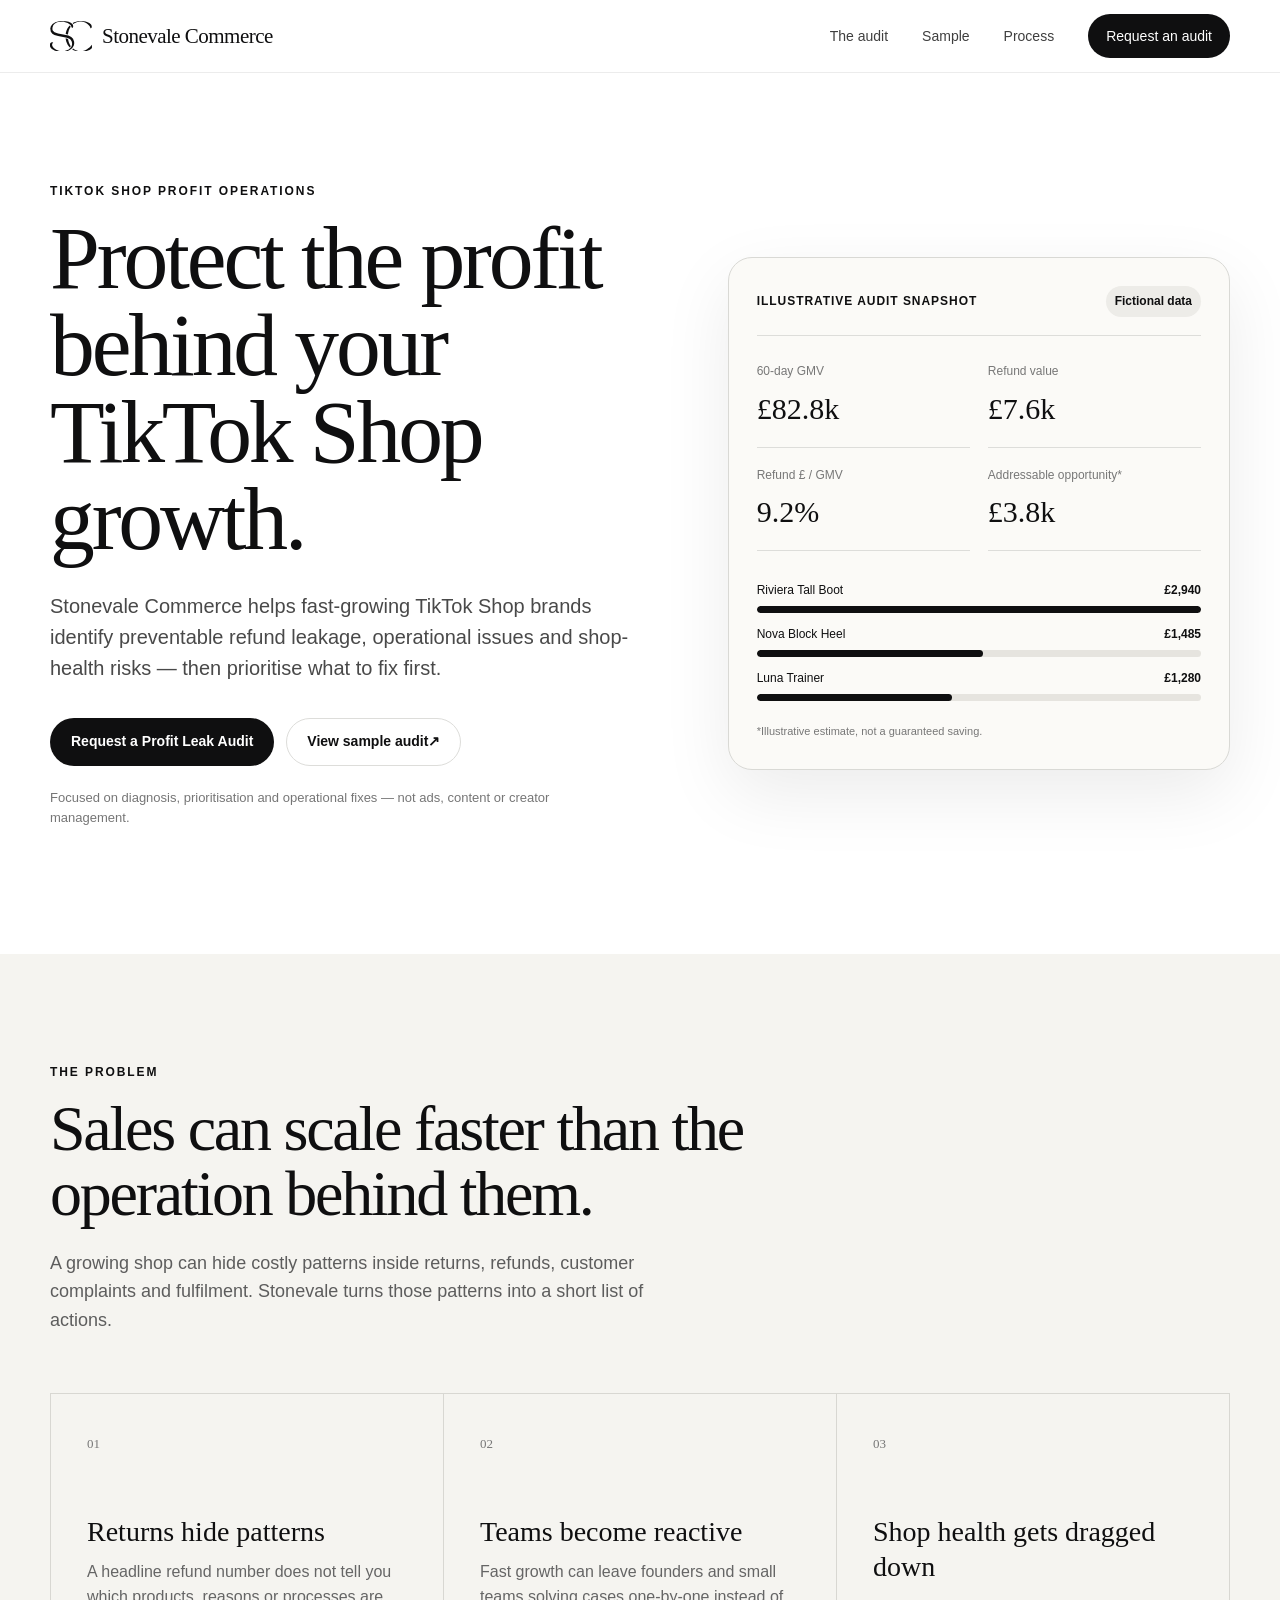
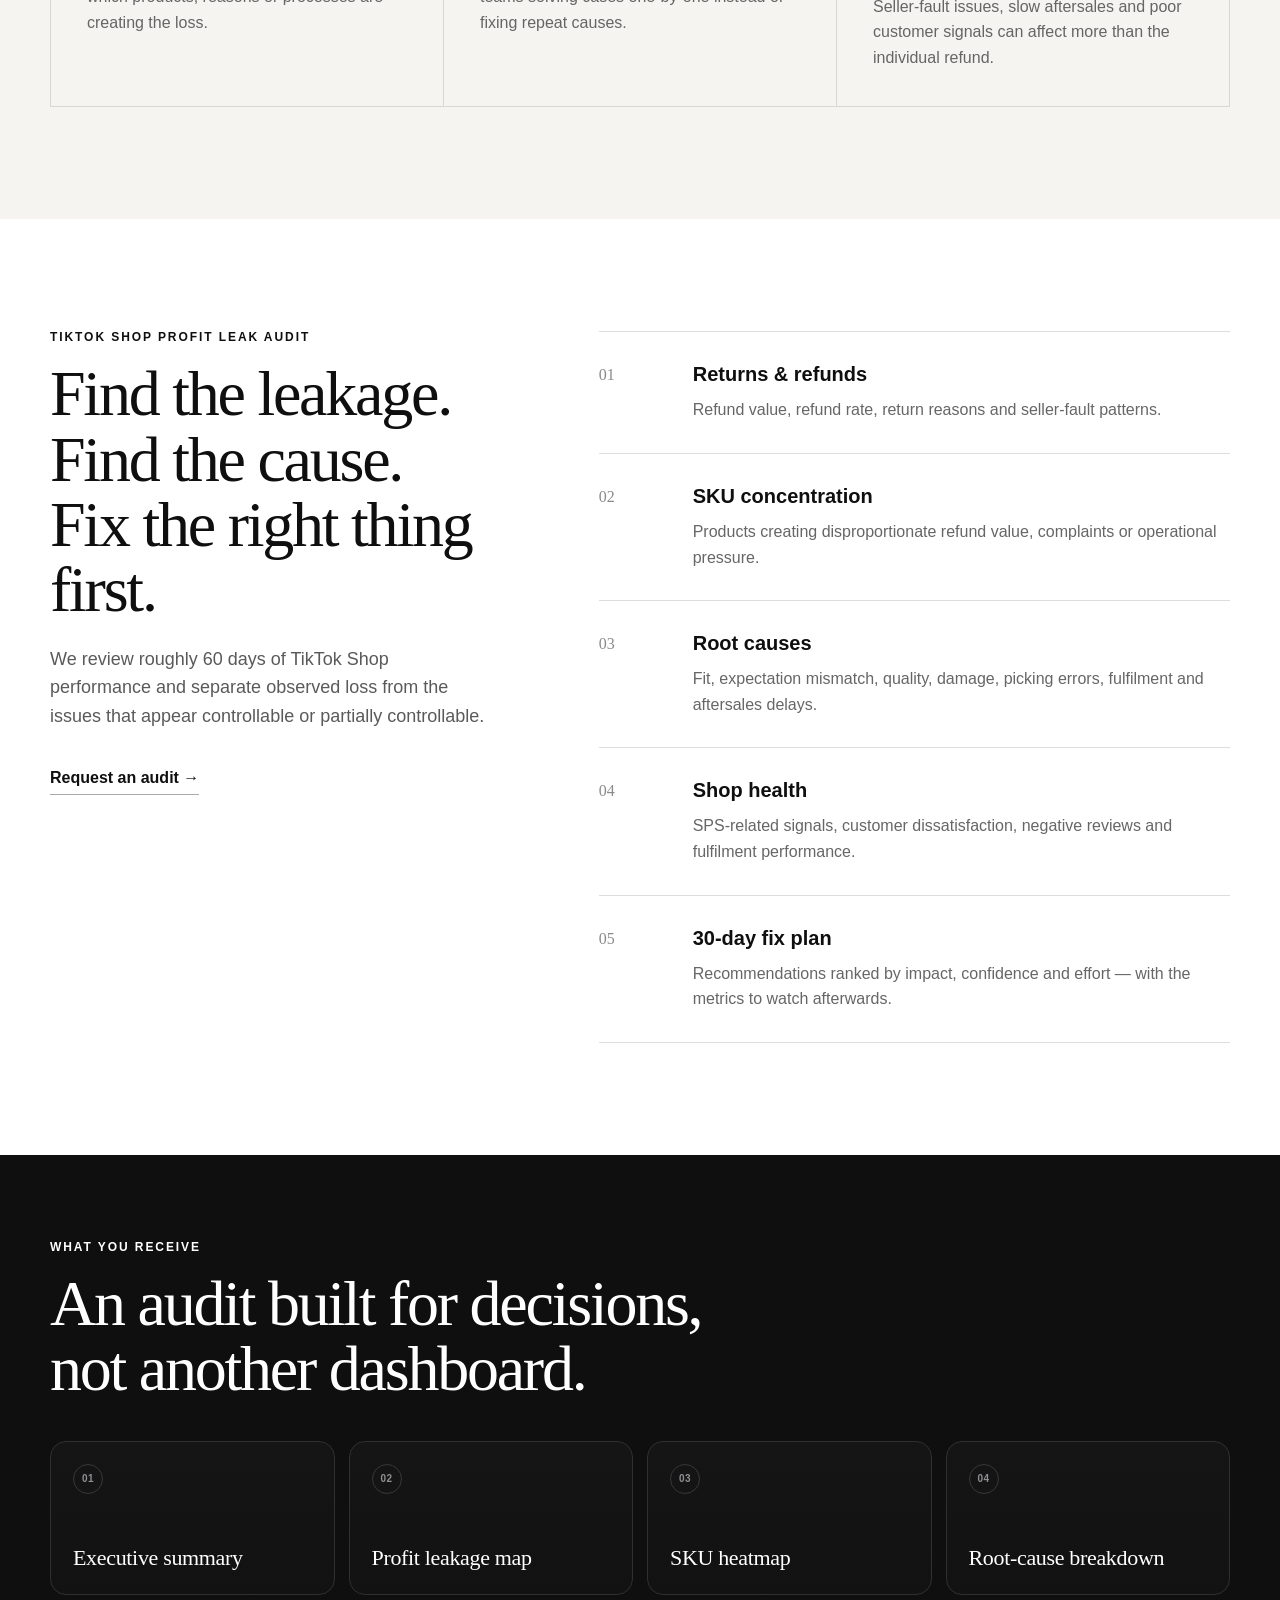
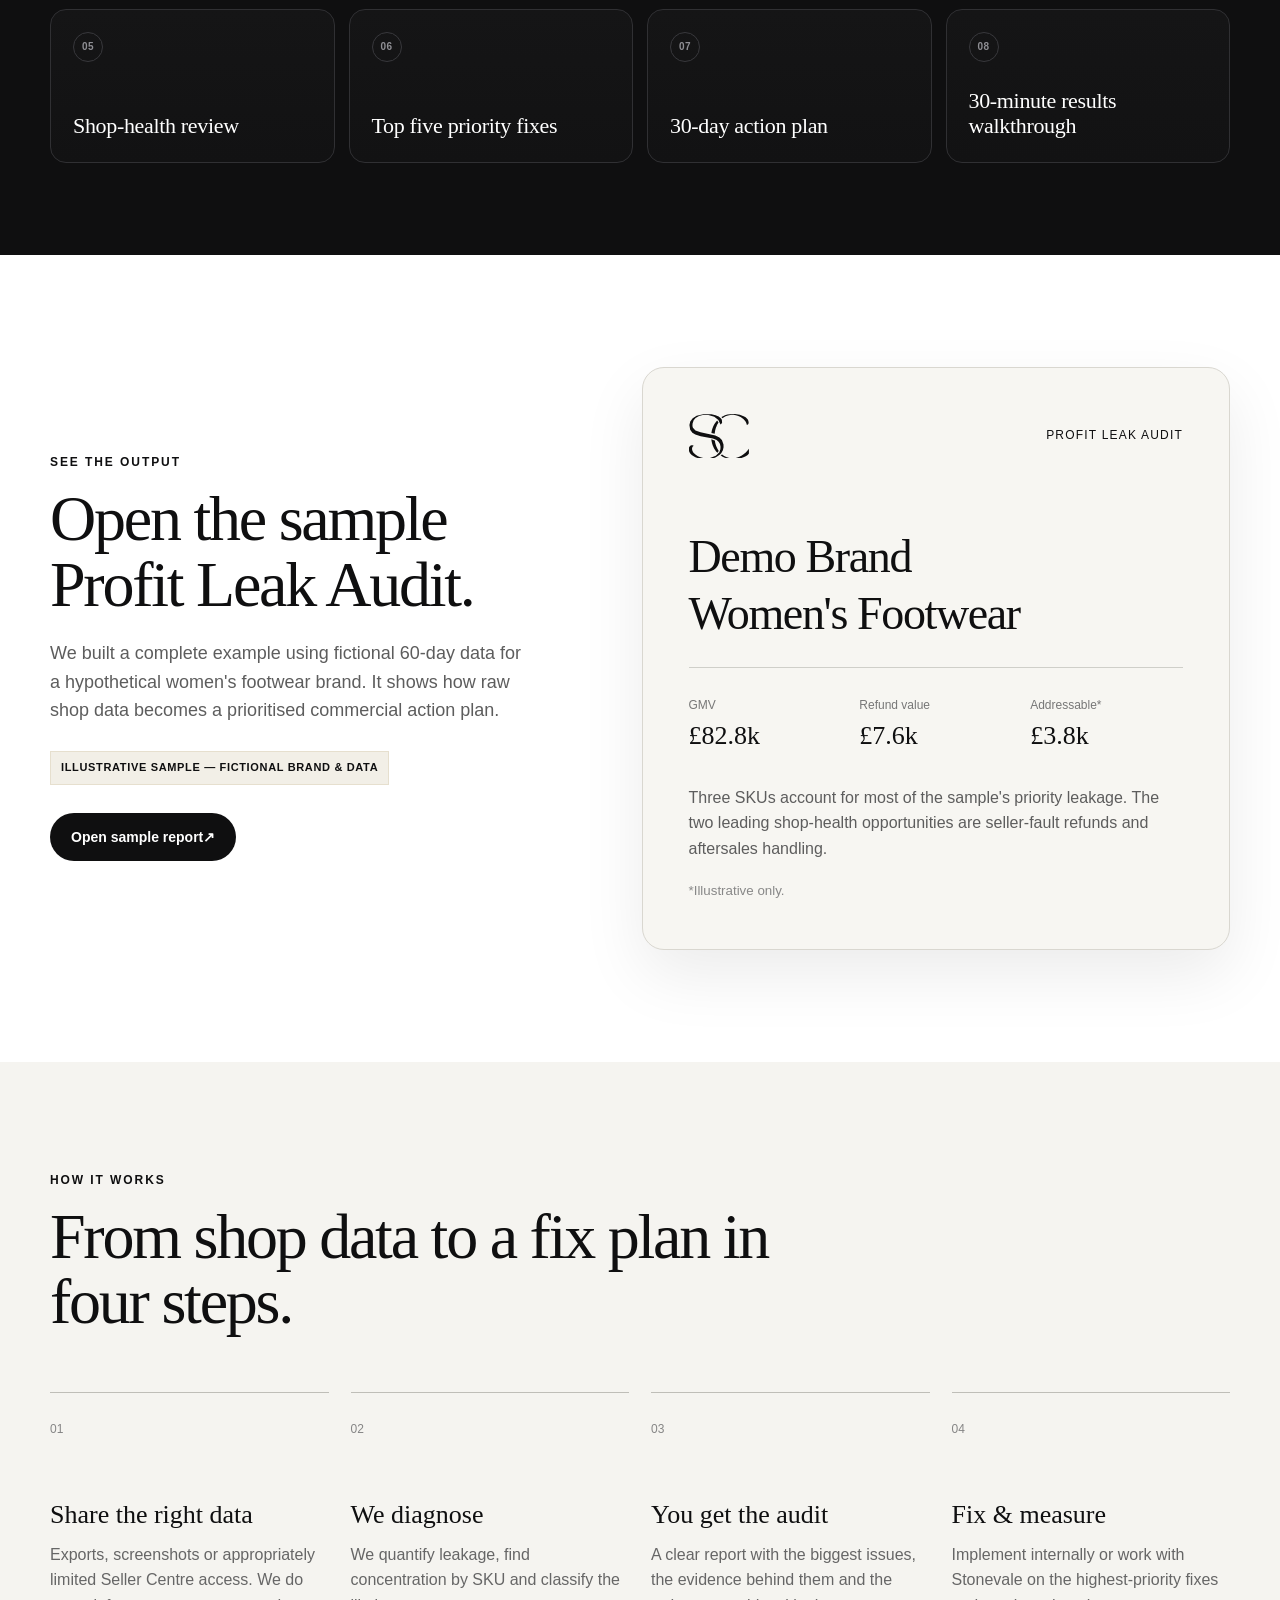
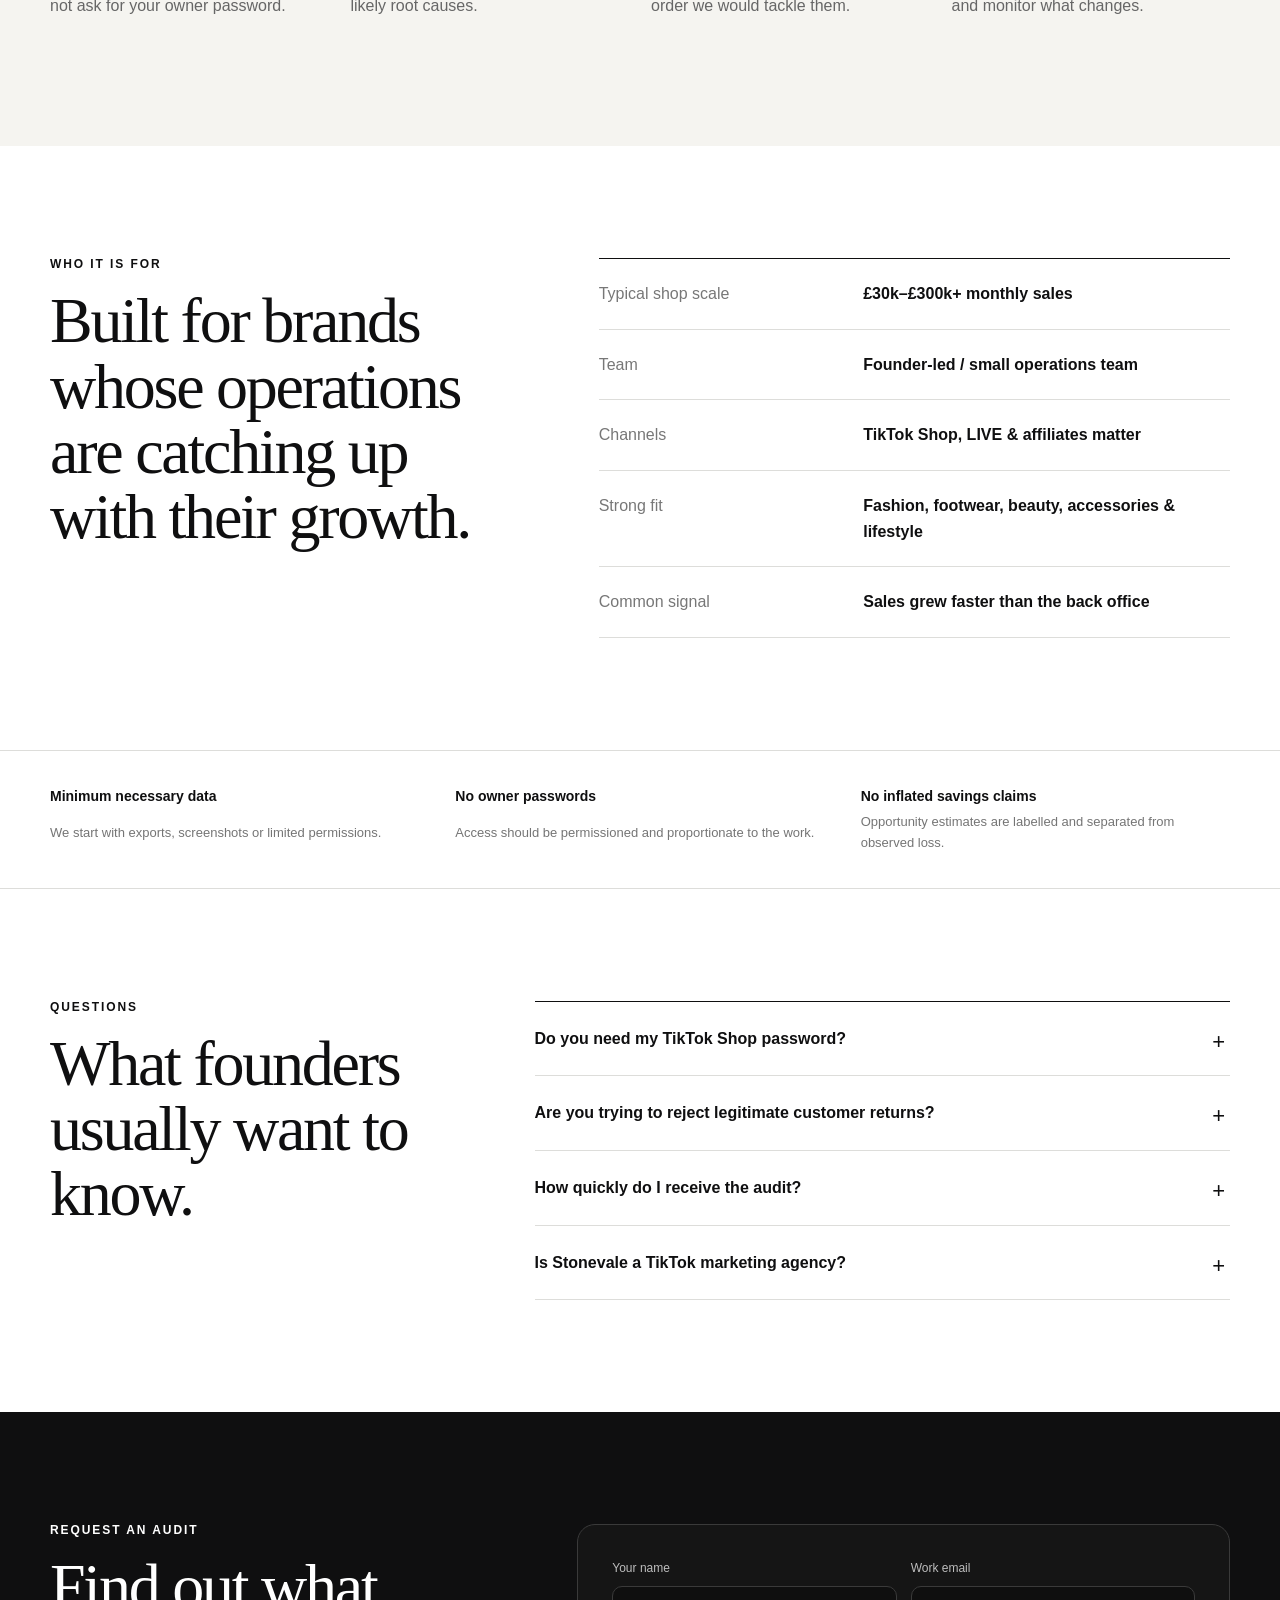
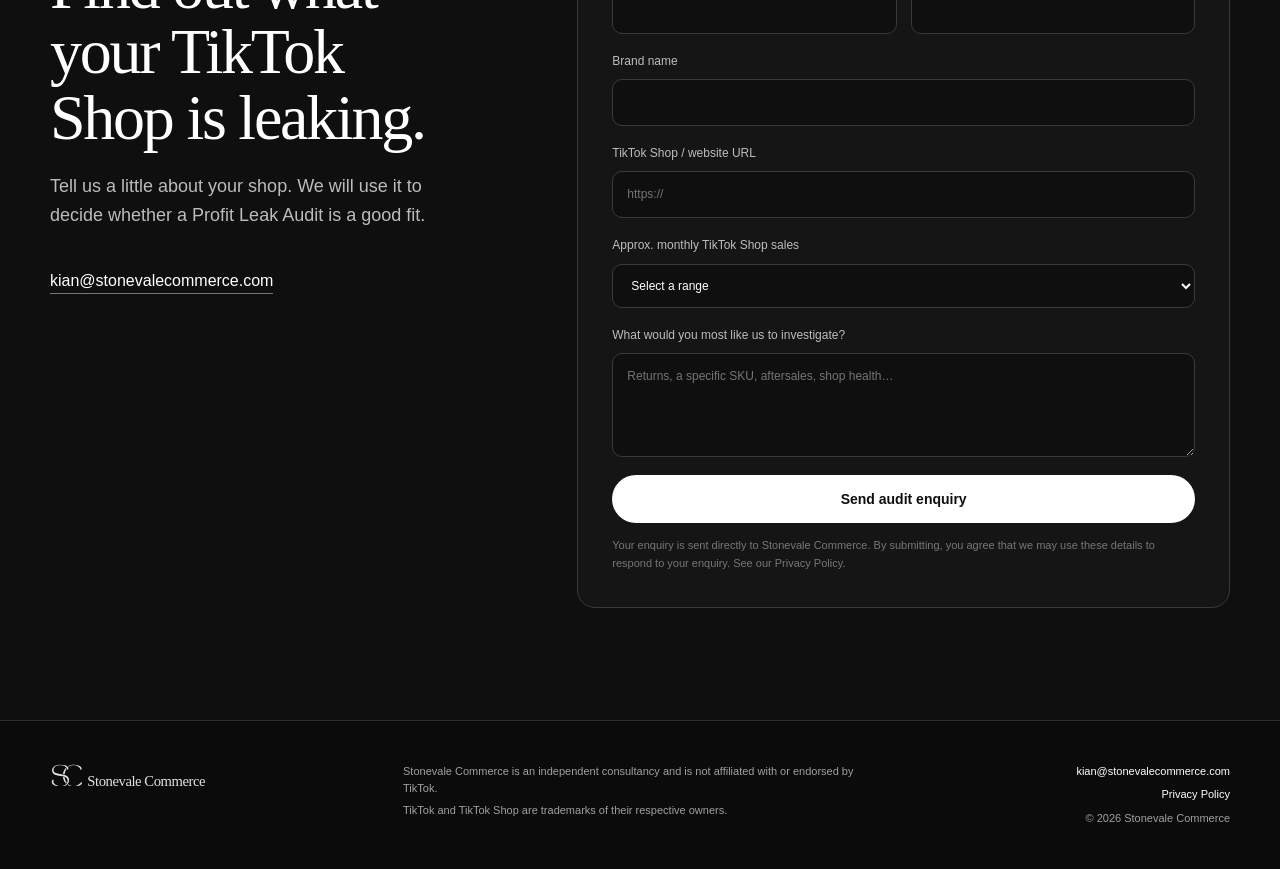
==== index.html @ 875dcba7 "Link Stonevale privacy policy" ====
<!DOCTYPE html>
<html lang="en">
<head>
  <meta charset="UTF-8" />
  <meta name="viewport" content="width=device-width, initial-scale=1.0" />
  <title>Stonevale Commerce | TikTok Shop Profit Leak Audits</title>
  <meta name="description" content="Stonevale Commerce helps fast-growing TikTok Shop brands identify preventable refund leakage, operational issues and shop-health risks — then prioritise what to fix first." />
  <meta name="theme-color" content="#0f0f0f" />
  <link rel="icon" type="image/svg+xml" href="assets/stonevale-mark.svg" />
  <meta property="og:title" content="Stonevale Commerce | TikTok Shop Profit Leak Audits" />
  <meta property="og:description" content="Protect the profit behind your TikTok Shop growth." />
  <meta property="og:type" content="website" />
  <meta property="og:url" content="https://stonevalecommerce.com/" />
  <link rel="stylesheet" href="styles.css" />
</head>
<body>
  <header class="site-header" id="top">
    <div class="container nav-wrap">
      <a class="brand header-brand" href="#top" aria-label="Stonevale Commerce home">
        <img class="header-mark" src="assets/stonevale-mark.svg" alt="" aria-hidden="true" />
        <span>Stonevale Commerce</span>
      </a>
      <nav class="desktop-nav" aria-label="Primary navigation">
        <a href="#audit">The audit</a>
        <a href="#sample">Sample</a>
        <a href="#process">Process</a>
        <a href="#contact" class="nav-cta">Request an audit</a>
      </nav>
      <button class="menu-toggle" aria-expanded="false" aria-controls="mobile-nav" aria-label="Open menu">
        <span></span><span></span>
      </button>
    </div>
    <nav id="mobile-nav" class="mobile-nav" aria-label="Mobile navigation">
      <a href="#audit">The audit</a>
      <a href="#sample">Sample</a>
      <a href="#process">Process</a>
      <a href="#contact">Request an audit</a>
    </nav>
  </header>

  <main>
    <section class="hero section-pad">
      <div class="container hero-grid">
        <div class="hero-copy reveal">
          <p class="eyebrow">TikTok Shop profit operations</p>
          <h1>Protect the profit behind your TikTok Shop growth.</h1>
          <p class="hero-lede">Stonevale Commerce helps fast-growing TikTok Shop brands identify preventable refund leakage, operational issues and shop-health risks — then prioritise what to fix first.</p>
          <div class="hero-actions">
            <a class="button button-dark" href="#contact">Request a Profit Leak Audit</a>
            <a class="button button-text" href="sample-audit.html" target="_blank" rel="noopener">View sample audit <span aria-hidden="true">↗</span></a>
          </div>
          <p class="microcopy">Focused on diagnosis, prioritisation and operational fixes — not ads, content or creator management.</p>
        </div>

        <aside class="snapshot-card reveal" aria-label="Illustrative audit snapshot">
          <div class="snapshot-top">
            <span>Illustrative audit snapshot</span>
            <span class="sample-pill">Fictional data</span>
          </div>
          <div class="metric-grid">
            <div><span>60-day GMV</span><strong>£82.8k</strong></div>
            <div><span>Refund value</span><strong>£7.6k</strong></div>
            <div><span>Refund £ / GMV</span><strong>9.2%</strong></div>
            <div><span>Addressable opportunity*</span><strong>£3.8k</strong></div>
          </div>
          <div class="mini-chart" aria-label="Refund value by sample SKU">
            <div class="chart-label"><span>Riviera Tall Boot</span><strong>£2,940</strong></div><div class="bar"><i style="width:100%"></i></div>
            <div class="chart-label"><span>Nova Block Heel</span><strong>£1,485</strong></div><div class="bar"><i style="width:51%"></i></div>
            <div class="chart-label"><span>Luna Trainer</span><strong>£1,280</strong></div><div class="bar"><i style="width:44%"></i></div>
          </div>
          <p class="snapshot-note">*Illustrative estimate, not a guaranteed saving.</p>
        </aside>
      </div>
    </section>

    <section class="problem section-pad soft-section">
      <div class="container">
        <div class="section-heading reveal">
          <p class="eyebrow">The problem</p>
          <h2>Sales can scale faster than the operation behind them.</h2>
          <p>A growing shop can hide costly patterns inside returns, refunds, customer complaints and fulfilment. Stonevale turns those patterns into a short list of actions.</p>
        </div>
        <div class="problem-grid">
          <article class="problem-card reveal"><span class="index">01</span><h3>Returns hide patterns</h3><p>A headline refund number does not tell you which products, reasons or processes are creating the loss.</p></article>
          <article class="problem-card reveal"><span class="index">02</span><h3>Teams become reactive</h3><p>Fast growth can leave founders and small teams solving cases one-by-one instead of fixing repeat causes.</p></article>
          <article class="problem-card reveal"><span class="index">03</span><h3>Shop health gets dragged down</h3><p>Seller-fault issues, slow aftersales and poor customer signals can affect more than the individual refund.</p></article>
        </div>
      </div>
    </section>

    <section class="audit section-pad" id="audit">
      <div class="container two-col">
        <div class="sticky-copy reveal">
          <p class="eyebrow">TikTok Shop Profit Leak Audit</p>
          <h2>Find the leakage. Find the cause. Fix the right thing first.</h2>
          <p>We review roughly 60 days of TikTok Shop performance and separate observed loss from the issues that appear controllable or partially controllable.</p>
          <a class="text-link" href="#contact">Request an audit <span aria-hidden="true">→</span></a>
        </div>
        <div class="audit-list">
          <article class="audit-item reveal"><span>01</span><div><h3>Returns & refunds</h3><p>Refund value, refund rate, return reasons and seller-fault patterns.</p></div></article>
          <article class="audit-item reveal"><span>02</span><div><h3>SKU concentration</h3><p>Products creating disproportionate refund value, complaints or operational pressure.</p></div></article>
          <article class="audit-item reveal"><span>03</span><div><h3>Root causes</h3><p>Fit, expectation mismatch, quality, damage, picking errors, fulfilment and aftersales delays.</p></div></article>
          <article class="audit-item reveal"><span>04</span><div><h3>Shop health</h3><p>SPS-related signals, customer dissatisfaction, negative reviews and fulfilment performance.</p></div></article>
          <article class="audit-item reveal"><span>05</span><div><h3>30-day fix plan</h3><p>Recommendations ranked by impact, confidence and effort — with the metrics to watch afterwards.</p></div></article>
        </div>
      </div>
    </section>

    <section class="deliverables section-pad dark-section">
      <div class="container">
        <div class="section-heading light reveal">
          <p class="eyebrow">What you receive</p>
          <h2>An audit built for decisions, not another dashboard.</h2>
        </div>
        <div class="deliverables-grid">
          <div class="deliverable reveal"><strong>01</strong><span>Executive summary</span></div>
          <div class="deliverable reveal"><strong>02</strong><span>Profit leakage map</span></div>
          <div class="deliverable reveal"><strong>03</strong><span>SKU heatmap</span></div>
          <div class="deliverable reveal"><strong>04</strong><span>Root-cause breakdown</span></div>
          <div class="deliverable reveal"><strong>05</strong><span>Shop-health review</span></div>
          <div class="deliverable reveal"><strong>06</strong><span>Top five priority fixes</span></div>
          <div class="deliverable reveal"><strong>07</strong><span>30-day action plan</span></div>
          <div class="deliverable reveal"><strong>08</strong><span>30-minute results walkthrough</span></div>
        </div>
      </div>
    </section>

    <section class="sample section-pad" id="sample">
      <div class="container sample-grid">
        <div class="sample-copy reveal">
          <p class="eyebrow">See the output</p>
          <h2>Open the sample Profit Leak Audit.</h2>
          <p>We built a complete example using fictional 60-day data for a hypothetical women's footwear brand. It shows how raw shop data becomes a prioritised commercial action plan.</p>
          <div class="sample-disclaimer">ILLUSTRATIVE SAMPLE — FICTIONAL BRAND & DATA</div>
          <a class="button button-dark" href="sample-audit.html" target="_blank" rel="noopener">Open sample report <span aria-hidden="true">↗</span></a>
        </div>
        <div class="report-preview reveal">
          <div class="preview-head">
            <img src="assets/stonevale-mark.svg" alt="Stonevale Commerce monogram" />
            <span>Profit Leak Audit</span>
          </div>
          <h3>Demo Brand<br />Women's Footwear</h3>
          <div class="preview-rule"></div>
          <div class="preview-stats">
            <div><span>GMV</span><strong>£82.8k</strong></div>
            <div><span>Refund value</span><strong>£7.6k</strong></div>
            <div><span>Addressable*</span><strong>£3.8k</strong></div>
          </div>
          <p>Three SKUs account for most of the sample's priority leakage. The two leading shop-health opportunities are seller-fault refunds and aftersales handling.</p>
          <small>*Illustrative only.</small>
        </div>
      </div>
    </section>

    <section class="process section-pad soft-section" id="process">
      <div class="container">
        <div class="section-heading reveal">
          <p class="eyebrow">How it works</p>
          <h2>From shop data to a fix plan in four steps.</h2>
        </div>
        <div class="process-track">
          <article class="process-step reveal"><span>01</span><h3>Share the right data</h3><p>Exports, screenshots or appropriately limited Seller Centre access. We do not ask for your owner password.</p></article>
          <article class="process-step reveal"><span>02</span><h3>We diagnose</h3><p>We quantify leakage, find concentration by SKU and classify the likely root causes.</p></article>
          <article class="process-step reveal"><span>03</span><h3>You get the audit</h3><p>A clear report with the biggest issues, the evidence behind them and the order we would tackle them.</p></article>
          <article class="process-step reveal"><span>04</span><h3>Fix & measure</h3><p>Implement internally or work with Stonevale on the highest-priority fixes and monitor what changes.</p></article>
        </div>
      </div>
    </section>

    <section class="fit section-pad">
      <div class="container fit-grid">
        <div class="section-heading reveal">
          <p class="eyebrow">Who it is for</p>
          <h2>Built for brands whose operations are catching up with their growth.</h2>
        </div>
        <div class="fit-card reveal">
          <div class="fit-row"><span>Typical shop scale</span><strong>£30k–£300k+ monthly sales</strong></div>
          <div class="fit-row"><span>Team</span><strong>Founder-led / small operations team</strong></div>
          <div class="fit-row"><span>Channels</span><strong>TikTok Shop, LIVE & affiliates matter</strong></div>
          <div class="fit-row"><span>Strong fit</span><strong>Fashion, footwear, beauty, accessories & lifestyle</strong></div>
          <div class="fit-row"><span>Common signal</span><strong>Sales grew faster than the back office</strong></div>
        </div>
      </div>
    </section>

    <section class="trust-strip">
      <div class="container trust-grid">
        <div><strong>Minimum necessary data</strong><span>We start with exports, screenshots or limited permissions.</span></div>
        <div><strong>No owner passwords</strong><span>Access should be permissioned and proportionate to the work.</span></div>
        <div><strong>No inflated savings claims</strong><span>Opportunity estimates are labelled and separated from observed loss.</span></div>
      </div>
    </section>

    <section class="faq section-pad">
      <div class="container faq-grid">
        <div class="section-heading reveal">
          <p class="eyebrow">Questions</p>
          <h2>What founders usually want to know.</h2>
        </div>
        <div class="faq-list">
          <details class="reveal"><summary>Do you need my TikTok Shop password?</summary><p>No. We prefer exports, screenshots or appropriately limited Seller Centre permissions. You should never hand over your owner password.</p></details>
          <details class="reveal"><summary>Are you trying to reject legitimate customer returns?</summary><p>No. The goal is not to obstruct valid returns. We identify patterns behind avoidable seller-fault issues and operational causes while separating those from normal customer behaviour.</p></details>
          <details class="reveal"><summary>How quickly do I receive the audit?</summary><p>Our target is five business days from receiving the complete data required for the review.</p></details>
          <details class="reveal"><summary>Is Stonevale a TikTok marketing agency?</summary><p>No. Stonevale focuses on the operational side after sales start happening — refunds, returns, product issues, aftersales and shop-health signals.</p></details>
        </div>
      </div>
    </section>

    <section class="contact section-pad dark-section" id="contact">
      <div class="container contact-grid">
        <div class="contact-copy reveal">
          <p class="eyebrow">Request an audit</p>
          <h2>Find out what your TikTok Shop is leaking.</h2>
          <p>Tell us a little about your shop. We will use it to decide whether a Profit Leak Audit is a good fit.</p>
          <a class="direct-email" href="mailto:kian@stonevalecommerce.com">kian@stonevalecommerce.com</a>
        </div>
        <form data-form-provider="formspree" id="audit-form" class="audit-form reveal" action="https://formspree.io/f/xkjooryr" method="POST">
          <input type="hidden" name="_subject" value="New Stonevale Profit Leak Audit enquiry" />
          <div class="form-row two">
            <label>Your name<input name="name" type="text" autocomplete="name" required /></label>
            <label>Work email<input name="email" type="email" autocomplete="email" required /></label>
          </div>
          <label>Brand name<input name="brand" type="text" required /></label>
          <label>TikTok Shop / website URL<input name="url" type="url" placeholder="https://" /></label>
          <label>Approx. monthly TikTok Shop sales
            <select name="sales" required>
              <option value="" selected disabled>Select a range</option>
              <option>Under £30k</option>
              <option>£30k–£75k</option>
              <option>£75k–£150k</option>
              <option>£150k–£300k</option>
              <option>£300k+</option>
              <option>Prefer not to say</option>
            </select>
          </label>
          <label>What would you most like us to investigate?<textarea name="concern" rows="4" placeholder="Returns, a specific SKU, aftersales, shop health…"></textarea></label>
          <button class="button button-light" type="submit">Send audit enquiry</button>
          <p id="form-status" class="form-note" role="status" aria-live="polite">Your enquiry is sent directly to Stonevale Commerce. By submitting, you agree that we may use these details to respond to your enquiry. See our <a href="/privacy.html">Privacy Policy</a>.</p>
        </form>
      </div>
    </section>
  </main>

  <footer class="site-footer">
    <div class="container footer-grid">
      <a class="brand footer-brand" href="#top"><img src="assets/stonevale-logo.svg" alt="Stonevale Commerce" /></a>
      <div class="footer-copy">
        <p>Stonevale Commerce is an independent consultancy and is not affiliated with or endorsed by TikTok.</p>
        <p>TikTok and TikTok Shop are trademarks of their respective owners.</p>
      </div>
      <div class="footer-right">
        <a href="mailto:kian@stonevalecommerce.com">kian@stonevalecommerce.com</a>
        <a href="/privacy.html">Privacy Policy</a>
        <span>© <span id="year"></span> Stonevale Commerce</span>
      </div>
    </div>
  </footer>

  <script src="script.js?v=20261006-2"></script>
</body>
</html>
---- styles.css ----
:root {
  --ink: #0f0f10;
  --muted: #646464;
  --paper: #ffffff;
  --soft: #f5f4f0;
  --line: #ddddda;
  --dark-soft: #191919;
  --max: 1180px;
}

* { box-sizing: border-box; }
html { scroll-behavior: smooth; }
body {
  margin: 0;
  background: var(--paper);
  color: var(--ink);
  font-family: Inter, ui-sans-serif, -apple-system, BlinkMacSystemFont, "Segoe UI", sans-serif;
  font-size: 16px;
  line-height: 1.6;
  -webkit-font-smoothing: antialiased;
}

img { display: block; max-width: 100%; }
a { color: inherit; text-decoration: none; }
button, input, select, textarea { font: inherit; }

.container { width: min(var(--max), calc(100% - 48px)); margin: 0 auto; }
.section-pad { padding: 112px 0; }
.soft-section { background: var(--soft); }
.dark-section { background: var(--ink); color: #fff; }

.site-header {
  position: sticky;
  top: 0;
  z-index: 50;
  background: rgba(255,255,255,.94);
  border-bottom: 1px solid rgba(15,15,16,.08);
  backdrop-filter: blur(16px);
}
.nav-wrap { height: 72px; display: flex; align-items: center; justify-content: space-between; gap: 24px; }
.header-brand {
  display: inline-flex;
  align-items: center;
  gap: 10px;
  min-width: 0;
  line-height: 1;
}
.header-brand .header-mark {
  width: 42px;
  height: 31px;
  object-fit: contain;
  flex: 0 0 auto;
}
.header-brand span {
  font-family: Georgia, "Times New Roman", serif;
  font-size: 21px;
  letter-spacing: -.025em;
  white-space: nowrap;
}
.footer-brand img { width: 160px; height: auto; }
.desktop-nav { display: flex; align-items: center; gap: 34px; font-size: 14px; }
.desktop-nav a:not(.nav-cta) { color: #3f3f3f; }
.desktop-nav a:hover { color: #000; }
.nav-cta { background: var(--ink); color: #fff; padding: 11px 18px; border-radius: 999px; }
.menu-toggle, .mobile-nav { display: none; }

.eyebrow {
  margin: 0 0 18px;
  font-size: 12px;
  line-height: 1;
  letter-spacing: .16em;
  text-transform: uppercase;
  font-weight: 750;
}
.hero-grid { display: grid; grid-template-columns: 1.08fr .92fr; gap: 88px; align-items: center; }
h1,h2,h3,p { margin-top: 0; }
h1,h2 { font-family: Georgia, "Times New Roman", serif; font-weight: 400; letter-spacing: -.035em; }
h1 { font-size: clamp(54px, 7vw, 92px); line-height: .97; max-width: 820px; margin-bottom: 28px; }
h2 { font-size: clamp(40px, 5vw, 64px); line-height: 1.02; margin-bottom: 22px; }
h3 { font-size: 20px; line-height: 1.25; margin-bottom: 10px; }
.hero-lede { max-width: 690px; font-size: 20px; color: #494949; line-height: 1.55; }
.hero-actions { display: flex; align-items: center; gap: 12px; margin-top: 34px; flex-wrap: wrap; }
.button { display: inline-flex; align-items: center; justify-content: center; min-height: 48px; padding: 0 20px; border: 1px solid transparent; border-radius: 999px; font-weight: 700; font-size: 14px; cursor: pointer; transition: .2s ease; }
.button-dark { background: var(--ink); color: #fff; }
.button-dark:hover { transform: translateY(-1px); background: #292929; }
.button-light { background: #fff; color: var(--ink); width: 100%; }
.button-light:hover { background: #ecece8; }
.button-text { border-color: var(--line); background: #fff; }
.button-text:hover { background: var(--soft); }
.microcopy { margin-top: 22px; max-width: 560px; font-size: 13px; color: #767676; }

.snapshot-card { border: 1px solid #d9d9d5; background: #fbfaf7; padding: 28px; border-radius: 24px; box-shadow: 0 24px 70px rgba(0,0,0,.08); }
.snapshot-top { display: flex; justify-content: space-between; gap: 15px; align-items: center; font-size: 12px; font-weight: 700; text-transform: uppercase; letter-spacing: .08em; border-bottom: 1px solid var(--line); padding-bottom: 18px; }
.sample-pill { font-weight: 600; text-transform: none; letter-spacing: 0; background: #edece8; padding: 6px 9px; border-radius: 999px; }
.metric-grid { display: grid; grid-template-columns: 1fr 1fr; gap: 18px; margin: 26px 0 30px; }
.metric-grid div { border-bottom: 1px solid var(--line); padding-bottom: 14px; }
.metric-grid span, .preview-stats span { display: block; color: #777; font-size: 12px; }
.metric-grid strong { display: block; font-family: Georgia,serif; font-size: 30px; font-weight: 400; margin-top: 3px; }
.chart-label { display: flex; justify-content: space-between; gap: 14px; font-size: 12px; margin-top: 12px; }
.chart-label strong { font-weight: 700; }
.bar { height: 7px; border-radius: 999px; background: #e6e4df; overflow: hidden; margin-top: 6px; }
.bar i { display:block; height: 100%; background: var(--ink); border-radius: inherit; }
.snapshot-note { margin: 22px 0 0; font-size: 11px; color: #777; }

.section-heading { max-width: 760px; margin-bottom: 58px; }
.section-heading > p:not(.eyebrow) { color: #5d5d5d; font-size: 18px; max-width: 660px; }
.section-heading.light > p:not(.eyebrow) { color: #bdbdbd; }
.problem-grid { display: grid; grid-template-columns: repeat(3,1fr); gap: 1px; background: #d8d7d2; border: 1px solid #d8d7d2; }
.problem-card { background: var(--soft); padding: 36px; min-height: 250px; }
.index { font-family: Georgia,serif; font-size: 13px; color: #777; }
.problem-card h3 { margin-top: 58px; font-family: Georgia,serif; font-size: 28px; font-weight: 400; }
.problem-card p { color: #656565; margin-bottom: 0; }

.two-col { display: grid; grid-template-columns: .82fr 1.18fr; gap: 110px; align-items: start; }
.sticky-copy { position: sticky; top: 128px; }
.sticky-copy > p:not(.eyebrow) { color: #5a5a5a; font-size: 18px; }
.text-link { display: inline-block; margin-top: 16px; border-bottom: 1px solid #aaa; padding-bottom: 3px; font-weight: 700; }
.audit-list { border-top: 1px solid var(--line); }
.audit-item { display: grid; grid-template-columns: 70px 1fr; gap: 24px; padding: 30px 0; border-bottom: 1px solid var(--line); }
.audit-item > span { color: #8a8a8a; font-family: Georgia,serif; }
.audit-item p { color: #666; margin-bottom: 0; }

.deliverables { padding: 86px 0 92px; }
.deliverables .section-heading { max-width: 720px; margin-bottom: 40px; }
.deliverables .section-heading h2 { margin-bottom: 0; }
.deliverables-grid {
  display:grid;
  grid-template-columns: repeat(4,1fr);
  gap: 14px;
}
.deliverable {
  min-height: 154px;
  padding: 22px 22px 24px;
  border: 1px solid #303033;
  border-radius: 16px;
  background: linear-gradient(180deg, #151516 0%, #121213 100%);
  display:flex;
  flex-direction:column;
  justify-content:space-between;
  transition: transform .2s ease, border-color .2s ease, background .2s ease;
}
.deliverable:hover {
  transform: translateY(-3px);
  border-color: #56565b;
  background: #171719;
}
.deliverable strong {
  width: 30px;
  height: 30px;
  border: 1px solid #38383c;
  border-radius: 999px;
  display: inline-flex;
  align-items: center;
  justify-content: center;
  color:#8f8f94;
  font-size:10px;
  letter-spacing: .04em;
  font-weight: 700;
}
.deliverable span {
  max-width: 210px;
  font-family:Georgia,serif;
  font-size:22px;
  line-height:1.15;
  letter-spacing: -.015em;
}

.sample-grid { display:grid; grid-template-columns: .9fr 1.1fr; gap: 110px; align-items:center; }
.sample-copy > p:not(.eyebrow) { color:#5d5d5d; font-size:18px; }
.sample-disclaimer { display:inline-block; margin:8px 0 28px; padding:7px 10px; background:#f2efe7; border:1px solid #e6dfce; font-size:11px; font-weight:750; letter-spacing:.06em; }
.report-preview { background:#f7f6f2; border:1px solid #d9d7d0; border-radius:22px; padding:46px; box-shadow:0 25px 65px rgba(0,0,0,.08); }
.preview-head { display:flex; justify-content:space-between; align-items:center; font-size:12px; text-transform:uppercase; letter-spacing:.1em; }
.preview-head img { width:60px; }
.report-preview h3 { font-family:Georgia,serif; font-weight:400; font-size:46px; margin:70px 0 24px; letter-spacing:-.03em; }
.preview-rule { height:1px; background:#cfcfc9; }
.preview-stats { display:grid; grid-template-columns:repeat(3,1fr); gap:18px; margin:28px 0; }
.preview-stats strong { display:block; font-family:Georgia,serif; font-size:26px; font-weight:400; }
.report-preview p { color:#5d5d5d; }
.report-preview small { color:#888; }

.process-track { display:grid; grid-template-columns:repeat(4,1fr); gap:22px; }
.process-step { border-top:1px solid #bfbeb8; padding-top:22px; }
.process-step > span { color:#858585; font-size:12px; }
.process-step h3 { font-family:Georgia,serif; font-size:26px; font-weight:400; margin-top:58px; }
.process-step p { color:#666; }

.fit-grid { display:grid; grid-template-columns:.82fr 1.18fr; gap:110px; align-items:start; }
.fit-grid .section-heading { margin-bottom:0; }
.fit-card { border-top:1px solid var(--ink); }
.fit-row { display:grid; grid-template-columns:.8fr 1.2fr; gap:20px; padding:22px 0; border-bottom:1px solid var(--line); }
.fit-row span { color:#777; }
.fit-row strong { font-weight:650; }

.trust-strip { border-top:1px solid var(--line); border-bottom:1px solid var(--line); padding:34px 0; }
.trust-grid { display:grid; grid-template-columns:repeat(3,1fr); gap:36px; }
.trust-grid div { display:grid; gap:5px; }
.trust-grid strong { font-size:14px; }
.trust-grid span { font-size:13px; color:#757575; }

.faq-grid { display:grid; grid-template-columns:.7fr 1.3fr; gap:110px; }
.faq-grid .section-heading { margin-bottom:0; }
.faq-list { border-top:1px solid var(--ink); }
details { border-bottom:1px solid var(--line); }
summary { list-style:none; cursor:pointer; padding:24px 38px 24px 0; font-weight:700; position:relative; }
summary::-webkit-details-marker { display:none; }
summary::after { content:"+"; position:absolute; right:5px; top:22px; font-size:22px; font-weight:300; }
details[open] summary::after { content:"–"; }
details p { color:#666; padding:0 45px 26px 0; margin:0; }

.contact-grid { display:grid; grid-template-columns:.78fr 1.22fr; gap:110px; align-items:start; }
.contact-copy > p:not(.eyebrow) { color:#bcbcbc; font-size:18px; }
.direct-email { display:inline-block; margin-top:20px; color:#fff; border-bottom:1px solid #777; }
.audit-form { border:1px solid #3a3a3a; padding:34px; border-radius:18px; background:#151515; }
.audit-form label { display:grid; gap:8px; color:#bdbdbd; font-size:12px; margin-bottom:18px; }
.form-row.two { display:grid; grid-template-columns:1fr 1fr; gap:14px; }
.audit-form input,.audit-form select,.audit-form textarea { width:100%; background:#0f0f0f; color:#fff; border:1px solid #3a3a3a; border-radius:10px; padding:13px 14px; outline:none; }
.audit-form input:focus,.audit-form select:focus,.audit-form textarea:focus { border-color:#9c9c9c; }
.audit-form textarea { resize:vertical; }
.form-note { font-size:11px; color:#777; margin:14px 0 0; }

.site-footer { padding:42px 0; background:#0b0b0b; color:#a0a0a0; border-top:1px solid #2c2c2c; }
.footer-grid { display:grid; grid-template-columns:.65fr 1fr .65fr; gap:45px; align-items:start; }
.footer-brand img { width:160px; filter:invert(1); opacity:.94; }
.footer-copy p { font-size:11px; margin:0 0 4px; }
.footer-right { display:grid; gap:6px; text-align:right; font-size:11px; }
.footer-right a { color:#fff; }

.reveal { opacity:0; transform:translateY(14px); transition:opacity .55s ease, transform .55s ease; }
.reveal.in { opacity:1; transform:none; }

@media (max-width: 900px) {
  .section-pad { padding:82px 0; }
  .desktop-nav { display:none; }
  .menu-toggle { display:block; border:0; background:none; padding:8px; }
  .menu-toggle span { display:block; width:24px; height:1px; background:#111; margin:6px 0; }
  .mobile-nav { display:none; padding:0 24px 18px; border-top:1px solid #eee; background:#fff; }
  .mobile-nav.open { display:grid; }
  .mobile-nav a { padding:14px 0; border-bottom:1px solid #eee; }
  .hero-grid,.two-col,.sample-grid,.fit-grid,.faq-grid,.contact-grid { grid-template-columns:1fr; gap:60px; }
  .sticky-copy { position:static; }
  .problem-grid,.process-track,.deliverables-grid,.trust-grid { grid-template-columns:1fr 1fr; }
  .deliverables { padding: 72px 0 76px; }
  .deliverables .section-heading { margin-bottom: 34px; }
  .footer-grid { grid-template-columns:1fr; }
  .footer-right { text-align:left; }
}

@media (max-width: 620px) {
  .container { width:min(100% - 30px, var(--max)); }
  .nav-wrap { height:64px; }
  .header-brand { gap:8px; }
  .header-brand .header-mark { width:35px; height:26px; }
  .header-brand span { font-size:18px; }
  h1 { font-size:51px; }
  h2 { font-size:40px; }
  .hero-lede { font-size:17px; }
  .problem-grid,.process-track,.deliverables-grid,.trust-grid { grid-template-columns:1fr; }
  .deliverables { padding: 62px 0 66px; }
  .deliverables-grid { gap: 10px; }
  .deliverable { min-height: 128px; padding: 18px; }
  .deliverable span { font-size: 21px; }
  .metric-grid { grid-template-columns:1fr 1fr; }
  .form-row.two { grid-template-columns:1fr; }
  .audit-item { grid-template-columns:42px 1fr; }
  .preview-stats { grid-template-columns:1fr; }
  .report-preview { padding:28px; }
  .report-preview h3 { font-size:38px; margin-top:48px; }
  .fit-row { grid-template-columns:1fr; gap:6px; }
}

@media (prefers-reduced-motion: reduce) {
  * { scroll-behavior:auto !important; transition:none !important; }
  .reveal { opacity:1; transform:none; }
}
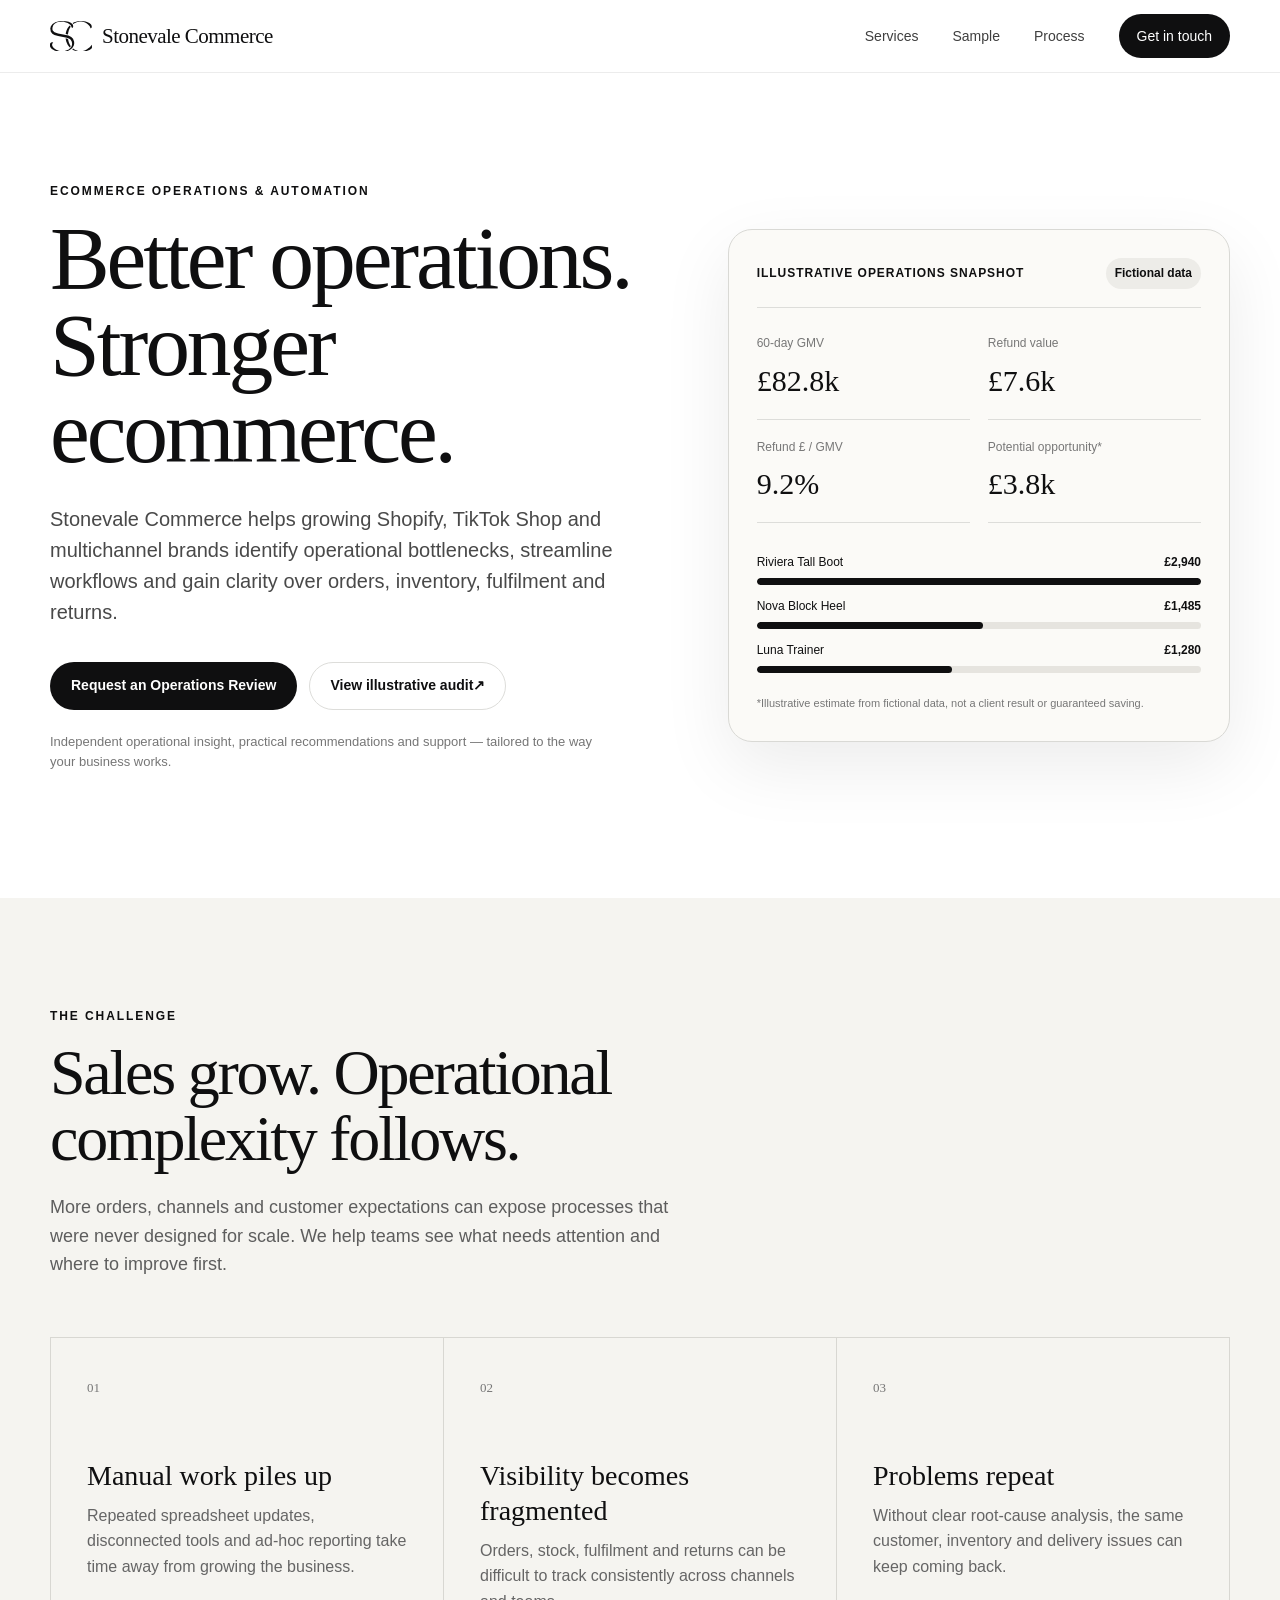
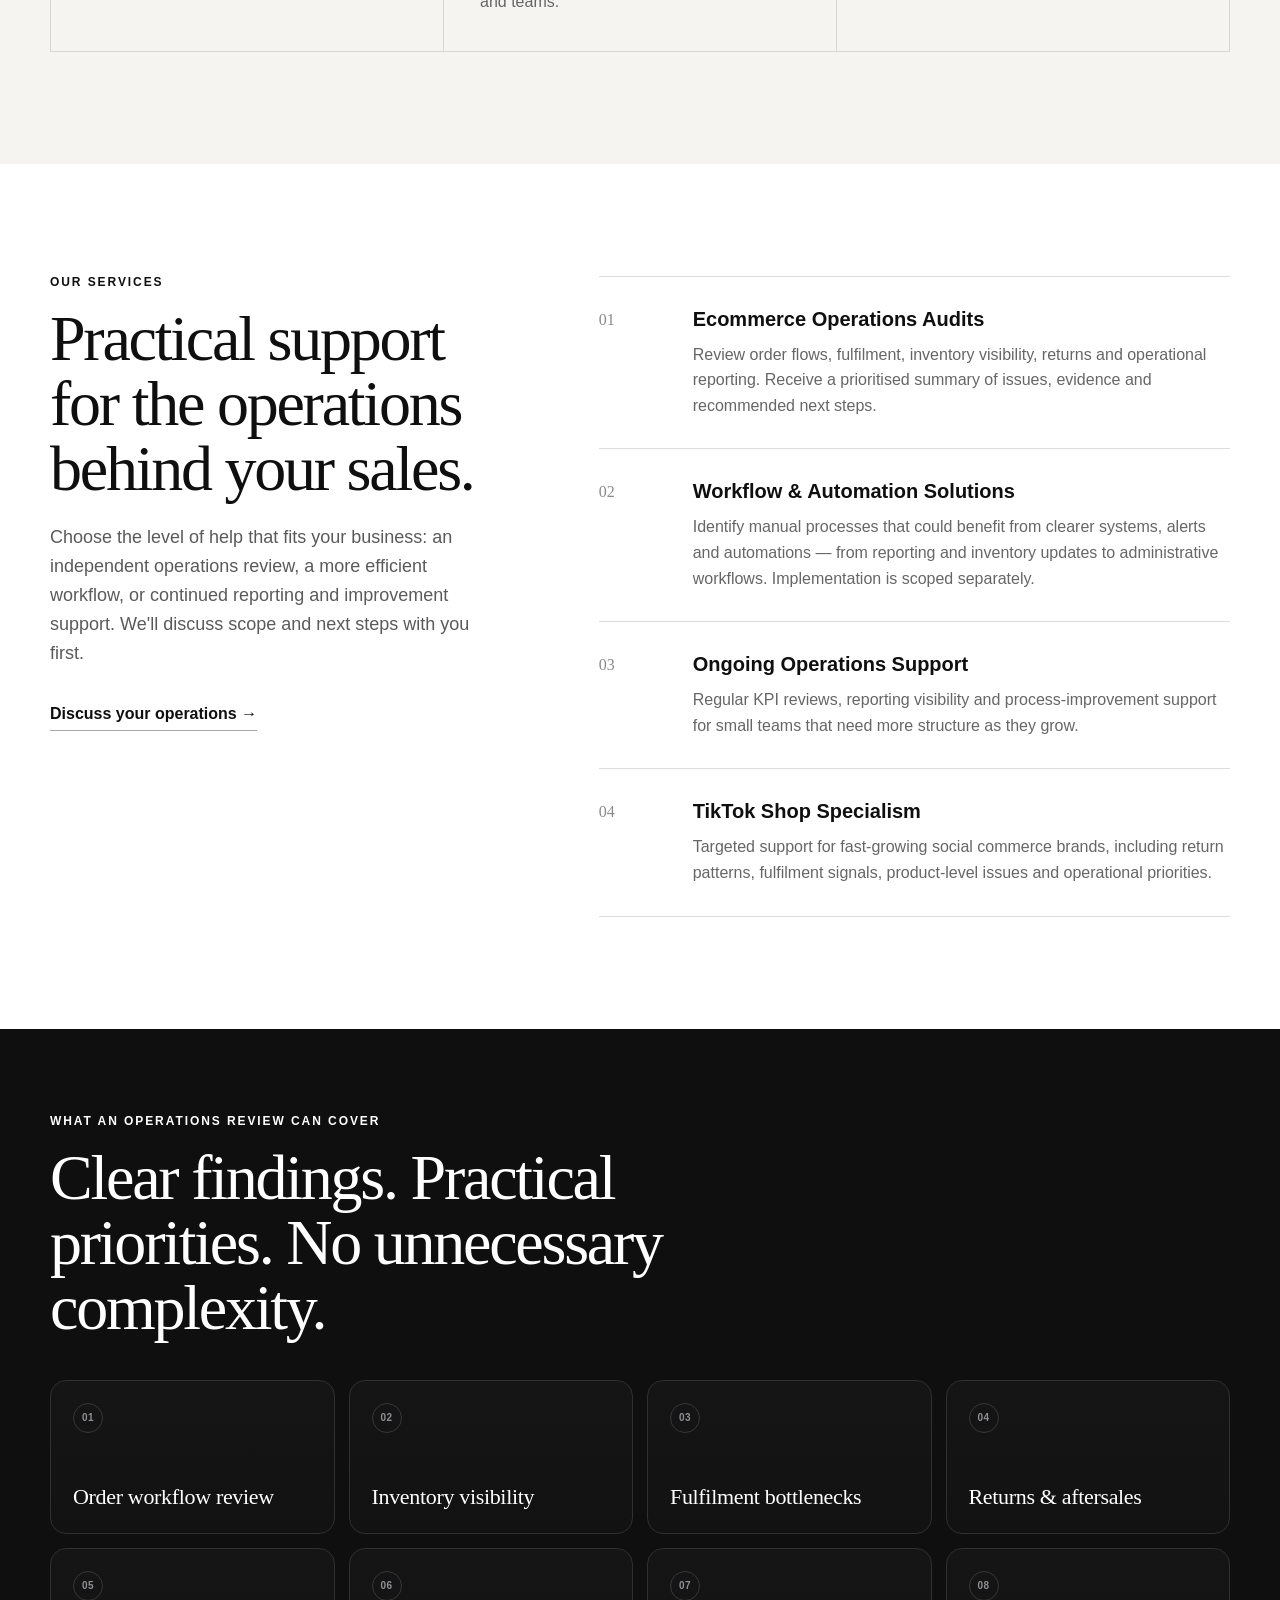
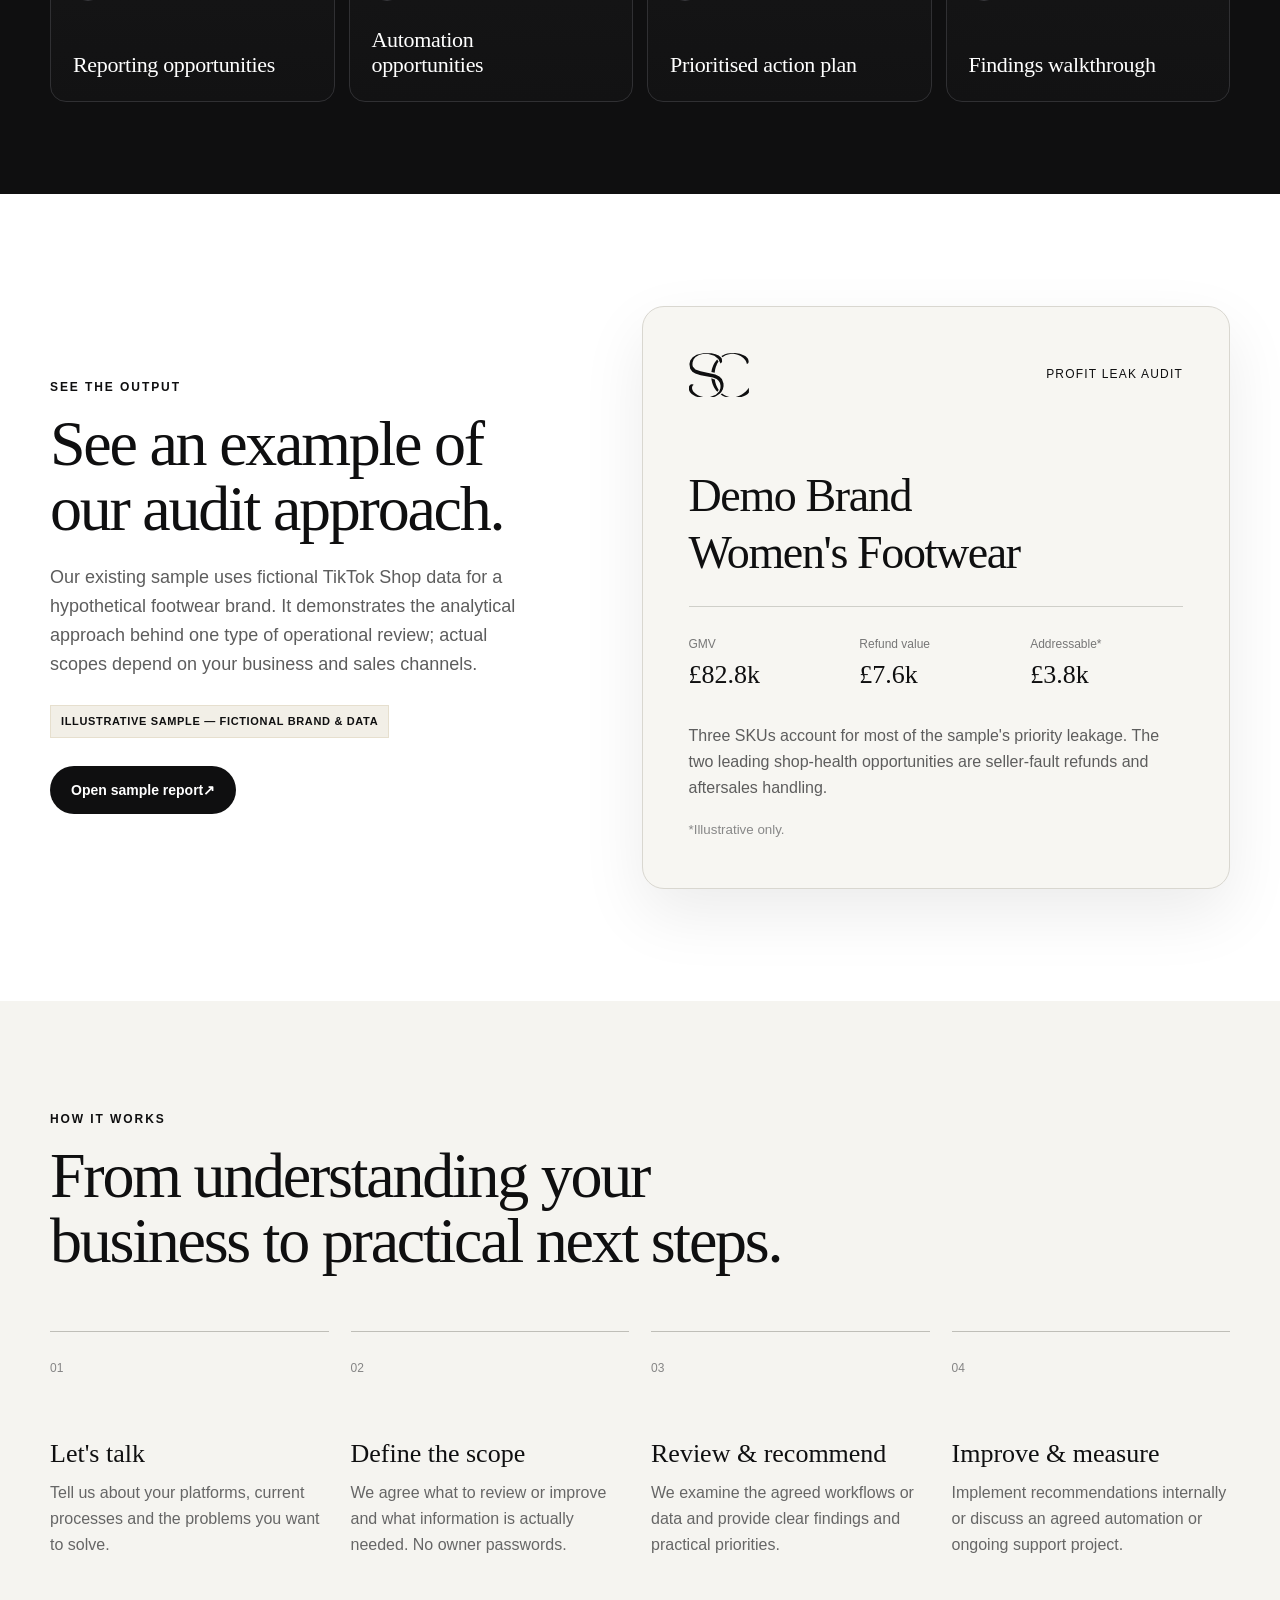
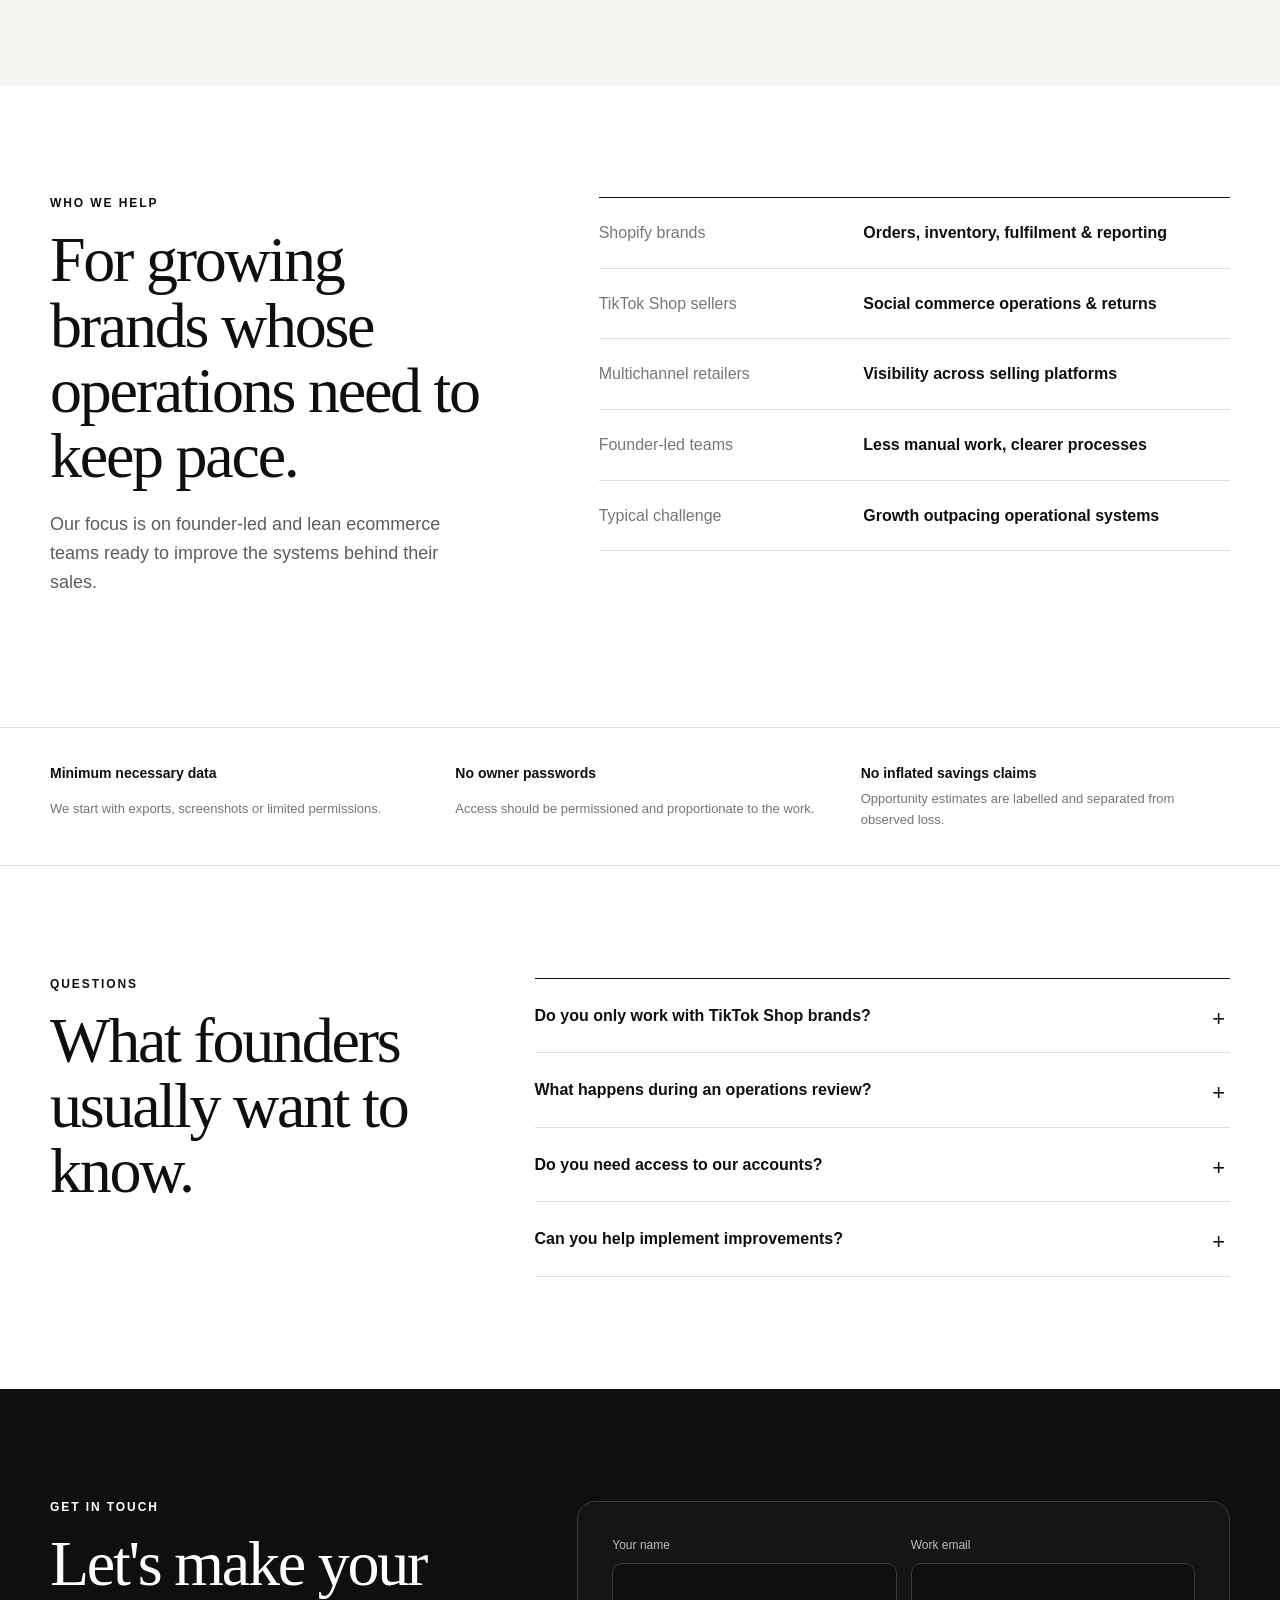
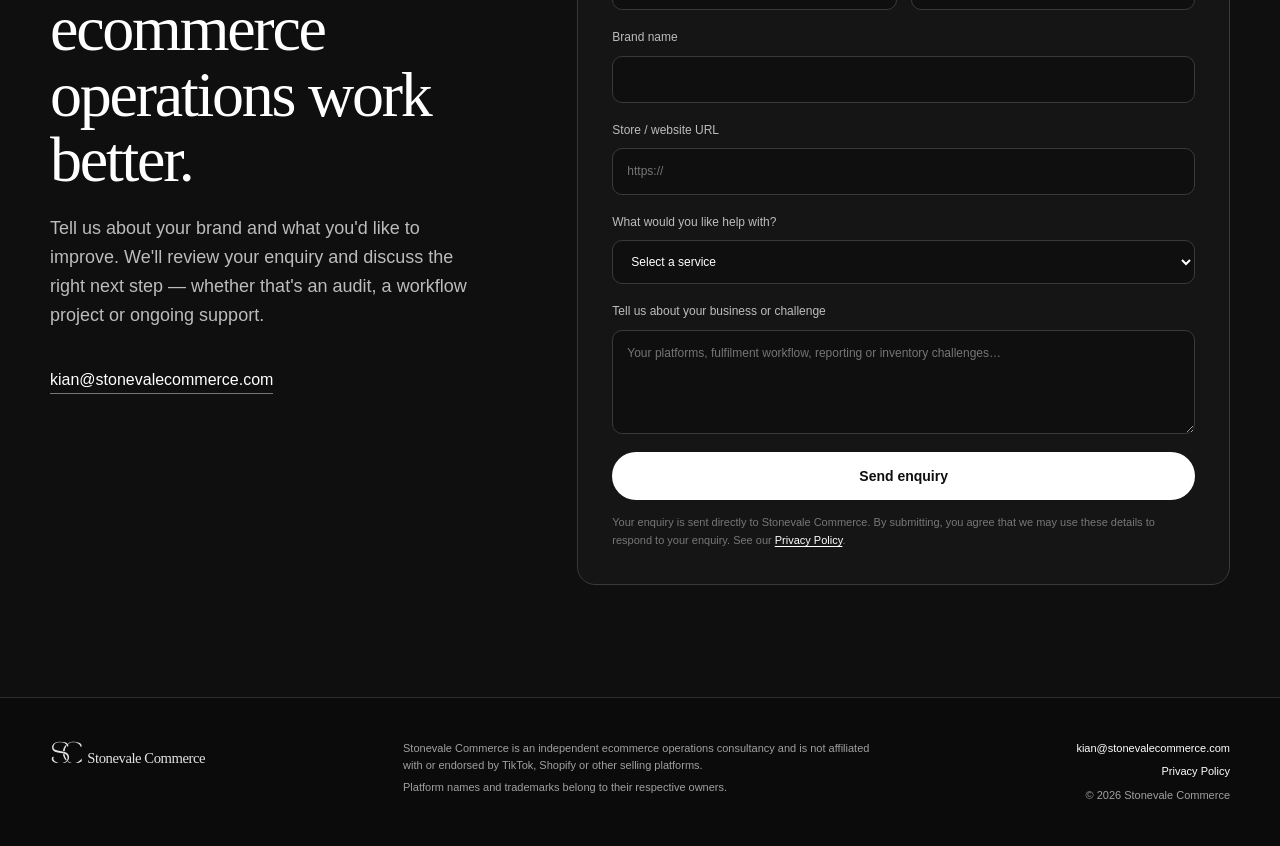
==== commit ca4d6c62: "Broaden Stonevale homepage to ecommerce operations and automation; remove public pricing and TikTok-" ====
--- a/index.html
+++ b/index.html
@@ -3,12 +3,12 @@
 <head>
   <meta charset="UTF-8" />
   <meta name="viewport" content="width=device-width, initial-scale=1.0" />
-  <title>Stonevale Commerce | TikTok Shop Profit Leak Audits</title>
-  <meta name="description" content="Stonevale Commerce helps fast-growing TikTok Shop brands identify preventable refund leakage, operational issues and shop-health risks — then prioritise what to fix first." />
+  <title>Stonevale Commerce | Ecommerce Operations & Automation</title>
+  <meta name="description" content="Stonevale Commerce helps growing ecommerce brands improve order workflows, fulfilment, inventory visibility, returns and reporting across Shopify, TikTok Shop and beyond." />
   <meta name="theme-color" content="#0f0f0f" />
   <link rel="icon" type="image/svg+xml" href="assets/stonevale-mark.svg" />
-  <meta property="og:title" content="Stonevale Commerce | TikTok Shop Profit Leak Audits" />
-  <meta property="og:description" content="Protect the profit behind your TikTok Shop growth." />
+  <meta property="og:title" content="Stonevale Commerce | Ecommerce Operations & Automation" />
+  <meta property="og:description" content="Better operations for growing ecommerce brands." />
   <meta property="og:type" content="website" />
   <meta property="og:url" content="https://stonevalecommerce.com/" />
   <link rel="stylesheet" href="styles.css" />
@@ -21,20 +21,20 @@
         <span>Stonevale Commerce</span>
       </a>
       <nav class="desktop-nav" aria-label="Primary navigation">
-        <a href="#audit">The audit</a>
+        <a href="#audit">Services</a>
         <a href="#sample">Sample</a>
         <a href="#process">Process</a>
-        <a href="#contact" class="nav-cta">Request an audit</a>
+        <a href="#contact" class="nav-cta">Get in touch</a>
       </nav>
       <button class="menu-toggle" aria-expanded="false" aria-controls="mobile-nav" aria-label="Open menu">
         <span></span><span></span>
       </button>
     </div>
     <nav id="mobile-nav" class="mobile-nav" aria-label="Mobile navigation">
-      <a href="#audit">The audit</a>
+      <a href="#audit">Services</a>
       <a href="#sample">Sample</a>
       <a href="#process">Process</a>
-      <a href="#contact">Request an audit</a>
+      <a href="#contact">Get in touch</a>
     </nav>
   </header>
 
@@ -42,33 +42,29 @@
     <section class="hero section-pad">
       <div class="container hero-grid">
         <div class="hero-copy reveal">
-          <p class="eyebrow">TikTok Shop profit operations</p>
-          <h1>Protect the profit behind your TikTok Shop growth.</h1>
-          <p class="hero-lede">Stonevale Commerce helps fast-growing TikTok Shop brands identify preventable refund leakage, operational issues and shop-health risks — then prioritise what to fix first.</p>
+          <p class="eyebrow">Ecommerce operations &amp; automation</p>
+          <h1>Better operations. Stronger ecommerce.</h1>
+          <p class="hero-lede">Stonevale Commerce helps growing Shopify, TikTok Shop and multichannel brands identify operational bottlenecks, streamline workflows and gain clarity over orders, inventory, fulfilment and returns.</p>
           <div class="hero-actions">
-            <a class="button button-dark" href="#contact">Request a Profit Leak Audit</a>
-            <a class="button button-text" href="sample-audit.html" target="_blank" rel="noopener">View sample audit <span aria-hidden="true">↗</span></a>
-          </div>
-          <p class="microcopy">Focused on diagnosis, prioritisation and operational fixes — not ads, content or creator management.</p>
-        </div>
-
-        <aside class="snapshot-card reveal" aria-label="Illustrative audit snapshot">
-          <div class="snapshot-top">
-            <span>Illustrative audit snapshot</span>
-            <span class="sample-pill">Fictional data</span>
-          </div>
+            <a class="button button-dark" href="#contact">Request an Operations Review</a>
+            <a class="button button-text" href="sample-audit.html" target="_blank" rel="noopener">View illustrative audit <span aria-hidden="true">↗</span></a>
+          </div>
+          <p class="microcopy">Independent operational insight, practical recommendations and support — tailored to the way your business works.</p>
+        </div>
+        <aside class="snapshot-card reveal" aria-label="Illustrative operations audit snapshot">
+          <div class="snapshot-top"><span>Illustrative operations snapshot</span><span class="sample-pill">Fictional data</span></div>
           <div class="metric-grid">
             <div><span>60-day GMV</span><strong>£82.8k</strong></div>
             <div><span>Refund value</span><strong>£7.6k</strong></div>
             <div><span>Refund £ / GMV</span><strong>9.2%</strong></div>
-            <div><span>Addressable opportunity*</span><strong>£3.8k</strong></div>
-          </div>
-          <div class="mini-chart" aria-label="Refund value by sample SKU">
+            <div><span>Potential opportunity*</span><strong>£3.8k</strong></div>
+          </div>
+          <div class="mini-chart" aria-label="Illustrative refund value by SKU">
             <div class="chart-label"><span>Riviera Tall Boot</span><strong>£2,940</strong></div><div class="bar"><i style="width:100%"></i></div>
             <div class="chart-label"><span>Nova Block Heel</span><strong>£1,485</strong></div><div class="bar"><i style="width:51%"></i></div>
             <div class="chart-label"><span>Luna Trainer</span><strong>£1,280</strong></div><div class="bar"><i style="width:44%"></i></div>
           </div>
-          <p class="snapshot-note">*Illustrative estimate, not a guaranteed saving.</p>
+          <p class="snapshot-note">*Illustrative estimate from fictional data, not a client result or guaranteed saving.</p>
         </aside>
       </div>
     </section>
@@ -76,14 +72,14 @@
     <section class="problem section-pad soft-section">
       <div class="container">
         <div class="section-heading reveal">
-          <p class="eyebrow">The problem</p>
-          <h2>Sales can scale faster than the operation behind them.</h2>
-          <p>A growing shop can hide costly patterns inside returns, refunds, customer complaints and fulfilment. Stonevale turns those patterns into a short list of actions.</p>
+          <p class="eyebrow">The challenge</p>
+          <h2>Sales grow. Operational complexity follows.</h2>
+          <p>More orders, channels and customer expectations can expose processes that were never designed for scale. We help teams see what needs attention and where to improve first.</p>
         </div>
         <div class="problem-grid">
-          <article class="problem-card reveal"><span class="index">01</span><h3>Returns hide patterns</h3><p>A headline refund number does not tell you which products, reasons or processes are creating the loss.</p></article>
-          <article class="problem-card reveal"><span class="index">02</span><h3>Teams become reactive</h3><p>Fast growth can leave founders and small teams solving cases one-by-one instead of fixing repeat causes.</p></article>
-          <article class="problem-card reveal"><span class="index">03</span><h3>Shop health gets dragged down</h3><p>Seller-fault issues, slow aftersales and poor customer signals can affect more than the individual refund.</p></article>
+          <article class="problem-card reveal"><span class="index">01</span><h3>Manual work piles up</h3><p>Repeated spreadsheet updates, disconnected tools and ad-hoc reporting take time away from growing the business.</p></article>
+          <article class="problem-card reveal"><span class="index">02</span><h3>Visibility becomes fragmented</h3><p>Orders, stock, fulfilment and returns can be difficult to track consistently across channels and teams.</p></article>
+          <article class="problem-card reveal"><span class="index">03</span><h3>Problems repeat</h3><p>Without clear root-cause analysis, the same customer, inventory and delivery issues can keep coming back.</p></article>
         </div>
       </div>
     </section>
@@ -91,17 +87,16 @@
     <section class="audit section-pad" id="audit">
       <div class="container two-col">
         <div class="sticky-copy reveal">
-          <p class="eyebrow">TikTok Shop Profit Leak Audit</p>
-          <h2>Find the leakage. Find the cause. Fix the right thing first.</h2>
-          <p>We review roughly 60 days of TikTok Shop performance and separate observed loss from the issues that appear controllable or partially controllable.</p>
-          <a class="text-link" href="#contact">Request an audit <span aria-hidden="true">→</span></a>
+          <p class="eyebrow">Our services</p>
+          <h2>Practical support for the operations behind your sales.</h2>
+          <p>Choose the level of help that fits your business: an independent operations review, a more efficient workflow, or continued reporting and improvement support. We'll discuss scope and next steps with you first.</p>
+          <a class="text-link" href="#contact">Discuss your operations <span aria-hidden="true">→</span></a>
         </div>
         <div class="audit-list">
-          <article class="audit-item reveal"><span>01</span><div><h3>Returns & refunds</h3><p>Refund value, refund rate, return reasons and seller-fault patterns.</p></div></article>
-          <article class="audit-item reveal"><span>02</span><div><h3>SKU concentration</h3><p>Products creating disproportionate refund value, complaints or operational pressure.</p></div></article>
-          <article class="audit-item reveal"><span>03</span><div><h3>Root causes</h3><p>Fit, expectation mismatch, quality, damage, picking errors, fulfilment and aftersales delays.</p></div></article>
-          <article class="audit-item reveal"><span>04</span><div><h3>Shop health</h3><p>SPS-related signals, customer dissatisfaction, negative reviews and fulfilment performance.</p></div></article>
-          <article class="audit-item reveal"><span>05</span><div><h3>30-day fix plan</h3><p>Recommendations ranked by impact, confidence and effort — with the metrics to watch afterwards.</p></div></article>
+          <article class="audit-item reveal"><span>01</span><div><h3>Ecommerce Operations Audits</h3><p>Review order flows, fulfilment, inventory visibility, returns and operational reporting. Receive a prioritised summary of issues, evidence and recommended next steps.</p></div></article>
+          <article class="audit-item reveal"><span>02</span><div><h3>Workflow &amp; Automation Solutions</h3><p>Identify manual processes that could benefit from clearer systems, alerts and automations — from reporting and inventory updates to administrative workflows. Implementation is scoped separately.</p></div></article>
+          <article class="audit-item reveal"><span>03</span><div><h3>Ongoing Operations Support</h3><p>Regular KPI reviews, reporting visibility and process-improvement support for small teams that need more structure as they grow.</p></div></article>
+          <article class="audit-item reveal"><span>04</span><div><h3>TikTok Shop Specialism</h3><p>Targeted support for fast-growing social commerce brands, including return patterns, fulfilment signals, product-level issues and operational priorities.</p></div></article>
         </div>
       </div>
     </section>
@@ -109,18 +104,18 @@
     <section class="deliverables section-pad dark-section">
       <div class="container">
         <div class="section-heading light reveal">
-          <p class="eyebrow">What you receive</p>
-          <h2>An audit built for decisions, not another dashboard.</h2>
+          <p class="eyebrow">What an operations review can cover</p>
+          <h2>Clear findings. Practical priorities. No unnecessary complexity.</h2>
         </div>
         <div class="deliverables-grid">
-          <div class="deliverable reveal"><strong>01</strong><span>Executive summary</span></div>
-          <div class="deliverable reveal"><strong>02</strong><span>Profit leakage map</span></div>
-          <div class="deliverable reveal"><strong>03</strong><span>SKU heatmap</span></div>
-          <div class="deliverable reveal"><strong>04</strong><span>Root-cause breakdown</span></div>
-          <div class="deliverable reveal"><strong>05</strong><span>Shop-health review</span></div>
-          <div class="deliverable reveal"><strong>06</strong><span>Top five priority fixes</span></div>
-          <div class="deliverable reveal"><strong>07</strong><span>30-day action plan</span></div>
-          <div class="deliverable reveal"><strong>08</strong><span>30-minute results walkthrough</span></div>
+          <div class="deliverable reveal"><strong>01</strong><span>Order workflow review</span></div>
+          <div class="deliverable reveal"><strong>02</strong><span>Inventory visibility</span></div>
+          <div class="deliverable reveal"><strong>03</strong><span>Fulfilment bottlenecks</span></div>
+          <div class="deliverable reveal"><strong>04</strong><span>Returns &amp; aftersales</span></div>
+          <div class="deliverable reveal"><strong>05</strong><span>Reporting opportunities</span></div>
+          <div class="deliverable reveal"><strong>06</strong><span>Automation opportunities</span></div>
+          <div class="deliverable reveal"><strong>07</strong><span>Prioritised action plan</span></div>
+          <div class="deliverable reveal"><strong>08</strong><span>Findings walkthrough</span></div>
         </div>
       </div>
     </section>
@@ -129,8 +124,8 @@
       <div class="container sample-grid">
         <div class="sample-copy reveal">
           <p class="eyebrow">See the output</p>
-          <h2>Open the sample Profit Leak Audit.</h2>
-          <p>We built a complete example using fictional 60-day data for a hypothetical women's footwear brand. It shows how raw shop data becomes a prioritised commercial action plan.</p>
+          <h2>See an example of our audit approach.</h2>
+          <p>Our existing sample uses fictional TikTok Shop data for a hypothetical footwear brand. It demonstrates the analytical approach behind one type of operational review; actual scopes depend on your business and sales channels.</p>
           <div class="sample-disclaimer">ILLUSTRATIVE SAMPLE — FICTIONAL BRAND & DATA</div>
           <a class="button button-dark" href="sample-audit.html" target="_blank" rel="noopener">Open sample report <span aria-hidden="true">↗</span></a>
         </div>
@@ -156,29 +151,30 @@
       <div class="container">
         <div class="section-heading reveal">
           <p class="eyebrow">How it works</p>
-          <h2>From shop data to a fix plan in four steps.</h2>
+          <h2>From understanding your business to practical next steps.</h2>
         </div>
         <div class="process-track">
-          <article class="process-step reveal"><span>01</span><h3>Share the right data</h3><p>Exports, screenshots or appropriately limited Seller Centre access. We do not ask for your owner password.</p></article>
-          <article class="process-step reveal"><span>02</span><h3>We diagnose</h3><p>We quantify leakage, find concentration by SKU and classify the likely root causes.</p></article>
-          <article class="process-step reveal"><span>03</span><h3>You get the audit</h3><p>A clear report with the biggest issues, the evidence behind them and the order we would tackle them.</p></article>
-          <article class="process-step reveal"><span>04</span><h3>Fix & measure</h3><p>Implement internally or work with Stonevale on the highest-priority fixes and monitor what changes.</p></article>
-        </div>
-      </div>
-    </section>
-
-    <section class="fit section-pad">
+          <article class="process-step reveal"><span>01</span><h3>Let's talk</h3><p>Tell us about your platforms, current processes and the problems you want to solve.</p></article>
+          <article class="process-step reveal"><span>02</span><h3>Define the scope</h3><p>We agree what to review or improve and what information is actually needed. No owner passwords.</p></article>
+          <article class="process-step reveal"><span>03</span><h3>Review &amp; recommend</h3><p>We examine the agreed workflows or data and provide clear findings and practical priorities.</p></article>
+          <article class="process-step reveal"><span>04</span><h3>Improve &amp; measure</h3><p>Implement recommendations internally or discuss an agreed automation or ongoing support project.</p></article>
+        </div>
+      </div>
+    </section>
+
+    <section class="fit section-pad" id="who-we-help">
       <div class="container fit-grid">
         <div class="section-heading reveal">
-          <p class="eyebrow">Who it is for</p>
-          <h2>Built for brands whose operations are catching up with their growth.</h2>
+          <p class="eyebrow">Who we help</p>
+          <h2>For growing brands whose operations need to keep pace.</h2>
+          <p>Our focus is on founder-led and lean ecommerce teams ready to improve the systems behind their sales.</p>
         </div>
         <div class="fit-card reveal">
-          <div class="fit-row"><span>Typical shop scale</span><strong>£30k–£300k+ monthly sales</strong></div>
-          <div class="fit-row"><span>Team</span><strong>Founder-led / small operations team</strong></div>
-          <div class="fit-row"><span>Channels</span><strong>TikTok Shop, LIVE & affiliates matter</strong></div>
-          <div class="fit-row"><span>Strong fit</span><strong>Fashion, footwear, beauty, accessories & lifestyle</strong></div>
-          <div class="fit-row"><span>Common signal</span><strong>Sales grew faster than the back office</strong></div>
+          <div class="fit-row"><span>Shopify brands</span><strong>Orders, inventory, fulfilment &amp; reporting</strong></div>
+          <div class="fit-row"><span>TikTok Shop sellers</span><strong>Social commerce operations &amp; returns</strong></div>
+          <div class="fit-row"><span>Multichannel retailers</span><strong>Visibility across selling platforms</strong></div>
+          <div class="fit-row"><span>Founder-led teams</span><strong>Less manual work, clearer processes</strong></div>
+          <div class="fit-row"><span>Typical challenge</span><strong>Growth outpacing operational systems</strong></div>
         </div>
       </div>
     </section>
@@ -193,15 +189,12 @@
 
     <section class="faq section-pad">
       <div class="container faq-grid">
-        <div class="section-heading reveal">
-          <p class="eyebrow">Questions</p>
-          <h2>What founders usually want to know.</h2>
-        </div>
+        <div class="section-heading reveal"><p class="eyebrow">Questions</p><h2>What founders usually want to know.</h2></div>
         <div class="faq-list">
-          <details class="reveal"><summary>Do you need my TikTok Shop password?</summary><p>No. We prefer exports, screenshots or appropriately limited Seller Centre permissions. You should never hand over your owner password.</p></details>
-          <details class="reveal"><summary>Are you trying to reject legitimate customer returns?</summary><p>No. The goal is not to obstruct valid returns. We identify patterns behind avoidable seller-fault issues and operational causes while separating those from normal customer behaviour.</p></details>
-          <details class="reveal"><summary>How quickly do I receive the audit?</summary><p>Our target is five business days from receiving the complete data required for the review.</p></details>
-          <details class="reveal"><summary>Is Stonevale a TikTok marketing agency?</summary><p>No. Stonevale focuses on the operational side after sales start happening — refunds, returns, product issues, aftersales and shop-health signals.</p></details>
+          <details class="reveal"><summary>Do you only work with TikTok Shop brands?</summary><p>No. We work with growing Shopify, TikTok Shop and multichannel ecommerce businesses. TikTok Shop remains one of our specialisms.</p></details>
+          <details class="reveal"><summary>What happens during an operations review?</summary><p>We agree a scope, review relevant workflows and data, then provide a prioritised set of findings and recommendations. Every review is tailored to the business.</p></details>
+          <details class="reveal"><summary>Do you need access to our accounts?</summary><p>We start with minimum necessary information, such as exports or screenshots. Any access should be limited, permissioned and proportionate. We never require your owner password.</p></details>
+          <details class="reveal"><summary>Can you help implement improvements?</summary><p>Potentially, yes. We can discuss a separate, clearly scoped workflow automation or support project once we've understood your needs.</p></details>
         </div>
       </div>
     </section>
@@ -209,32 +202,30 @@
     <section class="contact section-pad dark-section" id="contact">
       <div class="container contact-grid">
         <div class="contact-copy reveal">
-          <p class="eyebrow">Request an audit</p>
-          <h2>Find out what your TikTok Shop is leaking.</h2>
-          <p>Tell us a little about your shop. We will use it to decide whether a Profit Leak Audit is a good fit.</p>
+          <p class="eyebrow">Get in touch</p>
+          <h2>Let's make your ecommerce operations work better.</h2>
+          <p>Tell us about your brand and what you'd like to improve. We'll review your enquiry and discuss the right next step — whether that's an audit, a workflow project or ongoing support.</p>
           <a class="direct-email" href="mailto:kian@stonevalecommerce.com">kian@stonevalecommerce.com</a>
         </div>
         <form data-form-provider="formspree" id="audit-form" class="audit-form reveal" action="https://formspree.io/f/xkjooryr" method="POST">
-          <input type="hidden" name="_subject" value="New Stonevale Profit Leak Audit enquiry" />
+          <input type="hidden" name="_subject" value="New Stonevale Commerce enquiry" />
           <div class="form-row two">
             <label>Your name<input name="name" type="text" autocomplete="name" required /></label>
             <label>Work email<input name="email" type="email" autocomplete="email" required /></label>
           </div>
           <label>Brand name<input name="brand" type="text" required /></label>
-          <label>TikTok Shop / website URL<input name="url" type="url" placeholder="https://" /></label>
-          <label>Approx. monthly TikTok Shop sales
-            <select name="sales" required>
-              <option value="" selected disabled>Select a range</option>
-              <option>Under £30k</option>
-              <option>£30k–£75k</option>
-              <option>£75k–£150k</option>
-              <option>£150k–£300k</option>
-              <option>£300k+</option>
-              <option>Prefer not to say</option>
+          <label>Store / website URL<input name="url" type="url" placeholder="https://" /></label>
+          <label>What would you like help with?
+            <select name="service" required>
+              <option value="" selected disabled>Select a service</option>
+              <option>Ecommerce Operations Audit</option>
+              <option>Workflow &amp; Automation</option>
+              <option>Ongoing Operations Support</option>
+              <option>Not sure yet / general enquiry</option>
             </select>
           </label>
-          <label>What would you most like us to investigate?<textarea name="concern" rows="4" placeholder="Returns, a specific SKU, aftersales, shop health…"></textarea></label>
-          <button class="button button-light" type="submit">Send audit enquiry</button>
+          <label>Tell us about your business or challenge<textarea name="concern" rows="4" placeholder="Your platforms, fulfilment workflow, reporting or inventory challenges…"></textarea></label>
+          <button class="button button-light" type="submit">Send enquiry</button>
           <p id="form-status" class="form-note" role="status" aria-live="polite">Your enquiry is sent directly to Stonevale Commerce. By submitting, you agree that we may use these details to respond to your enquiry. See our <a href="/privacy.html">Privacy Policy</a>.</p>
         </form>
       </div>
@@ -245,8 +236,8 @@
     <div class="container footer-grid">
       <a class="brand footer-brand" href="#top"><img src="assets/stonevale-logo.svg" alt="Stonevale Commerce" /></a>
       <div class="footer-copy">
-        <p>Stonevale Commerce is an independent consultancy and is not affiliated with or endorsed by TikTok.</p>
-        <p>TikTok and TikTok Shop are trademarks of their respective owners.</p>
+        <p>Stonevale Commerce is an independent ecommerce operations consultancy and is not affiliated with or endorsed by TikTok, Shopify or other selling platforms.</p>
+        <p>Platform names and trademarks belong to their respective owners.</p>
       </div>
       <div class="footer-right">
         <a href="mailto:kian@stonevalecommerce.com">kian@stonevalecommerce.com</a>
--- a/styles.css
+++ b/styles.css
@@ -271,4 +271,34 @@
 @media (prefers-reduced-motion: reduce) {
   * { scroll-behavior:auto !important; transition:none !important; }
   .reveal { opacity:1; transform:none; }
-}+}
+
+/* Privacy policy */
+.form-note a { color:#fff; text-decoration:underline; text-underline-offset:2px; }
+.privacy-back { font-size:14px; font-weight:700; }
+.privacy-page { background:var(--soft); padding:88px 0 110px; }
+.privacy-wrap { display:grid; grid-template-columns:.72fr 1.28fr; gap:110px; align-items:start; }
+.privacy-intro { position:sticky; top:126px; }
+.privacy-intro h1 { font-size:clamp(48px,6vw,76px); margin-bottom:18px; }
+.privacy-intro > p:not(.eyebrow):not(.privacy-updated) { color:#5e5e5e; font-size:17px; max-width:430px; }
+.privacy-updated { color:#888; font-size:12px; margin-bottom:26px; }
+.privacy-content { background:#fff; border:1px solid var(--line); border-radius:22px; padding:46px 52px; }
+.privacy-content section { padding:0 0 32px; margin:0 0 32px; border-bottom:1px solid var(--line); }
+.privacy-content section:last-child { border-bottom:0; margin-bottom:0; padding-bottom:0; }
+.privacy-content h2 { font-family:Georgia,serif; font-size:30px; margin-bottom:16px; }
+.privacy-content p, .privacy-content li { color:#555; }
+.privacy-content a { color:#111; text-decoration:underline; text-underline-offset:3px; }
+.privacy-content ul { padding-left:20px; }
+
+@media (max-width:900px) {
+  .privacy-page { padding:70px 0 84px; }
+  .privacy-wrap { grid-template-columns:1fr; gap:42px; }
+  .privacy-intro { position:static; }
+}
+
+@media (max-width:620px) {
+  .privacy-page { padding:48px 0 62px; }
+  .privacy-content { padding:30px 22px; border-radius:16px; }
+  .privacy-content h2 { font-size:26px; }
+  .privacy-back { font-size:12px; }
+}
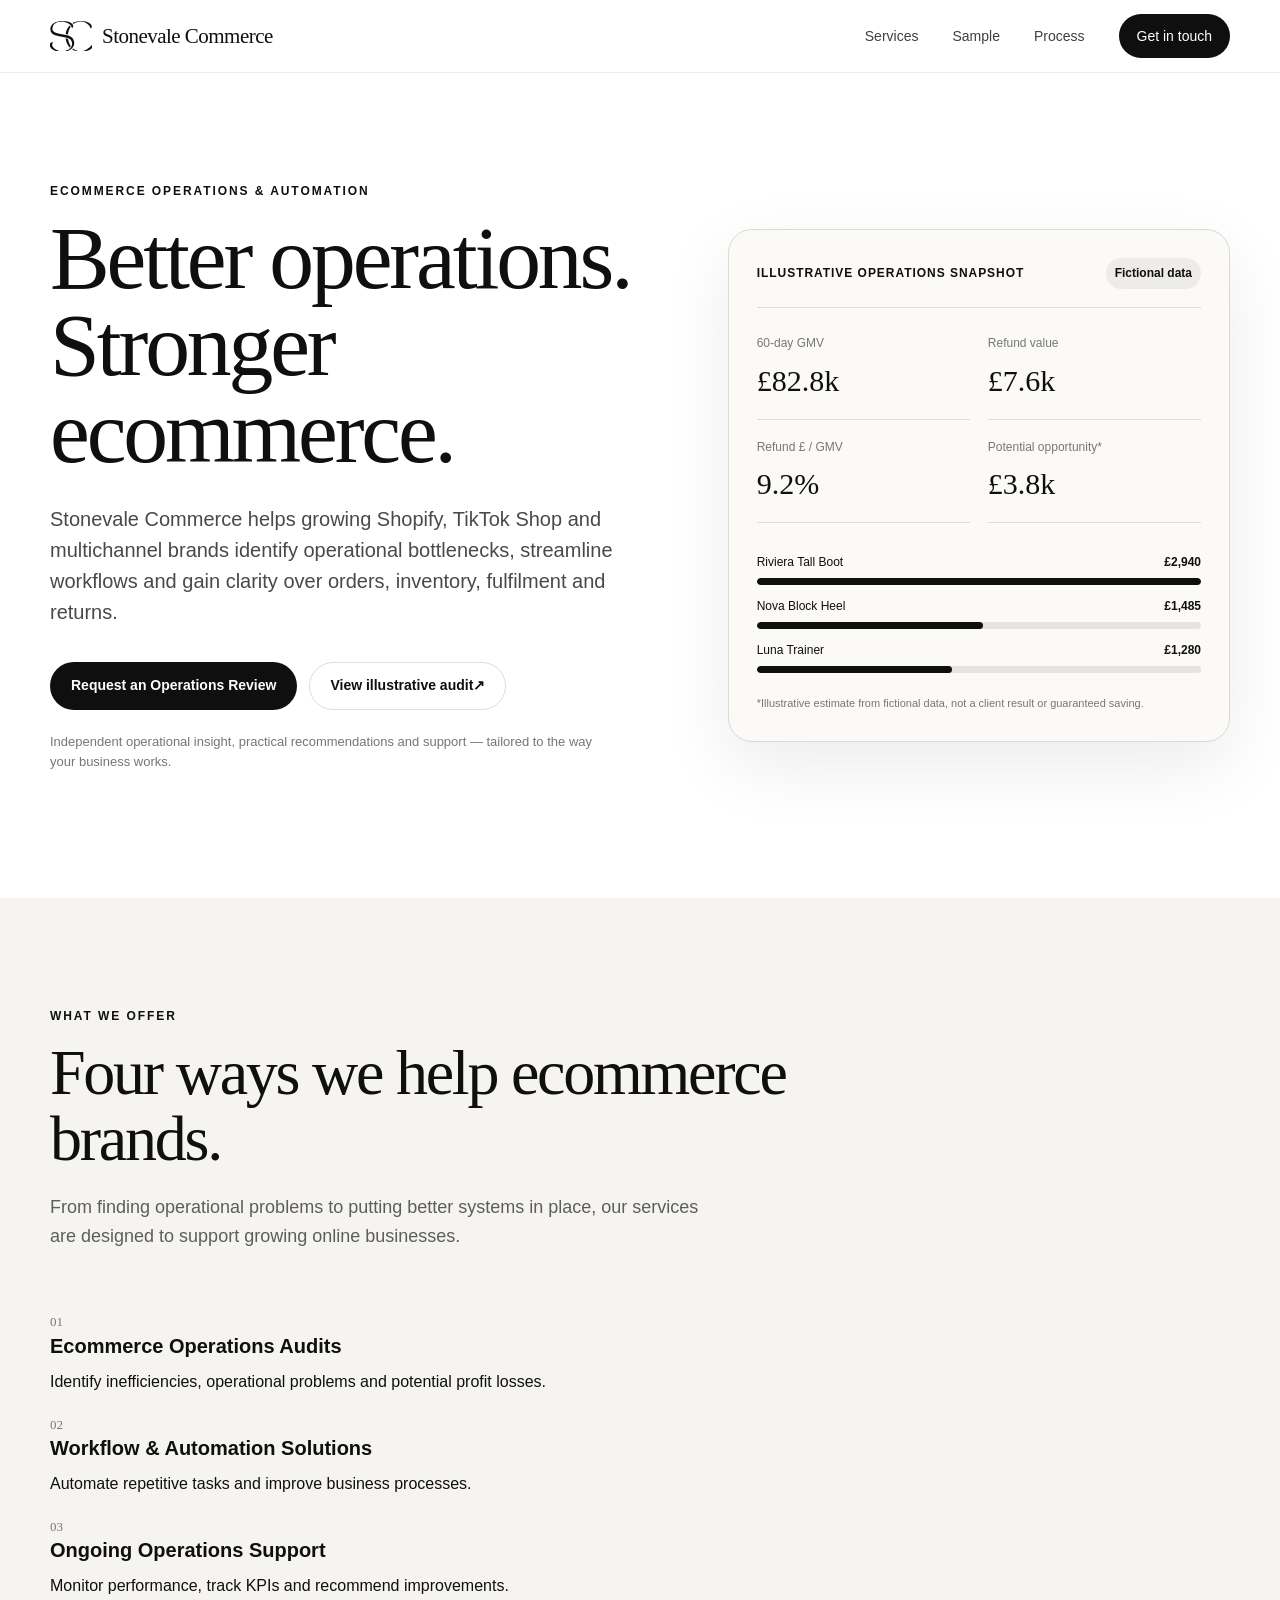
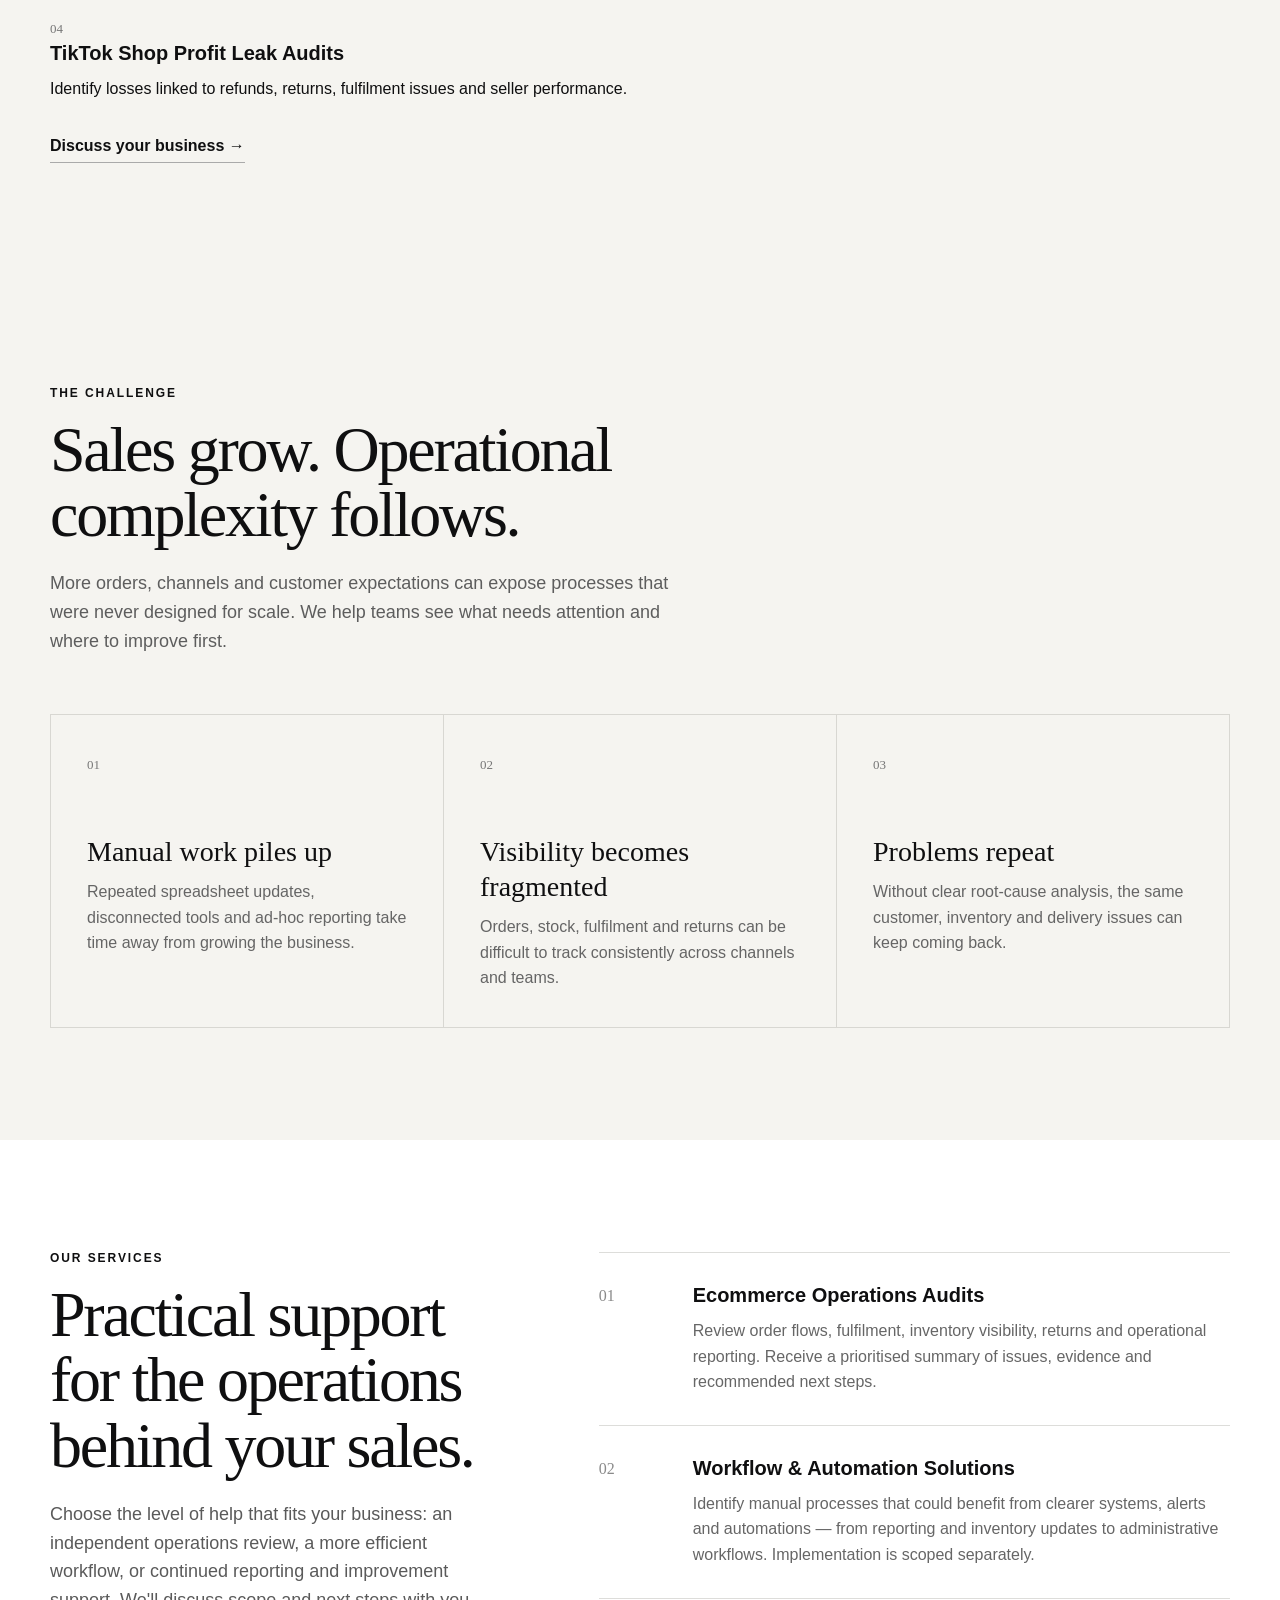
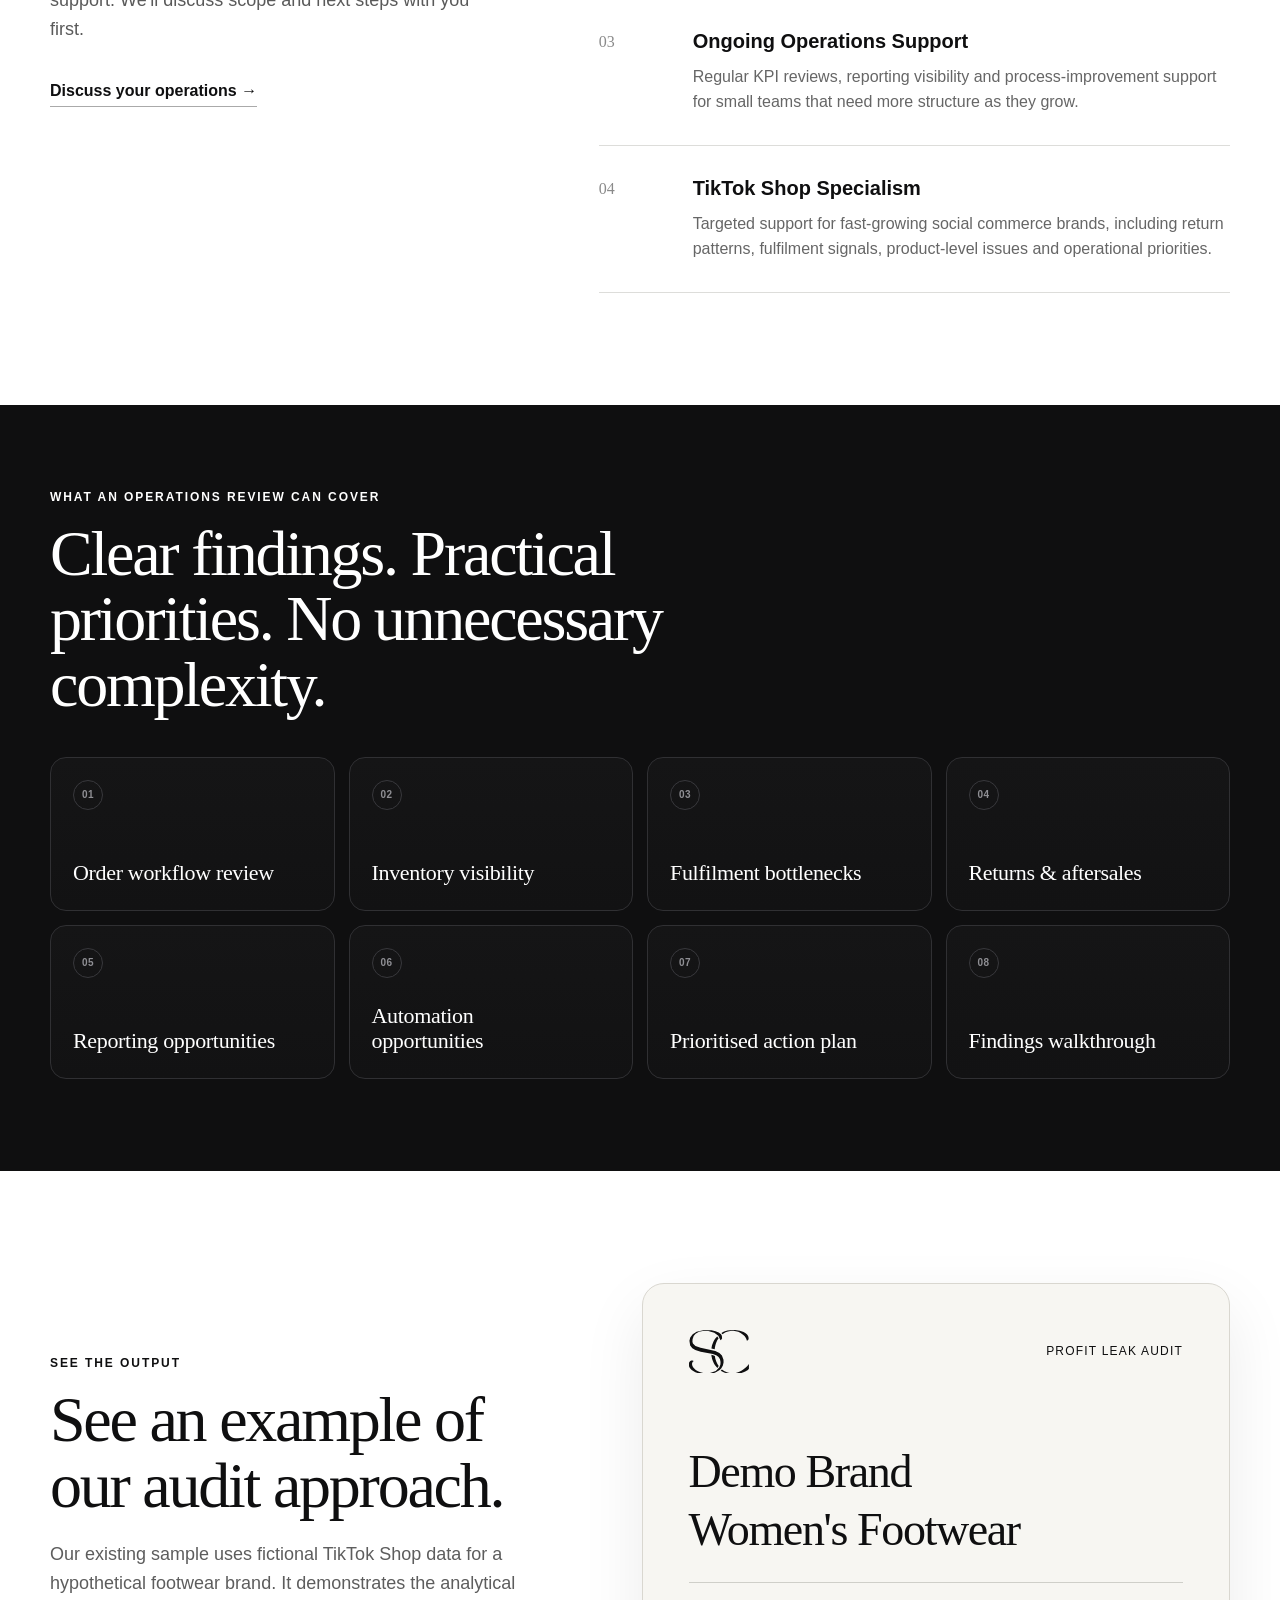
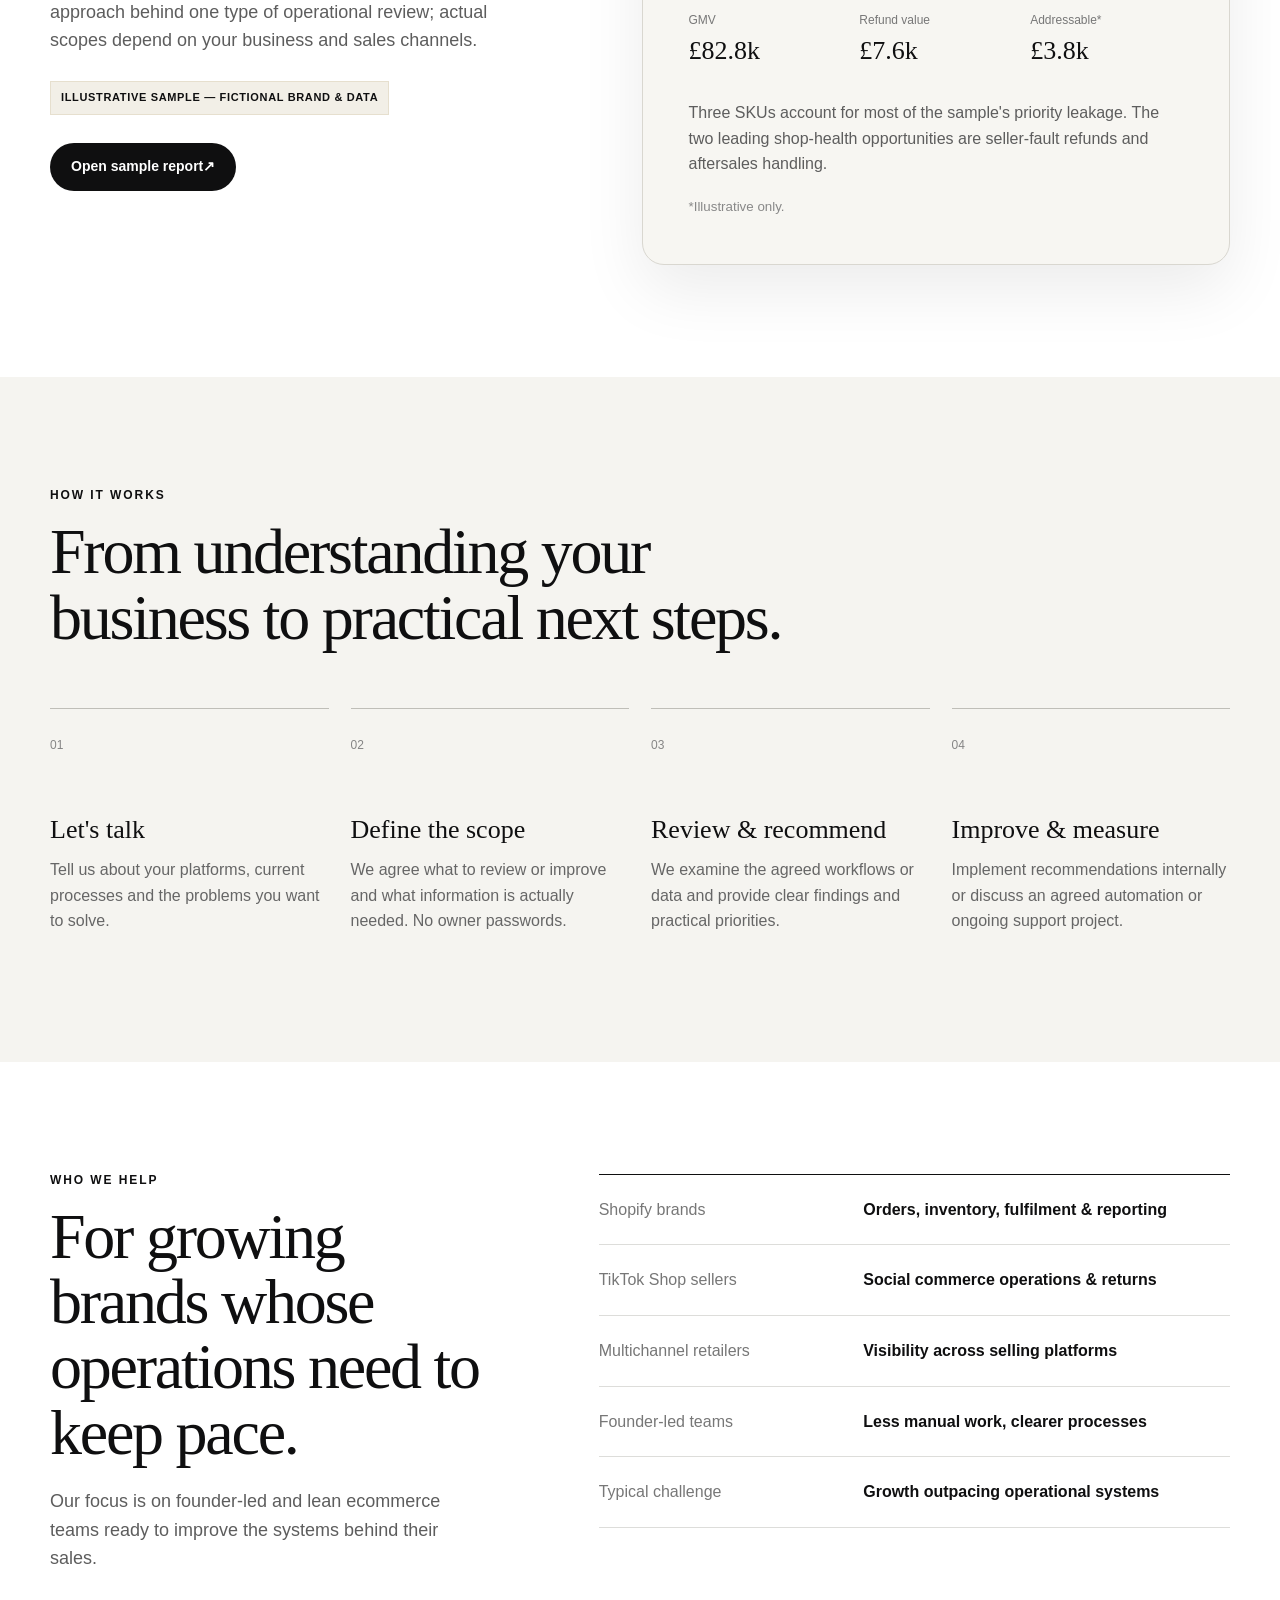
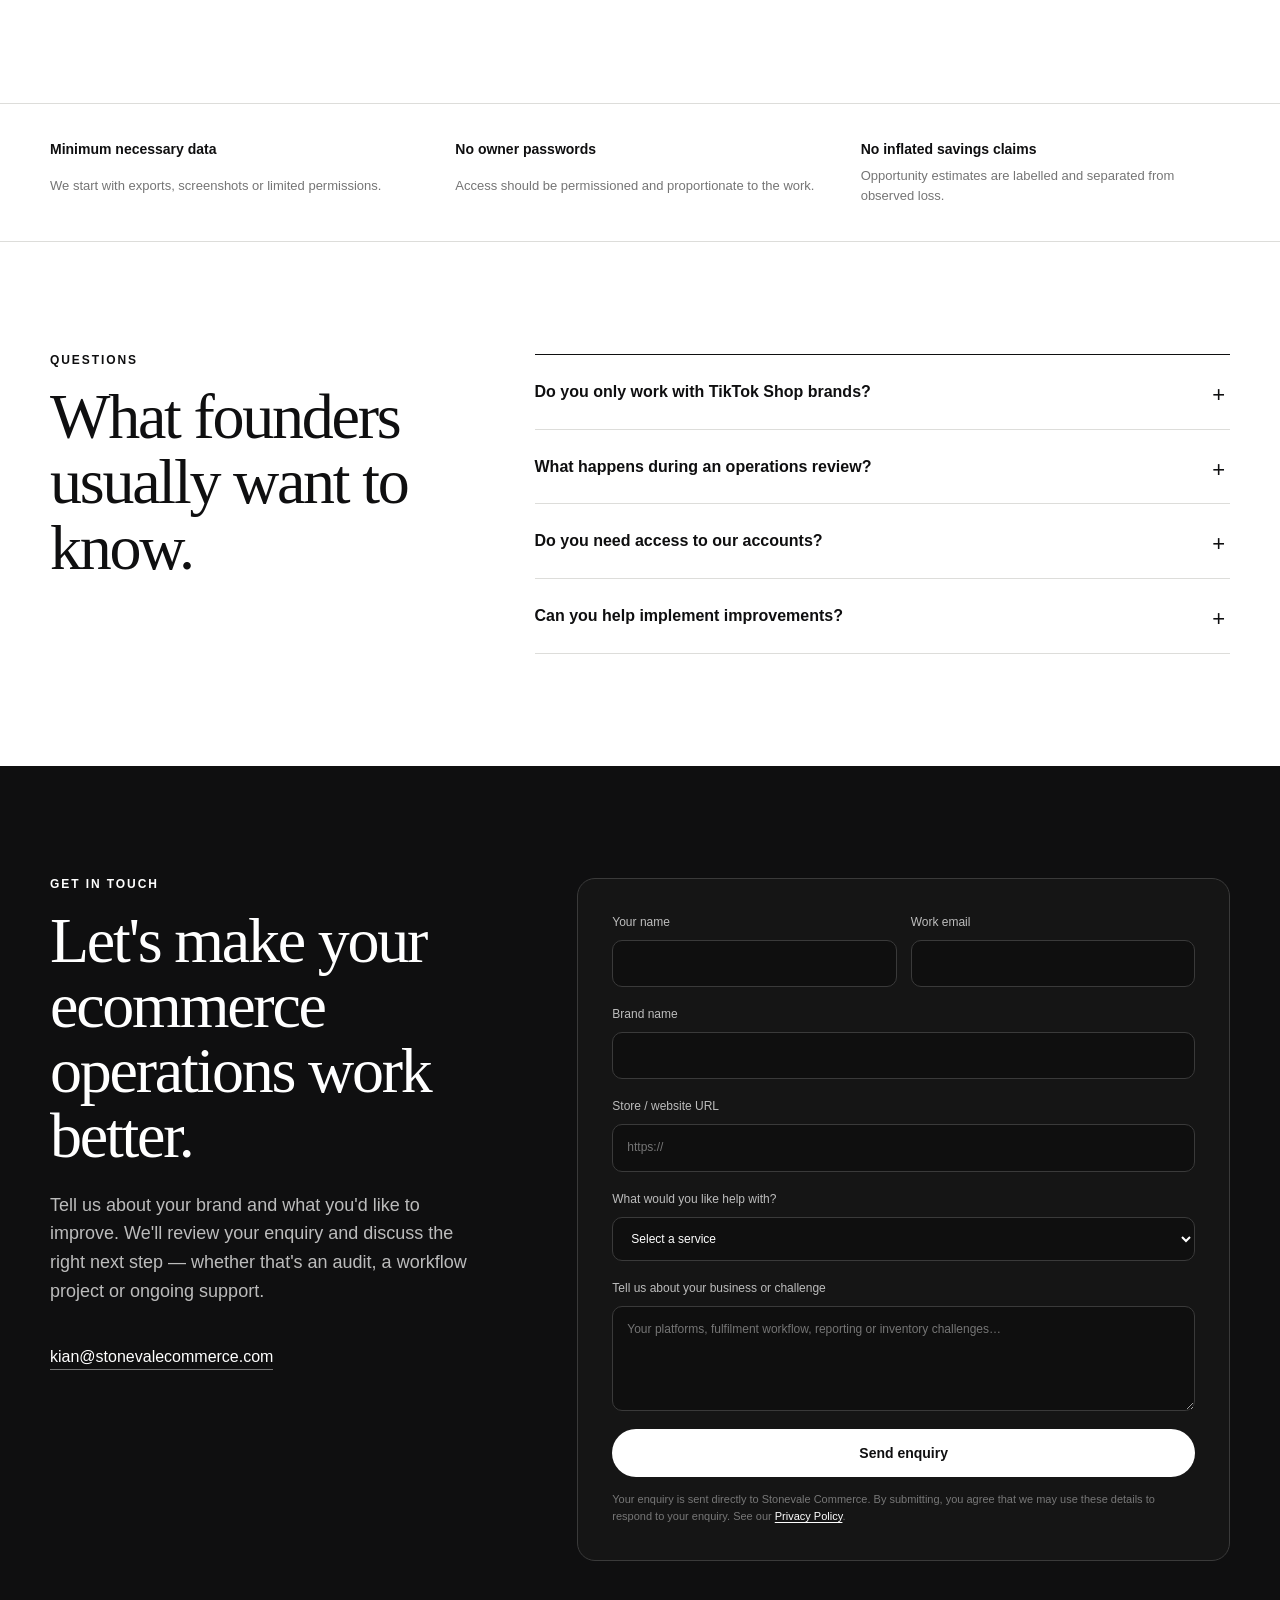
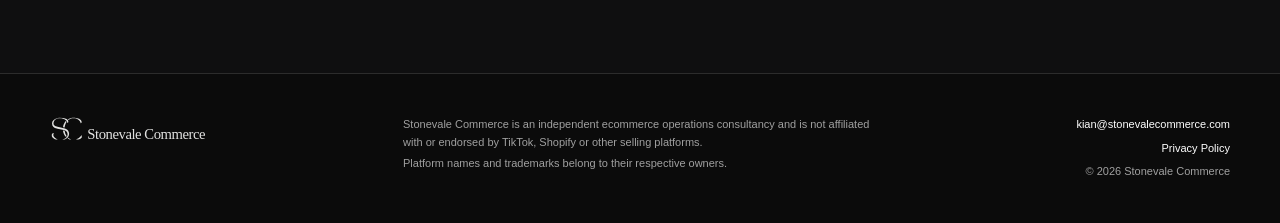
==== commit b0c8cb9e: "Show four Stonevale services prominently below homepage hero" ====
--- a/index.html
+++ b/index.html
@@ -69,6 +69,23 @@
       </div>
     </section>
 
+    <section class="services-overview section-pad soft-section" id="services-overview">
+      <div class="container">
+        <div class="section-heading reveal">
+          <p class="eyebrow">What we offer</p>
+          <h2>Four ways we help ecommerce brands.</h2>
+          <p>From finding operational problems to putting better systems in place, our services are designed to support growing online businesses.</p>
+        </div>
+        <div class="services-overview-grid">
+          <article class="service-overview-card reveal"><span class="index">01</span><h3>Ecommerce Operations Audits</h3><p>Identify inefficiencies, operational problems and potential profit losses.</p></article>
+          <article class="service-overview-card reveal"><span class="index">02</span><h3>Workflow &amp; Automation Solutions</h3><p>Automate repetitive tasks and improve business processes.</p></article>
+          <article class="service-overview-card reveal"><span class="index">03</span><h3>Ongoing Operations Support</h3><p>Monitor performance, track KPIs and recommend improvements.</p></article>
+          <article class="service-overview-card reveal"><span class="index">04</span><h3>TikTok Shop Profit Leak Audits</h3><p>Identify losses linked to refunds, returns, fulfilment issues and seller performance.</p></article>
+        </div>
+        <a class="text-link services-overview-link" href="#contact">Discuss your business <span aria-hidden="true">→</span></a>
+      </div>
+    </section>
+
     <section class="problem section-pad soft-section">
       <div class="container">
         <div class="section-heading reveal">
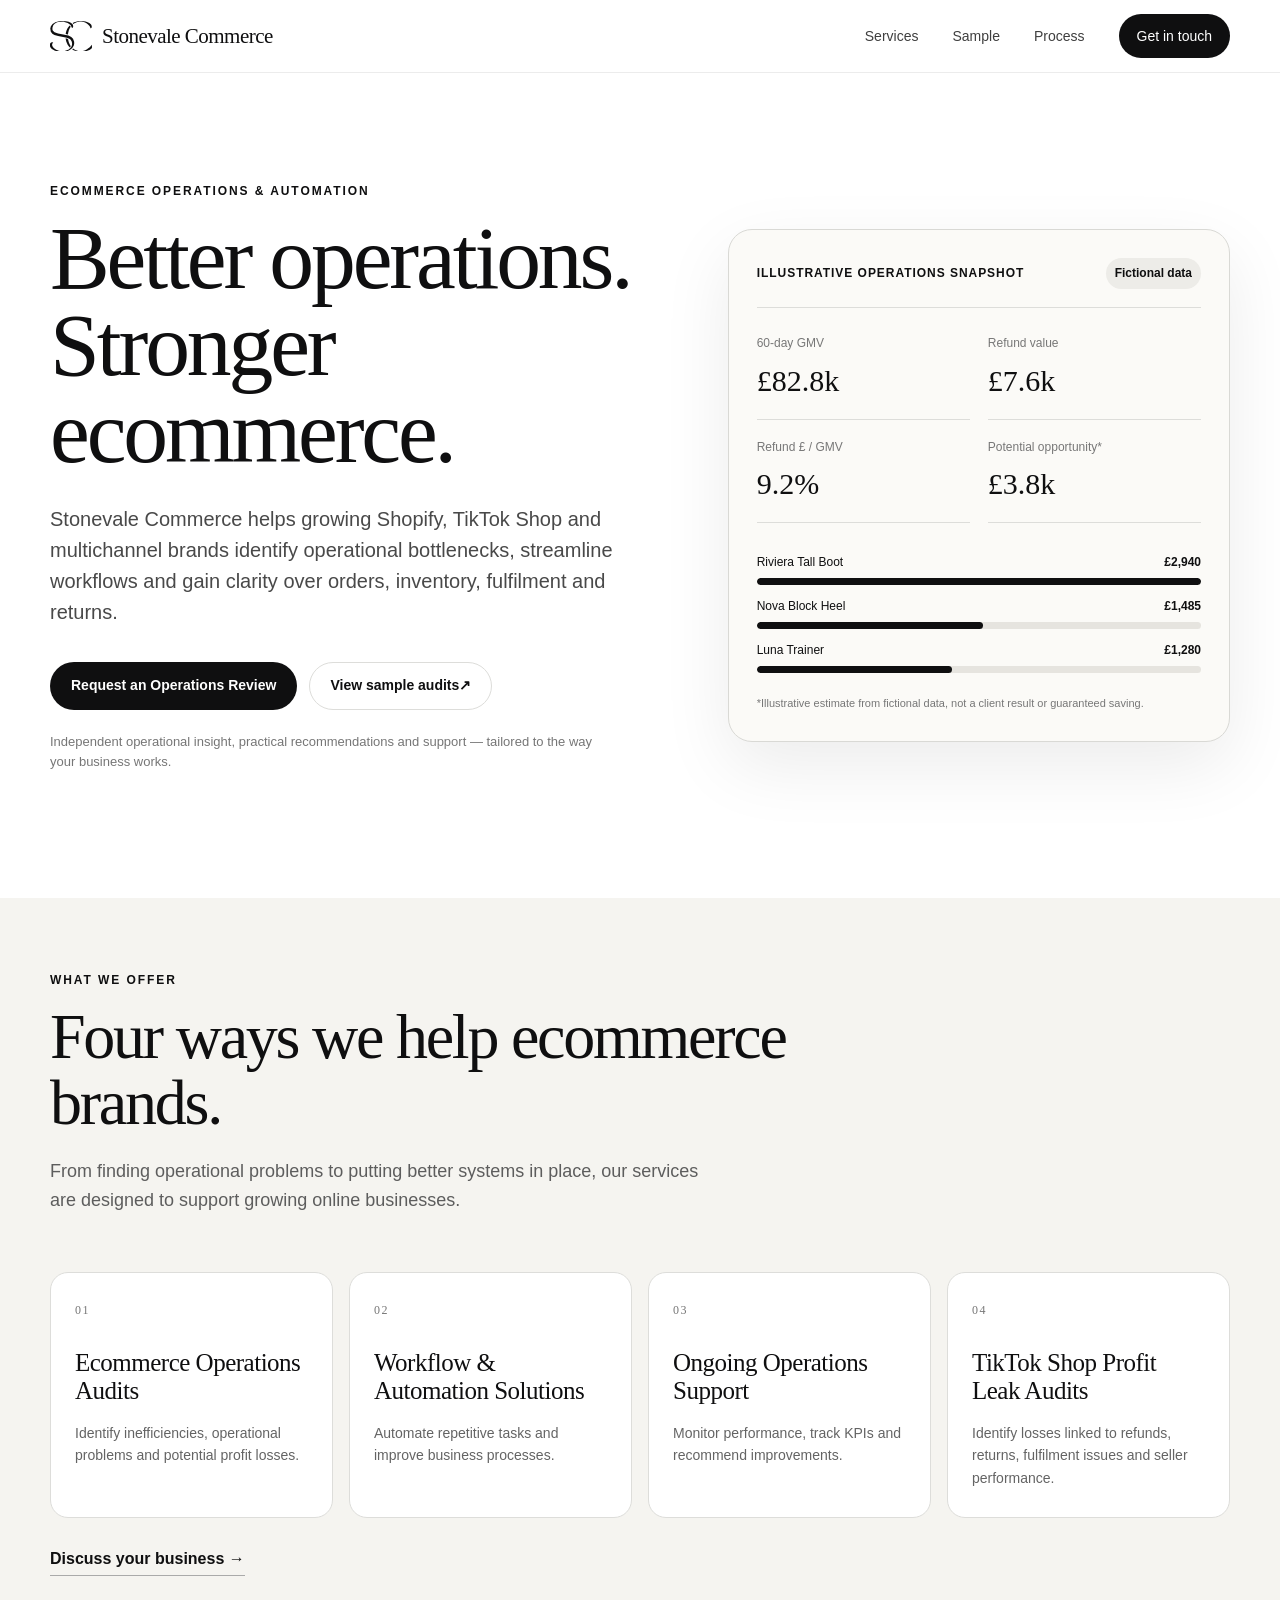
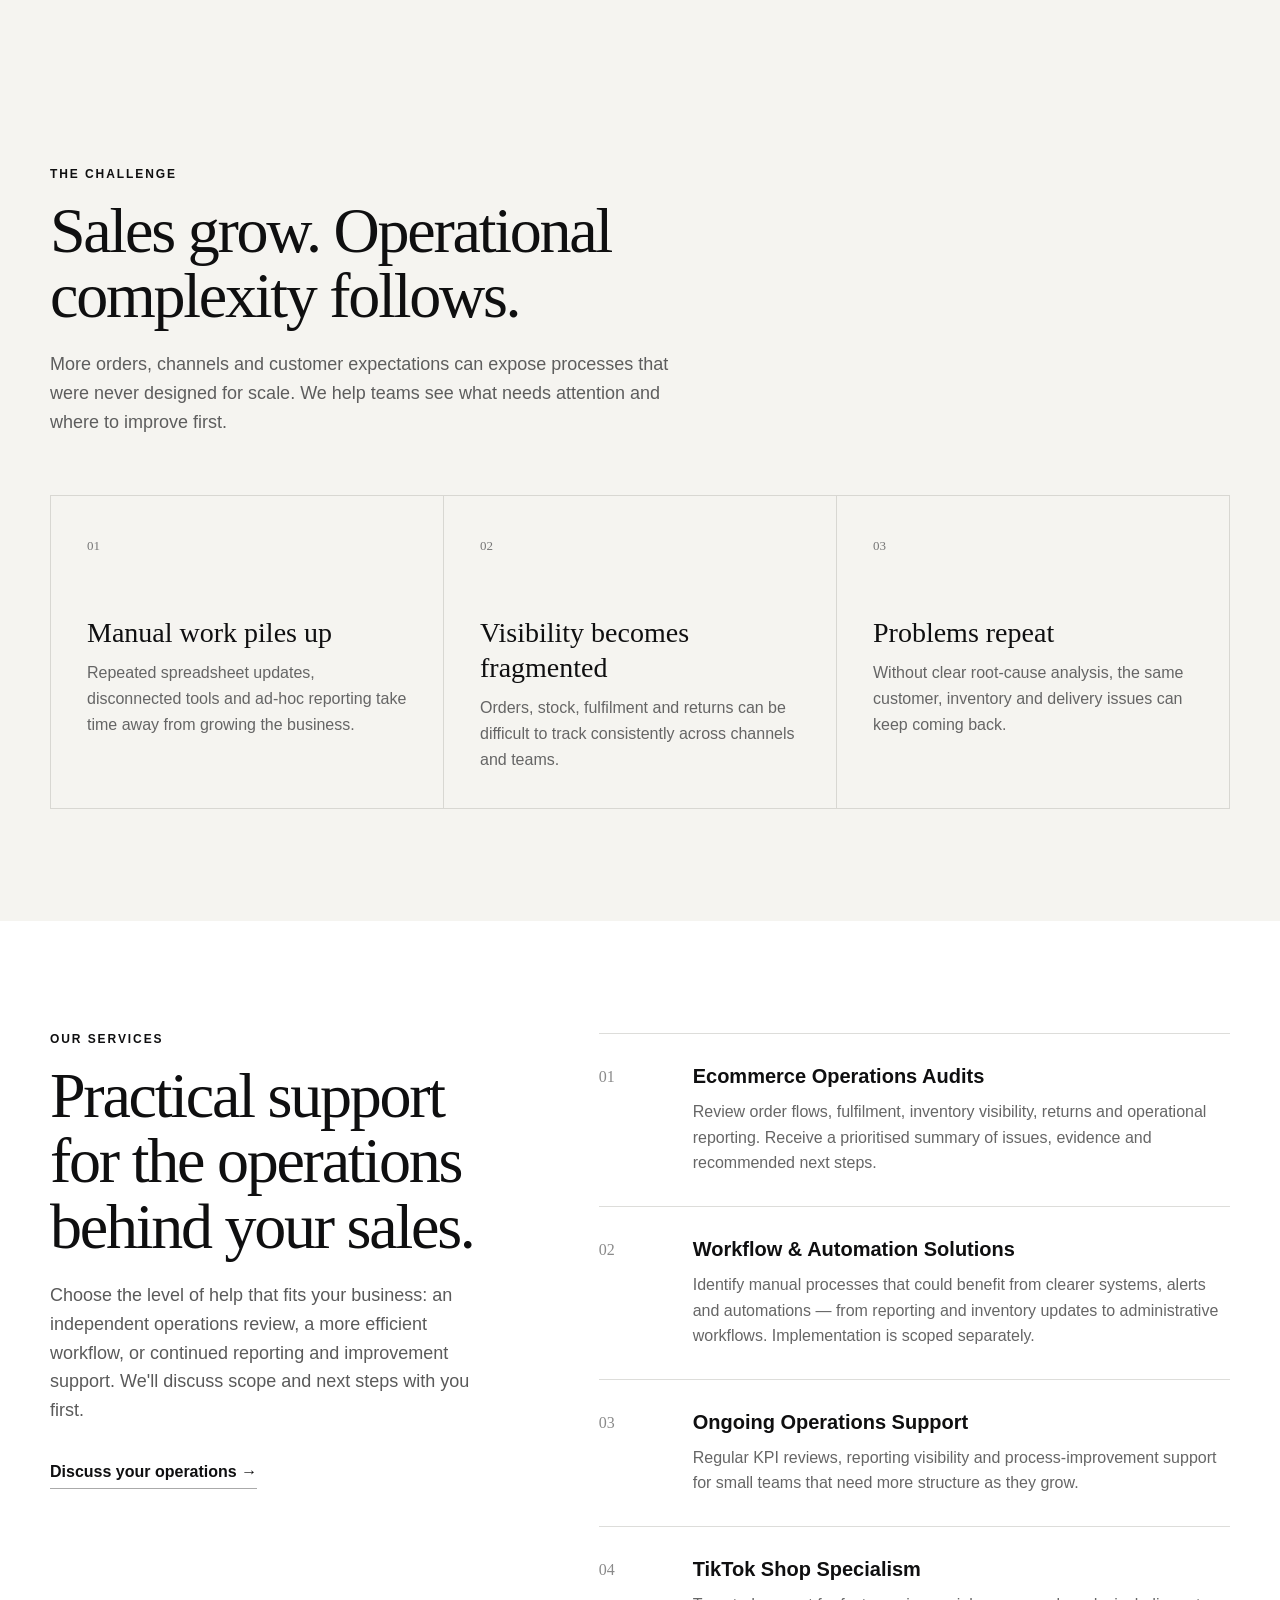
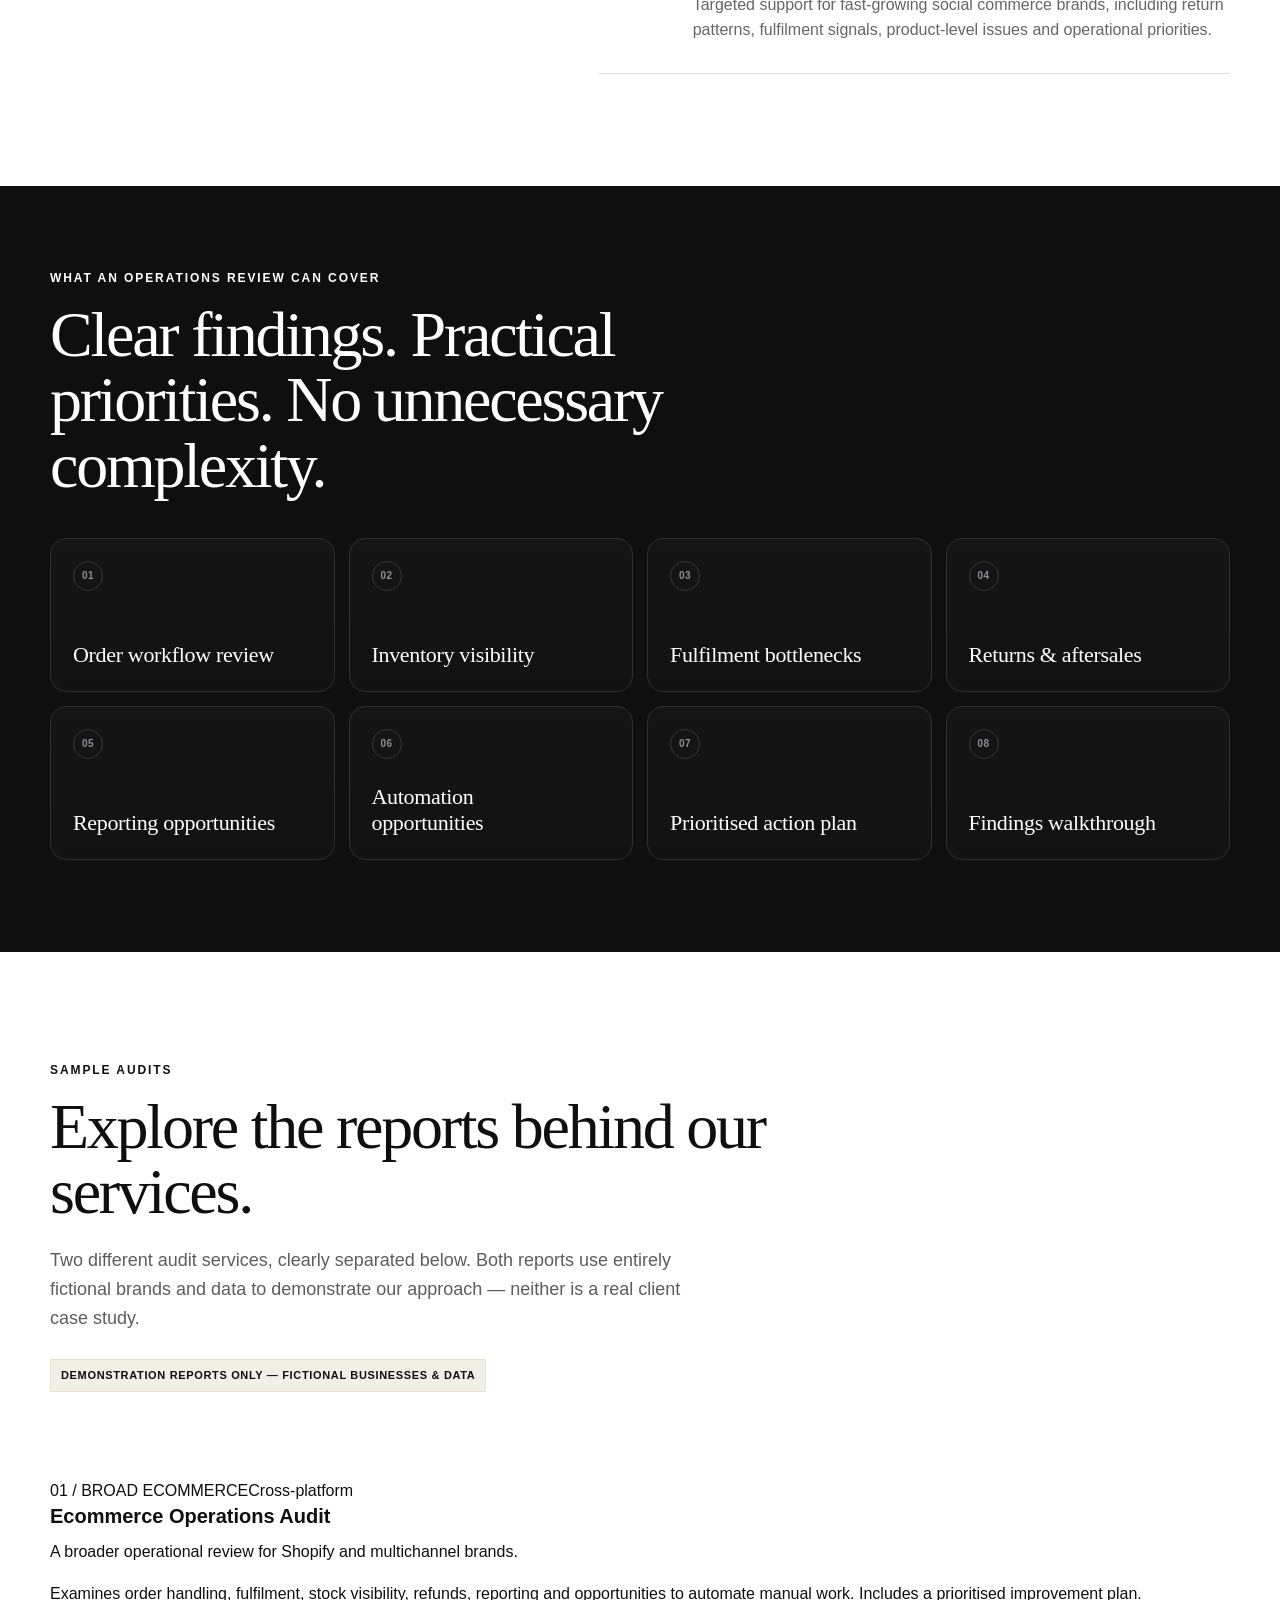
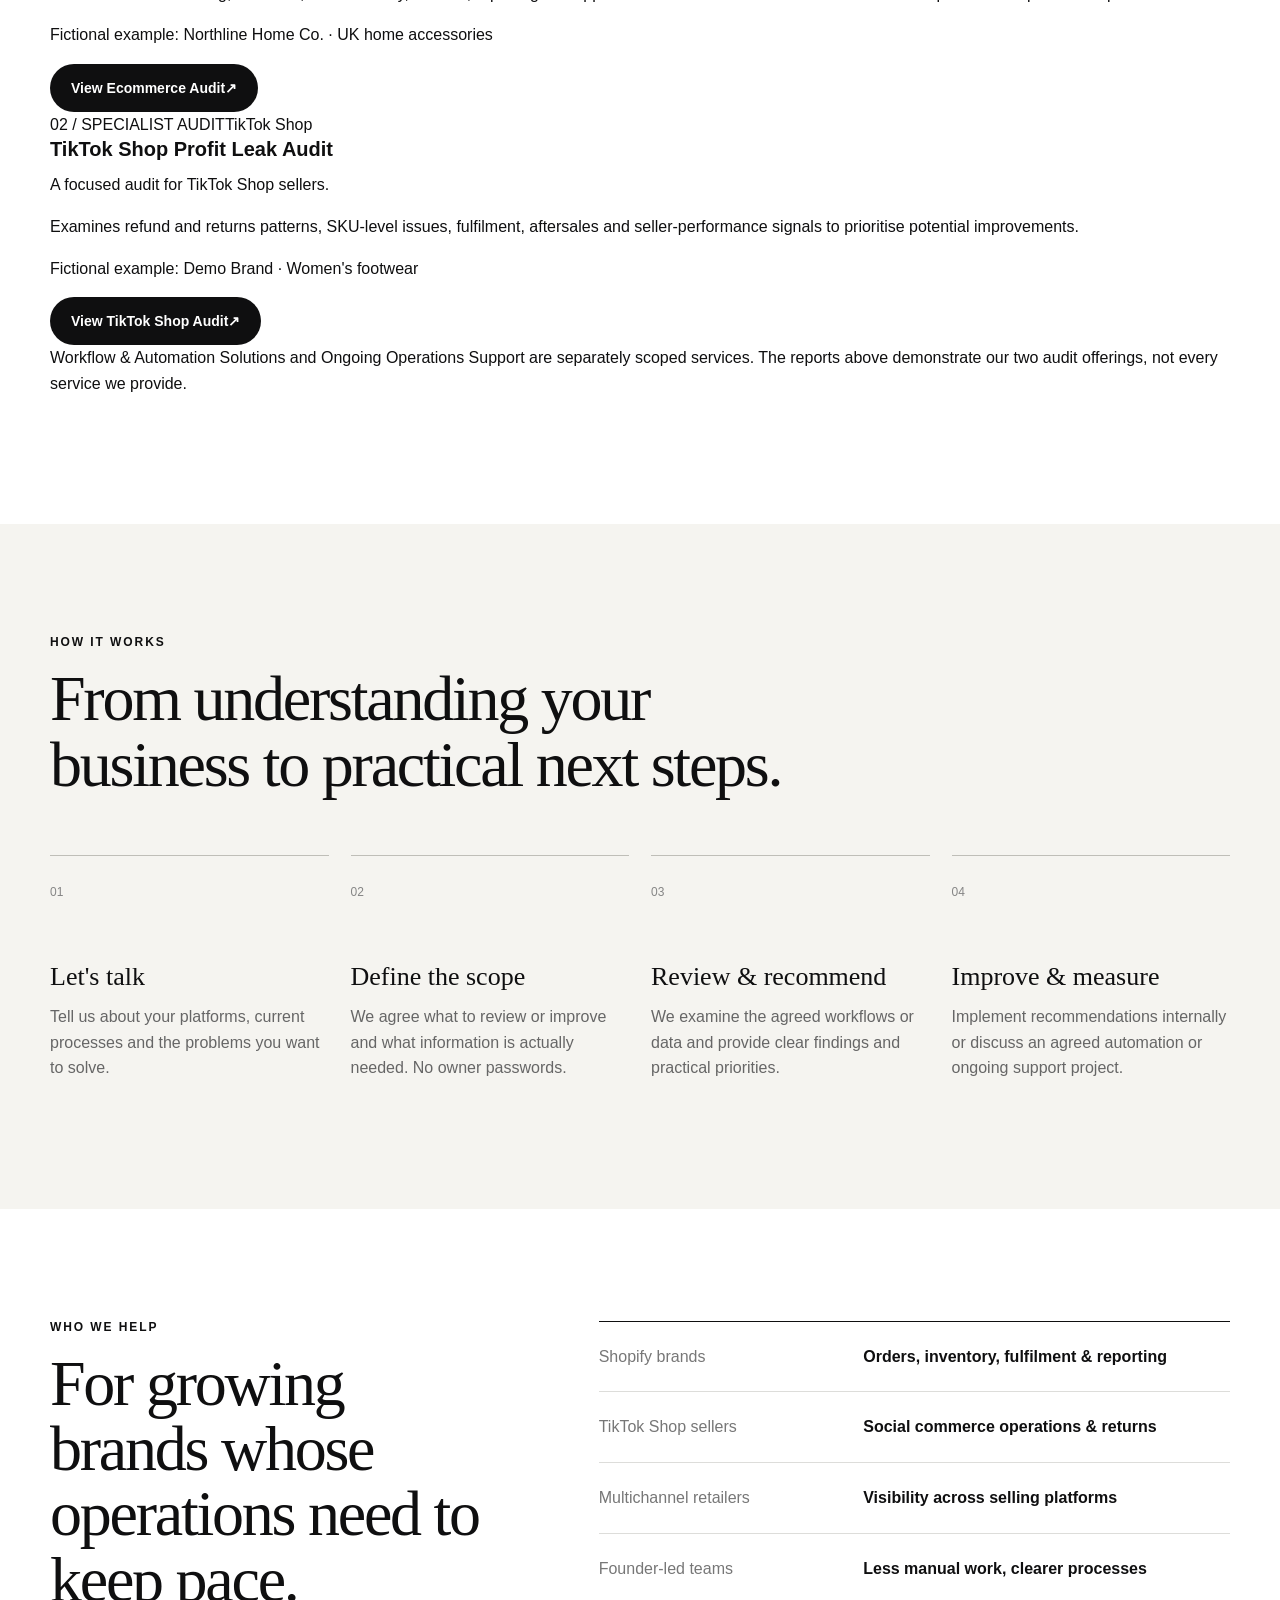
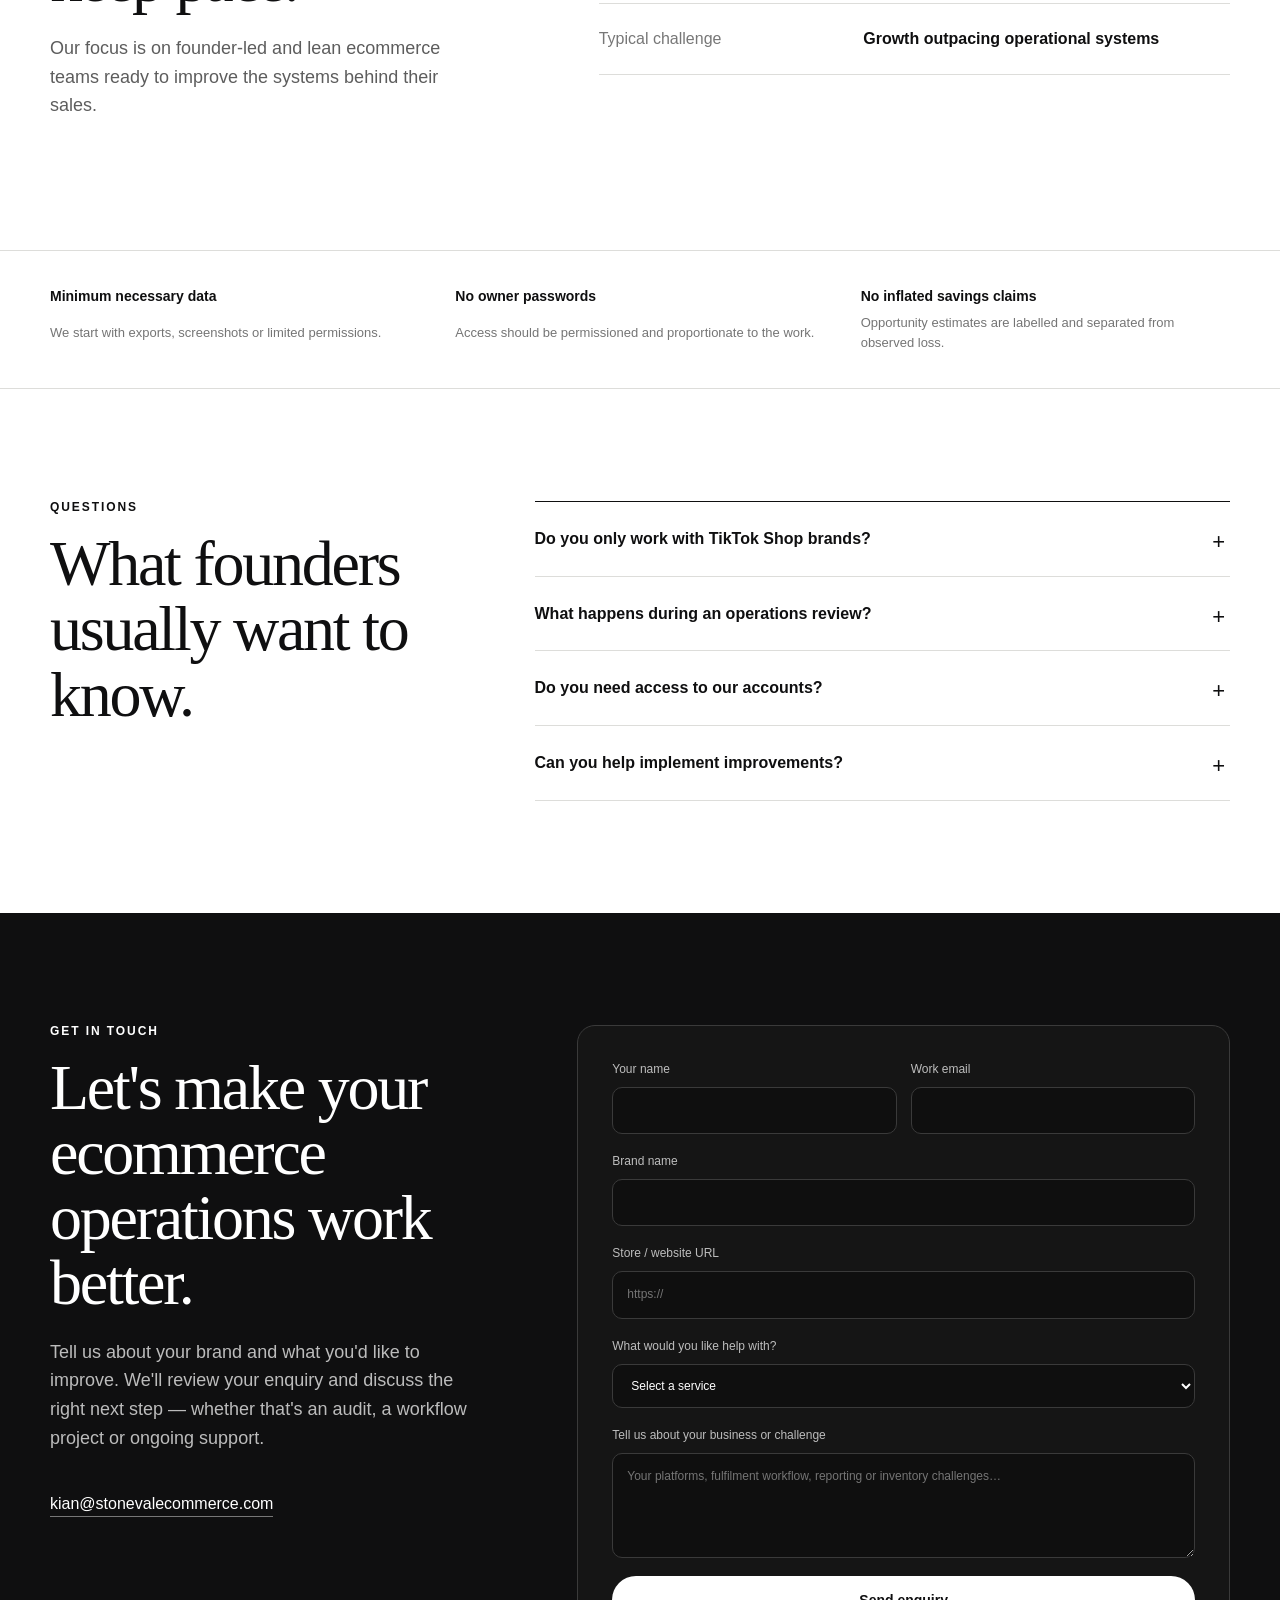
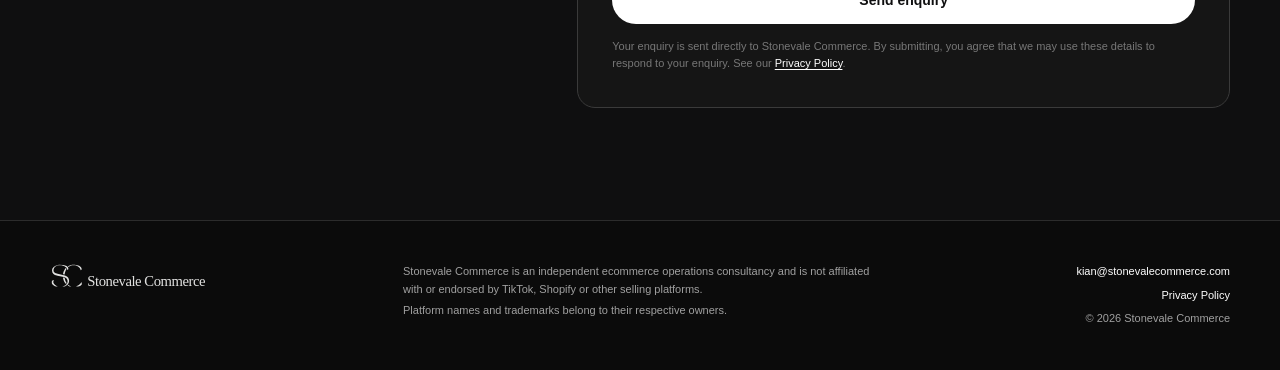
==== commit 51873c18: "Separate ecommerce and TikTok Shop sample audits with explicit service descriptions" ====
--- a/index.html
+++ b/index.html
@@ -47,7 +47,7 @@
           <p class="hero-lede">Stonevale Commerce helps growing Shopify, TikTok Shop and multichannel brands identify operational bottlenecks, streamline workflows and gain clarity over orders, inventory, fulfilment and returns.</p>
           <div class="hero-actions">
             <a class="button button-dark" href="#contact">Request an Operations Review</a>
-            <a class="button button-text" href="sample-audit.html" target="_blank" rel="noopener">View illustrative audit <span aria-hidden="true">↗</span></a>
+            <a class="button button-text" href="#sample">View sample audits <span aria-hidden="true">↗</span></a>
           </div>
           <p class="microcopy">Independent operational insight, practical recommendations and support — tailored to the way your business works.</p>
         </div>
@@ -138,29 +138,34 @@
     </section>
 
     <section class="sample section-pad" id="sample">
-      <div class="container sample-grid">
-        <div class="sample-copy reveal">
-          <p class="eyebrow">See the output</p>
-          <h2>See an example of our audit approach.</h2>
-          <p>Our existing sample uses fictional TikTok Shop data for a hypothetical footwear brand. It demonstrates the analytical approach behind one type of operational review; actual scopes depend on your business and sales channels.</p>
-          <div class="sample-disclaimer">ILLUSTRATIVE SAMPLE — FICTIONAL BRAND & DATA</div>
-          <a class="button button-dark" href="sample-audit.html" target="_blank" rel="noopener">Open sample report <span aria-hidden="true">↗</span></a>
-        </div>
-        <div class="report-preview reveal">
-          <div class="preview-head">
-            <img src="assets/stonevale-mark.svg" alt="Stonevale Commerce monogram" />
-            <span>Profit Leak Audit</span>
-          </div>
-          <h3>Demo Brand<br />Women's Footwear</h3>
-          <div class="preview-rule"></div>
-          <div class="preview-stats">
-            <div><span>GMV</span><strong>£82.8k</strong></div>
-            <div><span>Refund value</span><strong>£7.6k</strong></div>
-            <div><span>Addressable*</span><strong>£3.8k</strong></div>
-          </div>
-          <p>Three SKUs account for most of the sample's priority leakage. The two leading shop-health opportunities are seller-fault refunds and aftersales handling.</p>
-          <small>*Illustrative only.</small>
-        </div>
+      <div class="container">
+        <div class="section-heading reveal">
+          <p class="eyebrow">Sample audits</p>
+          <h2>Explore the reports behind our services.</h2>
+          <p>Two different audit services, clearly separated below. Both reports use entirely fictional brands and data to demonstrate our approach — neither is a real client case study.</p>
+          <div class="sample-disclaimer">DEMONSTRATION REPORTS ONLY — FICTIONAL BUSINESSES &amp; DATA</div>
+        </div>
+        <div class="sample-audits-grid">
+          <article class="sample-audit-card reveal">
+            <div class="sample-audit-card-top"><span class="sample-audit-number">01 / BROAD ECOMMERCE</span><span class="sample-audit-pill">Cross-platform</span></div>
+            <h3>Ecommerce Operations Audit</h3>
+            <p class="sample-audit-subtitle">A broader operational review for Shopify and multichannel brands.</p>
+            <p>Examines order handling, fulfilment, stock visibility, refunds, reporting and opportunities to automate manual work. Includes a prioritised improvement plan.</p>
+            <div class="sample-audit-divider"></div>
+            <p class="sample-audit-demo">Fictional example: Northline Home Co. · UK home accessories</p>
+            <a class="button button-dark" href="sample-ecommerce-audit.html" target="_blank" rel="noopener">View Ecommerce Audit <span aria-hidden="true">↗</span></a>
+          </article>
+          <article class="sample-audit-card reveal">
+            <div class="sample-audit-card-top"><span class="sample-audit-number">02 / SPECIALIST AUDIT</span><span class="sample-audit-pill">TikTok Shop</span></div>
+            <h3>TikTok Shop Profit Leak Audit</h3>
+            <p class="sample-audit-subtitle">A focused audit for TikTok Shop sellers.</p>
+            <p>Examines refund and returns patterns, SKU-level issues, fulfilment, aftersales and seller-performance signals to prioritise potential improvements.</p>
+            <div class="sample-audit-divider"></div>
+            <p class="sample-audit-demo">Fictional example: Demo Brand · Women's footwear</p>
+            <a class="button button-dark" href="sample-audit.html" target="_blank" rel="noopener">View TikTok Shop Audit <span aria-hidden="true">↗</span></a>
+          </article>
+        </div>
+        <p class="sample-scope-note">Workflow &amp; Automation Solutions and Ongoing Operations Support are separately scoped services. The reports above demonstrate our two audit offerings, not every service we provide.</p>
       </div>
     </section>
 
--- a/styles.css
+++ b/styles.css
@@ -302,3 +302,16 @@
   .privacy-content h2 { font-size:26px; }
   .privacy-back { font-size:12px; }
 }
+
+
+/* Four-service overview directly below the hero */
+.services-overview { padding-top: 76px; padding-bottom: 80px; }
+.services-overview .section-heading { max-width: 850px; }
+.services-overview-grid { display: grid; grid-template-columns: repeat(4, minmax(0, 1fr)); gap: 16px; margin-top: 38px; }
+.service-overview-card { background: #fff; border: 1px solid var(--line); border-radius: 18px; padding: 28px 24px; min-width: 0; }
+.service-overview-card .index { display: block; color: #777; font-size: 12px; letter-spacing: .12em; margin-bottom: 28px; }
+.service-overview-card h3 { font-family: Georgia, "Times New Roman", serif; font-size: 25px; font-weight: 400; line-height: 1.15; letter-spacing: -.02em; margin-bottom: 16px; }
+.service-overview-card p { color: var(--muted); font-size: 14px; line-height: 1.6; margin: 0; }
+.services-overview-link { display: inline-block; margin-top: 28px; }
+@media (max-width: 980px) { .services-overview-grid { grid-template-columns: repeat(2, minmax(0, 1fr)); } }
+@media (max-width: 600px) { .services-overview { padding-top: 58px; padding-bottom: 62px; } .services-overview-grid { grid-template-columns: 1fr; gap: 12px; margin-top: 26px; } .service-overview-card { padding: 22px; } .service-overview-card .index { margin-bottom: 12px; } }
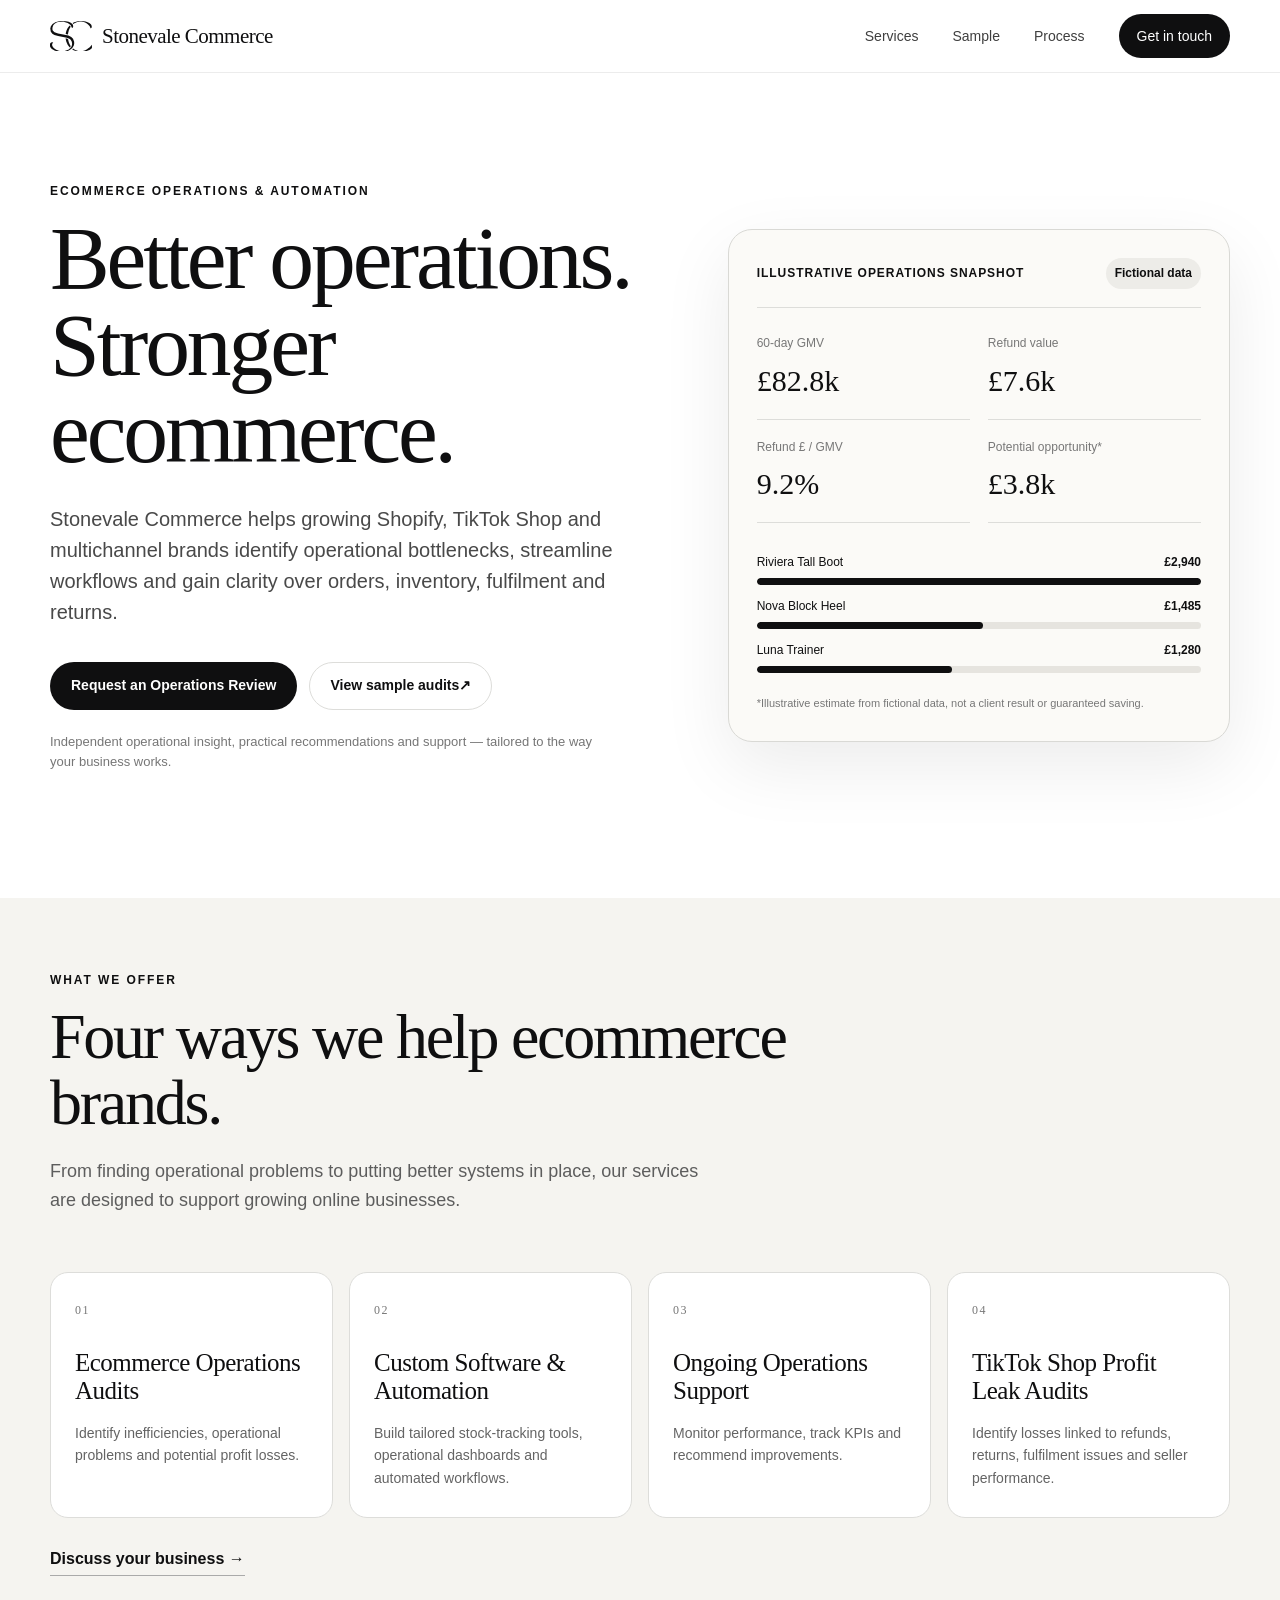
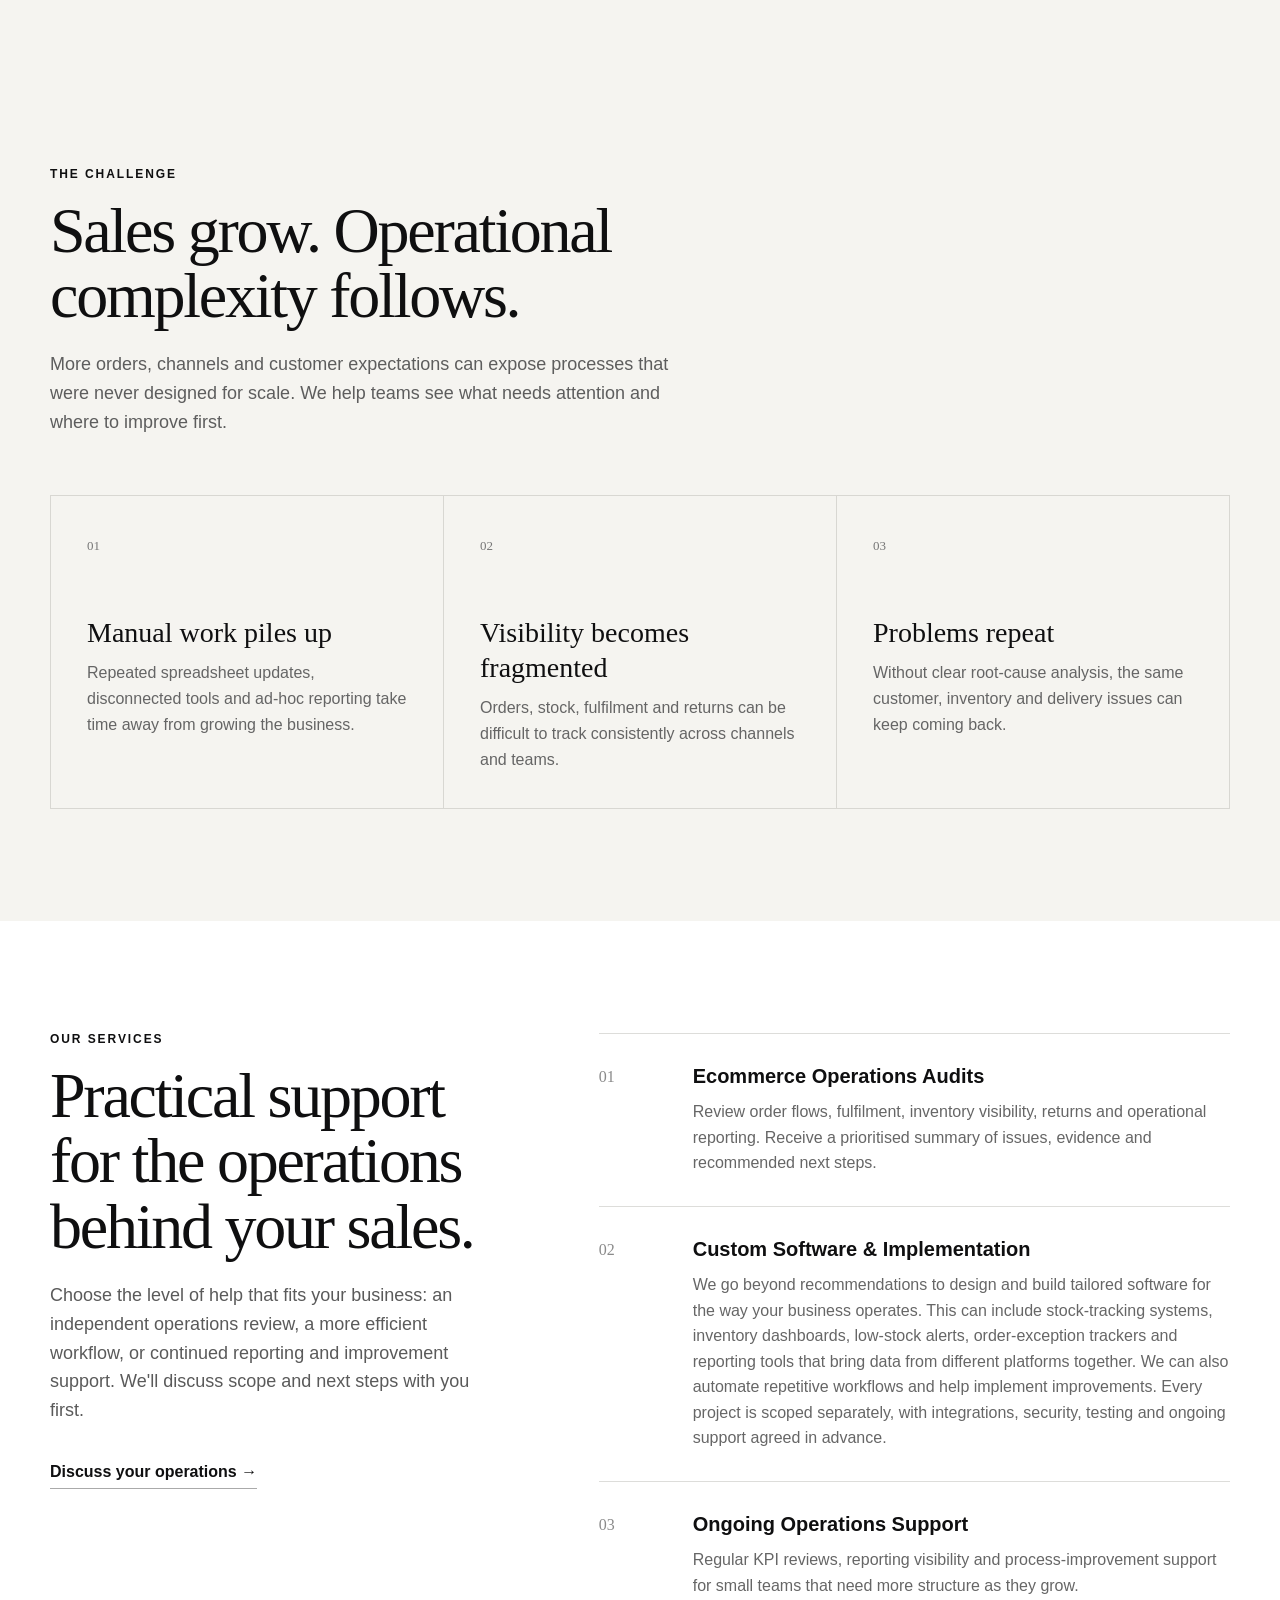
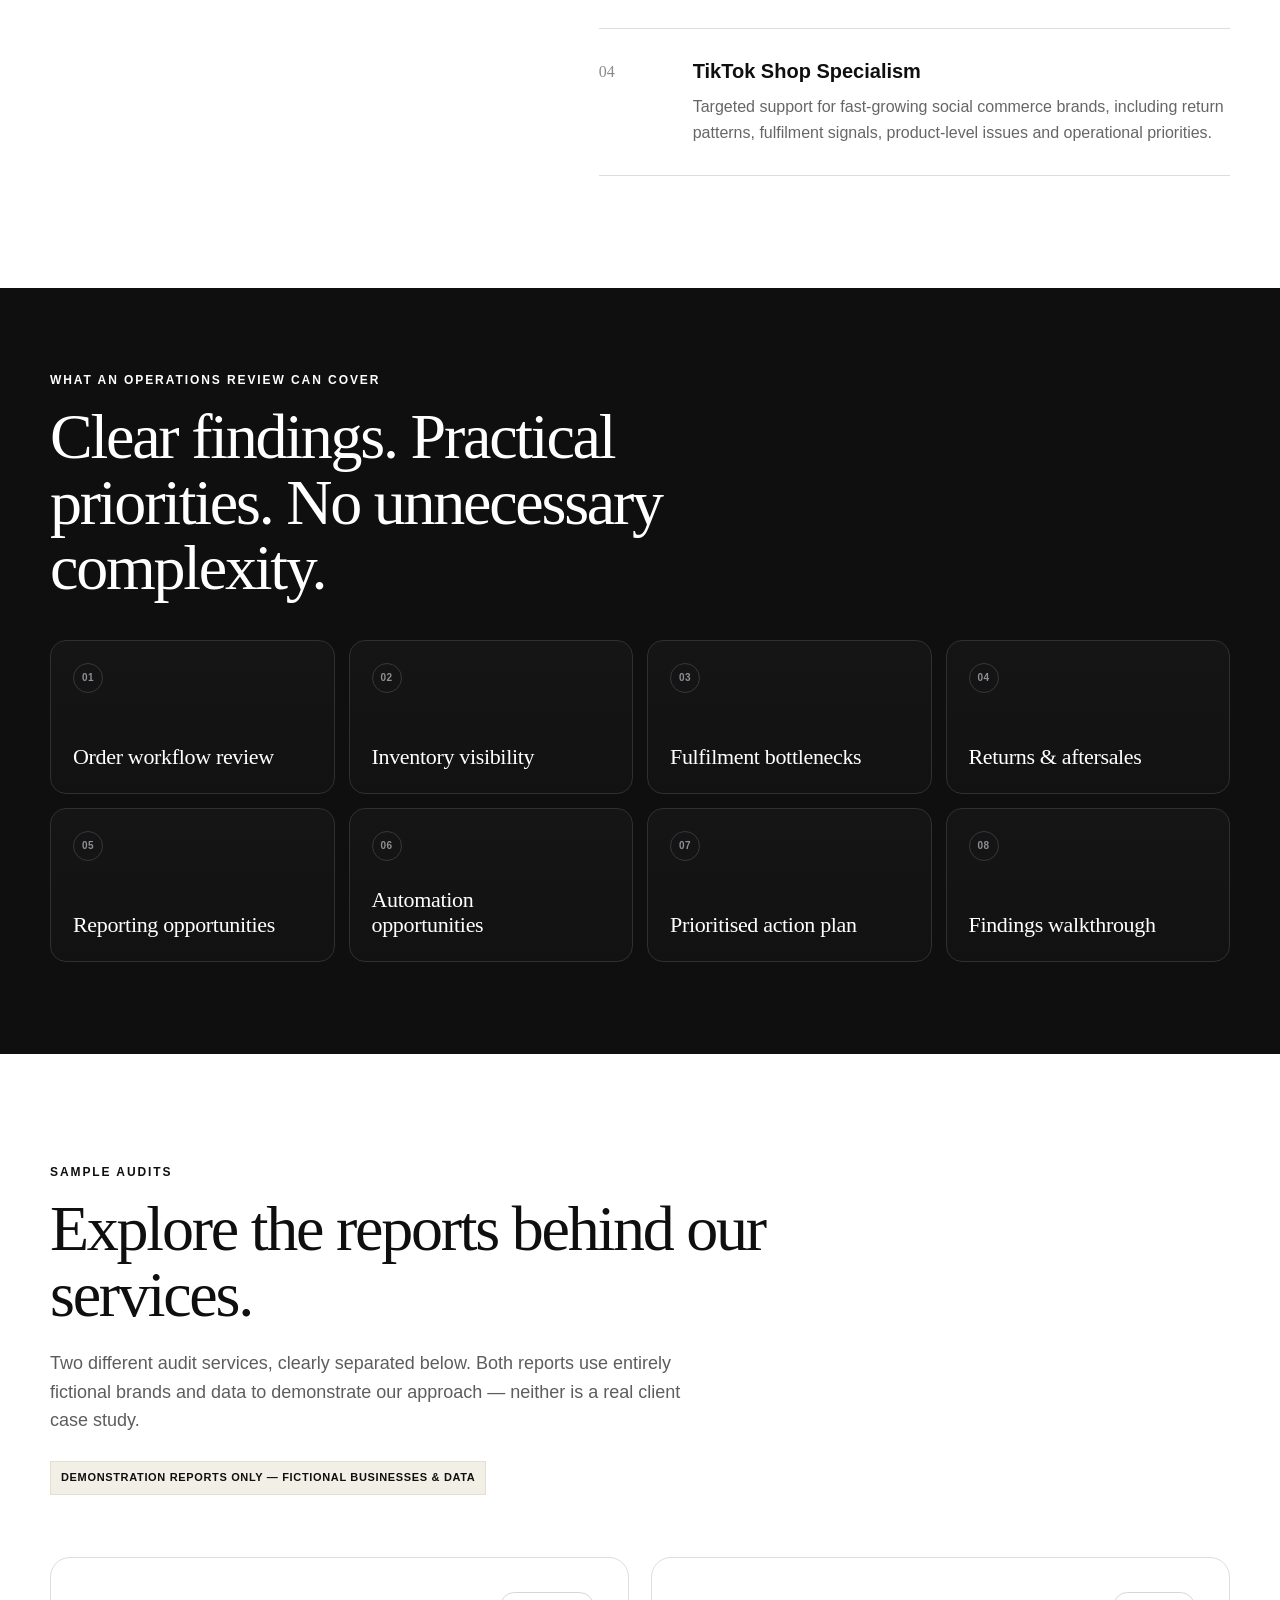
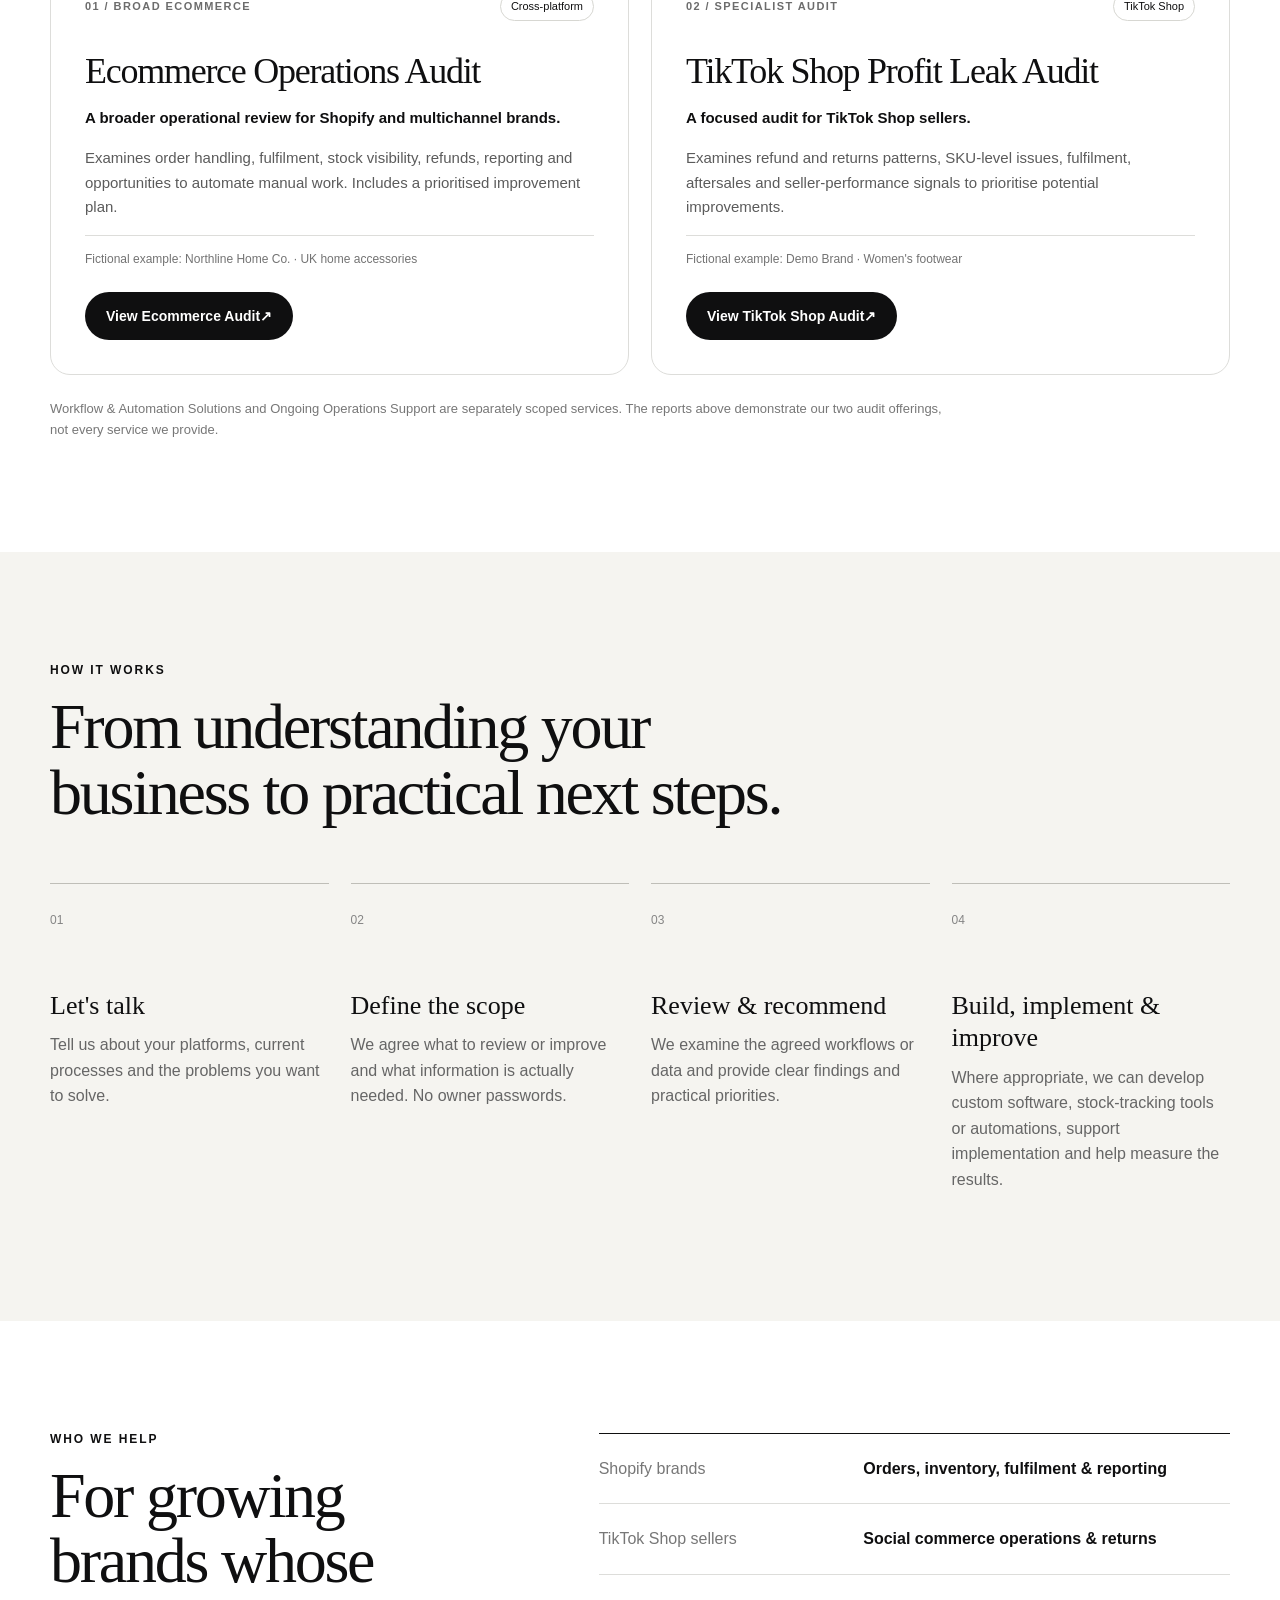
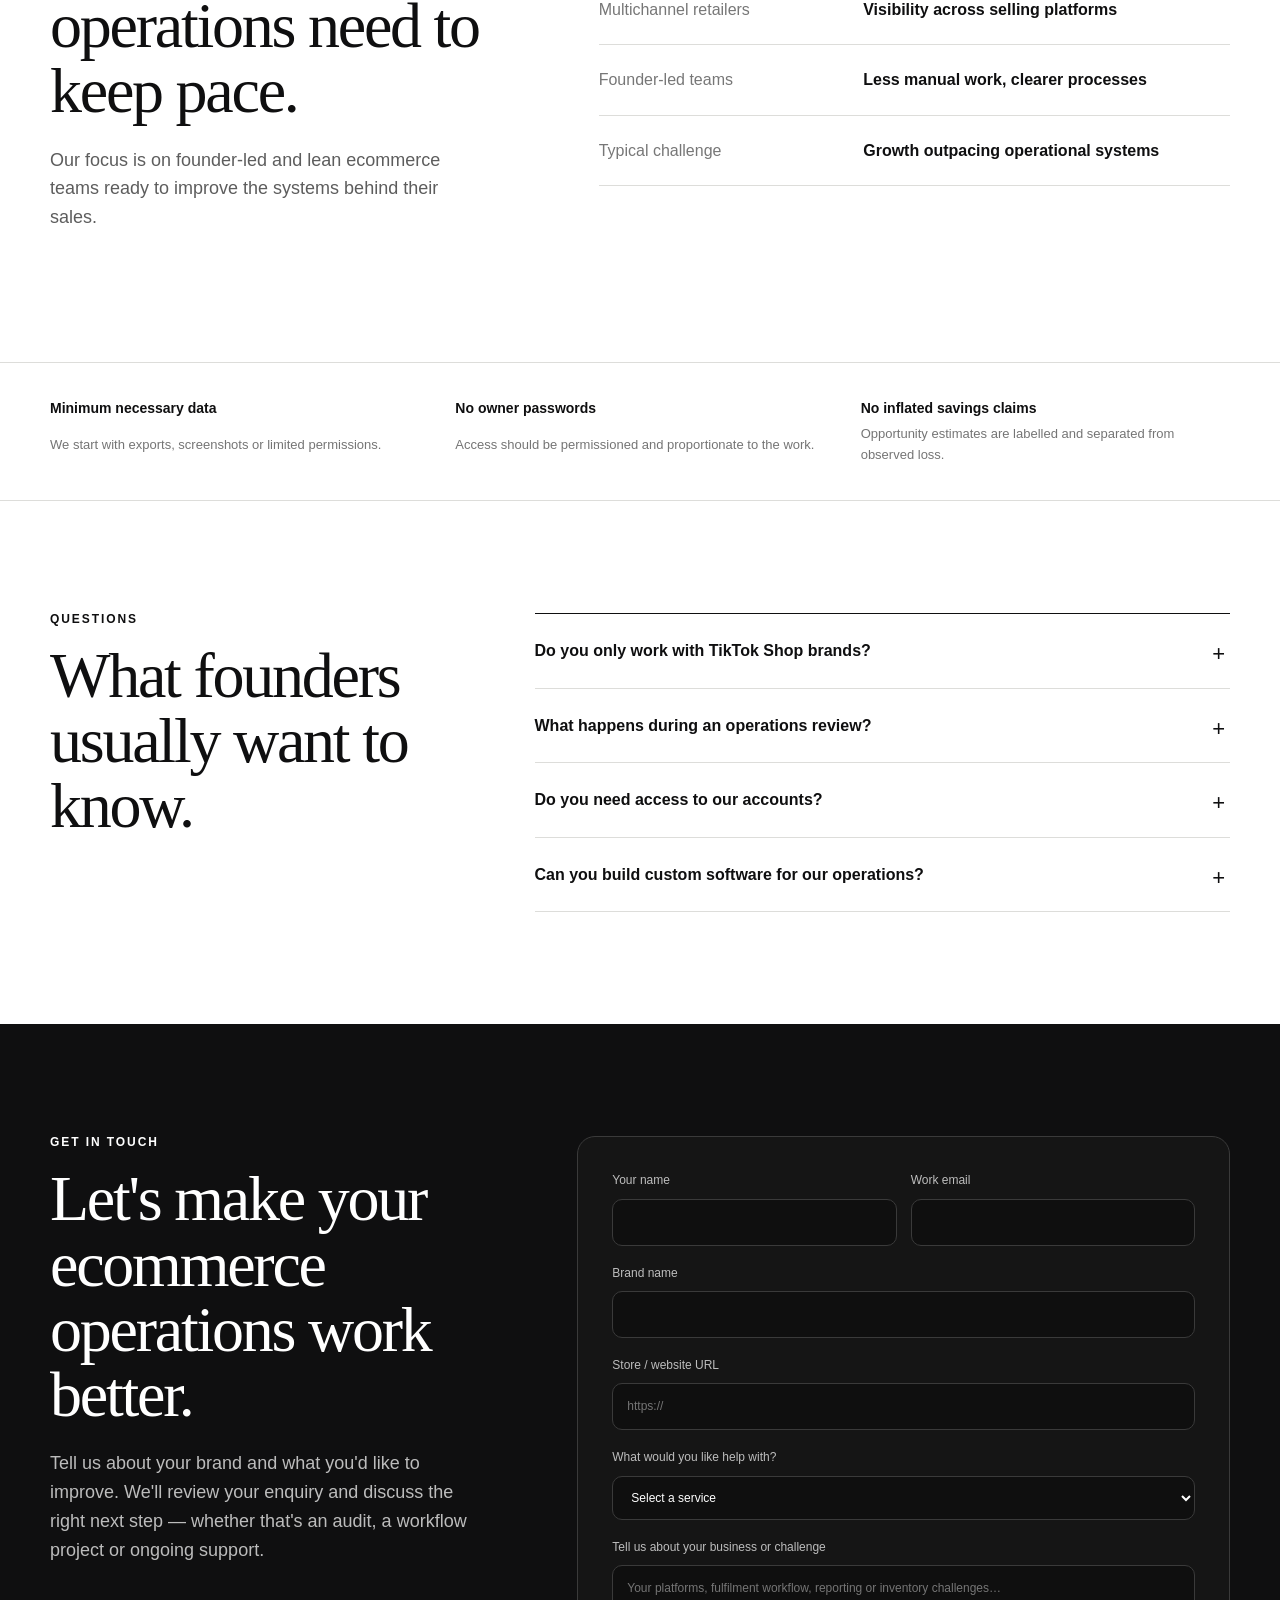
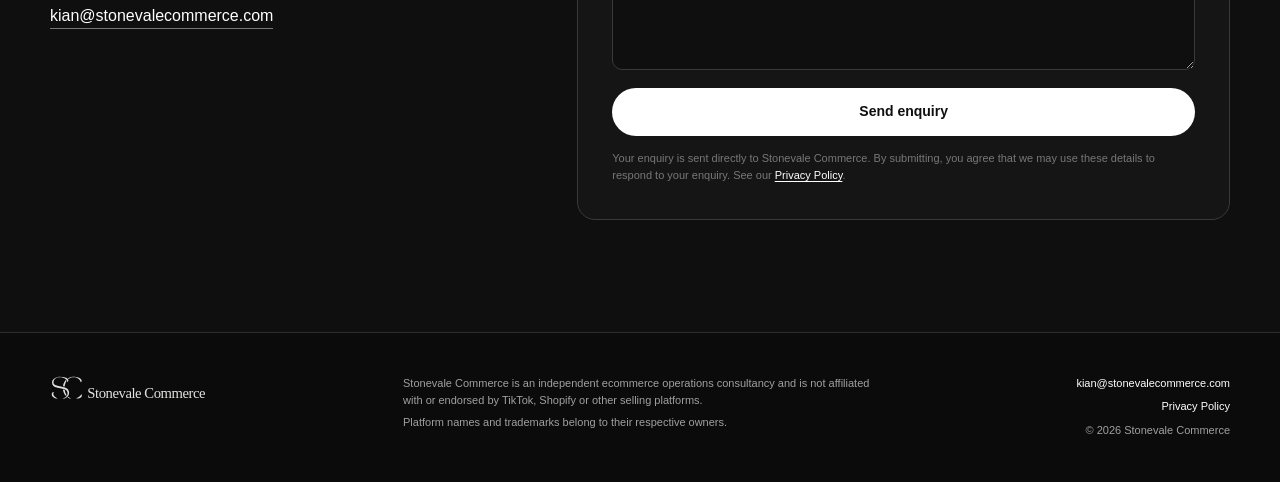
==== commit 83be4047: "Clarify Stonevale custom software and implementation capabilities" ====
--- a/index.html
+++ b/index.html
@@ -78,7 +78,7 @@
         </div>
         <div class="services-overview-grid">
           <article class="service-overview-card reveal"><span class="index">01</span><h3>Ecommerce Operations Audits</h3><p>Identify inefficiencies, operational problems and potential profit losses.</p></article>
-          <article class="service-overview-card reveal"><span class="index">02</span><h3>Workflow &amp; Automation Solutions</h3><p>Automate repetitive tasks and improve business processes.</p></article>
+          <article class="service-overview-card reveal"><span class="index">02</span><h3>Custom Software &amp; Automation</h3><p>Build tailored stock-tracking tools, operational dashboards and automated workflows.</p></article>
           <article class="service-overview-card reveal"><span class="index">03</span><h3>Ongoing Operations Support</h3><p>Monitor performance, track KPIs and recommend improvements.</p></article>
           <article class="service-overview-card reveal"><span class="index">04</span><h3>TikTok Shop Profit Leak Audits</h3><p>Identify losses linked to refunds, returns, fulfilment issues and seller performance.</p></article>
         </div>
@@ -111,7 +111,7 @@
         </div>
         <div class="audit-list">
           <article class="audit-item reveal"><span>01</span><div><h3>Ecommerce Operations Audits</h3><p>Review order flows, fulfilment, inventory visibility, returns and operational reporting. Receive a prioritised summary of issues, evidence and recommended next steps.</p></div></article>
-          <article class="audit-item reveal"><span>02</span><div><h3>Workflow &amp; Automation Solutions</h3><p>Identify manual processes that could benefit from clearer systems, alerts and automations — from reporting and inventory updates to administrative workflows. Implementation is scoped separately.</p></div></article>
+          <article class="audit-item reveal"><span>02</span><div><h3>Custom Software &amp; Implementation</h3><p>We go beyond recommendations to design and build tailored software for the way your business operates. This can include stock-tracking systems, inventory dashboards, low-stock alerts, order-exception trackers and reporting tools that bring data from different platforms together. We can also automate repetitive workflows and help implement improvements. Every project is scoped separately, with integrations, security, testing and ongoing support agreed in advance.</p></div></article>
           <article class="audit-item reveal"><span>03</span><div><h3>Ongoing Operations Support</h3><p>Regular KPI reviews, reporting visibility and process-improvement support for small teams that need more structure as they grow.</p></div></article>
           <article class="audit-item reveal"><span>04</span><div><h3>TikTok Shop Specialism</h3><p>Targeted support for fast-growing social commerce brands, including return patterns, fulfilment signals, product-level issues and operational priorities.</p></div></article>
         </div>
@@ -179,7 +179,7 @@
           <article class="process-step reveal"><span>01</span><h3>Let's talk</h3><p>Tell us about your platforms, current processes and the problems you want to solve.</p></article>
           <article class="process-step reveal"><span>02</span><h3>Define the scope</h3><p>We agree what to review or improve and what information is actually needed. No owner passwords.</p></article>
           <article class="process-step reveal"><span>03</span><h3>Review &amp; recommend</h3><p>We examine the agreed workflows or data and provide clear findings and practical priorities.</p></article>
-          <article class="process-step reveal"><span>04</span><h3>Improve &amp; measure</h3><p>Implement recommendations internally or discuss an agreed automation or ongoing support project.</p></article>
+          <article class="process-step reveal"><span>04</span><h3>Build, implement &amp; improve</h3><p>Where appropriate, we can develop custom software, stock-tracking tools or automations, support implementation and help measure the results.</p></article>
         </div>
       </div>
     </section>
@@ -216,7 +216,7 @@
           <details class="reveal"><summary>Do you only work with TikTok Shop brands?</summary><p>No. We work with growing Shopify, TikTok Shop and multichannel ecommerce businesses. TikTok Shop remains one of our specialisms.</p></details>
           <details class="reveal"><summary>What happens during an operations review?</summary><p>We agree a scope, review relevant workflows and data, then provide a prioritised set of findings and recommendations. Every review is tailored to the business.</p></details>
           <details class="reveal"><summary>Do you need access to our accounts?</summary><p>We start with minimum necessary information, such as exports or screenshots. Any access should be limited, permissioned and proportionate. We never require your owner password.</p></details>
-          <details class="reveal"><summary>Can you help implement improvements?</summary><p>Potentially, yes. We can discuss a separate, clearly scoped workflow automation or support project once we've understood your needs.</p></details>
+          <details class="reveal"><summary>Can you build custom software for our operations?</summary><p>Yes. Beyond audits, we can scope and develop tailored operational tools such as stock-tracking systems, inventory and reporting dashboards, order-exception trackers and workflow automations. More complex integrations are assessed for technical feasibility, data security and ongoing maintenance before we agree a build.</p></details>
         </div>
       </div>
     </section>
@@ -241,7 +241,7 @@
             <select name="service" required>
               <option value="" selected disabled>Select a service</option>
               <option>Ecommerce Operations Audit</option>
-              <option>Workflow &amp; Automation</option>
+              <option>Custom Software &amp; Automation</option>
               <option>Ongoing Operations Support</option>
               <option>Not sure yet / general enquiry</option>
             </select>
--- a/styles.css
+++ b/styles.css
@@ -315,3 +315,19 @@
 .services-overview-link { display: inline-block; margin-top: 28px; }
 @media (max-width: 980px) { .services-overview-grid { grid-template-columns: repeat(2, minmax(0, 1fr)); } }
 @media (max-width: 600px) { .services-overview { padding-top: 58px; padding-bottom: 62px; } .services-overview-grid { grid-template-columns: 1fr; gap: 12px; margin-top: 26px; } .service-overview-card { padding: 22px; } .service-overview-card .index { margin-bottom: 12px; } }
+
+/* Distinct sample audit showcase */
+.sample .section-heading{max-width:860px;margin-bottom:34px}
+.sample-audits-grid{display:grid;grid-template-columns:repeat(2,minmax(0,1fr));gap:22px}
+.sample-audit-card{border:1px solid var(--line);background:#fff;border-radius:20px;padding:34px;display:flex;flex-direction:column;align-items:flex-start}
+.sample-audit-card-top{display:flex;justify-content:space-between;align-items:center;gap:12px;width:100%;margin-bottom:30px}
+.sample-audit-number{font-size:11px;letter-spacing:.13em;font-weight:750;color:#6c6c6c}
+.sample-audit-pill{font-size:11px;border:1px solid #d7d7d2;border-radius:100px;padding:5px 10px;white-space:nowrap}
+.sample-audit-card h3{font:400 clamp(27px,3vw,36px)/1.13 Georgia,"Times New Roman",serif;letter-spacing:-.035em;margin-bottom:14px}
+.sample-audit-card p{color:#5b5b5b;font-size:15px;line-height:1.65}
+.sample-audit-card .sample-audit-subtitle{color:var(--ink);font-weight:650}
+.sample-audit-divider{height:1px;background:var(--line);width:100%;margin:auto 0 14px}
+.sample-audit-card .sample-audit-demo{font-size:12px;color:#737373;margin:0 0 22px}
+.sample-audit-card .button{margin-top:auto}
+.sample-scope-note{color:#777;font-size:13px;margin:24px 0 0;max-width:900px}
+@media(max-width:760px){.sample-audits-grid{grid-template-columns:1fr}.sample-audit-card{padding:26px}.sample-audit-card-top{margin-bottom:20px}}
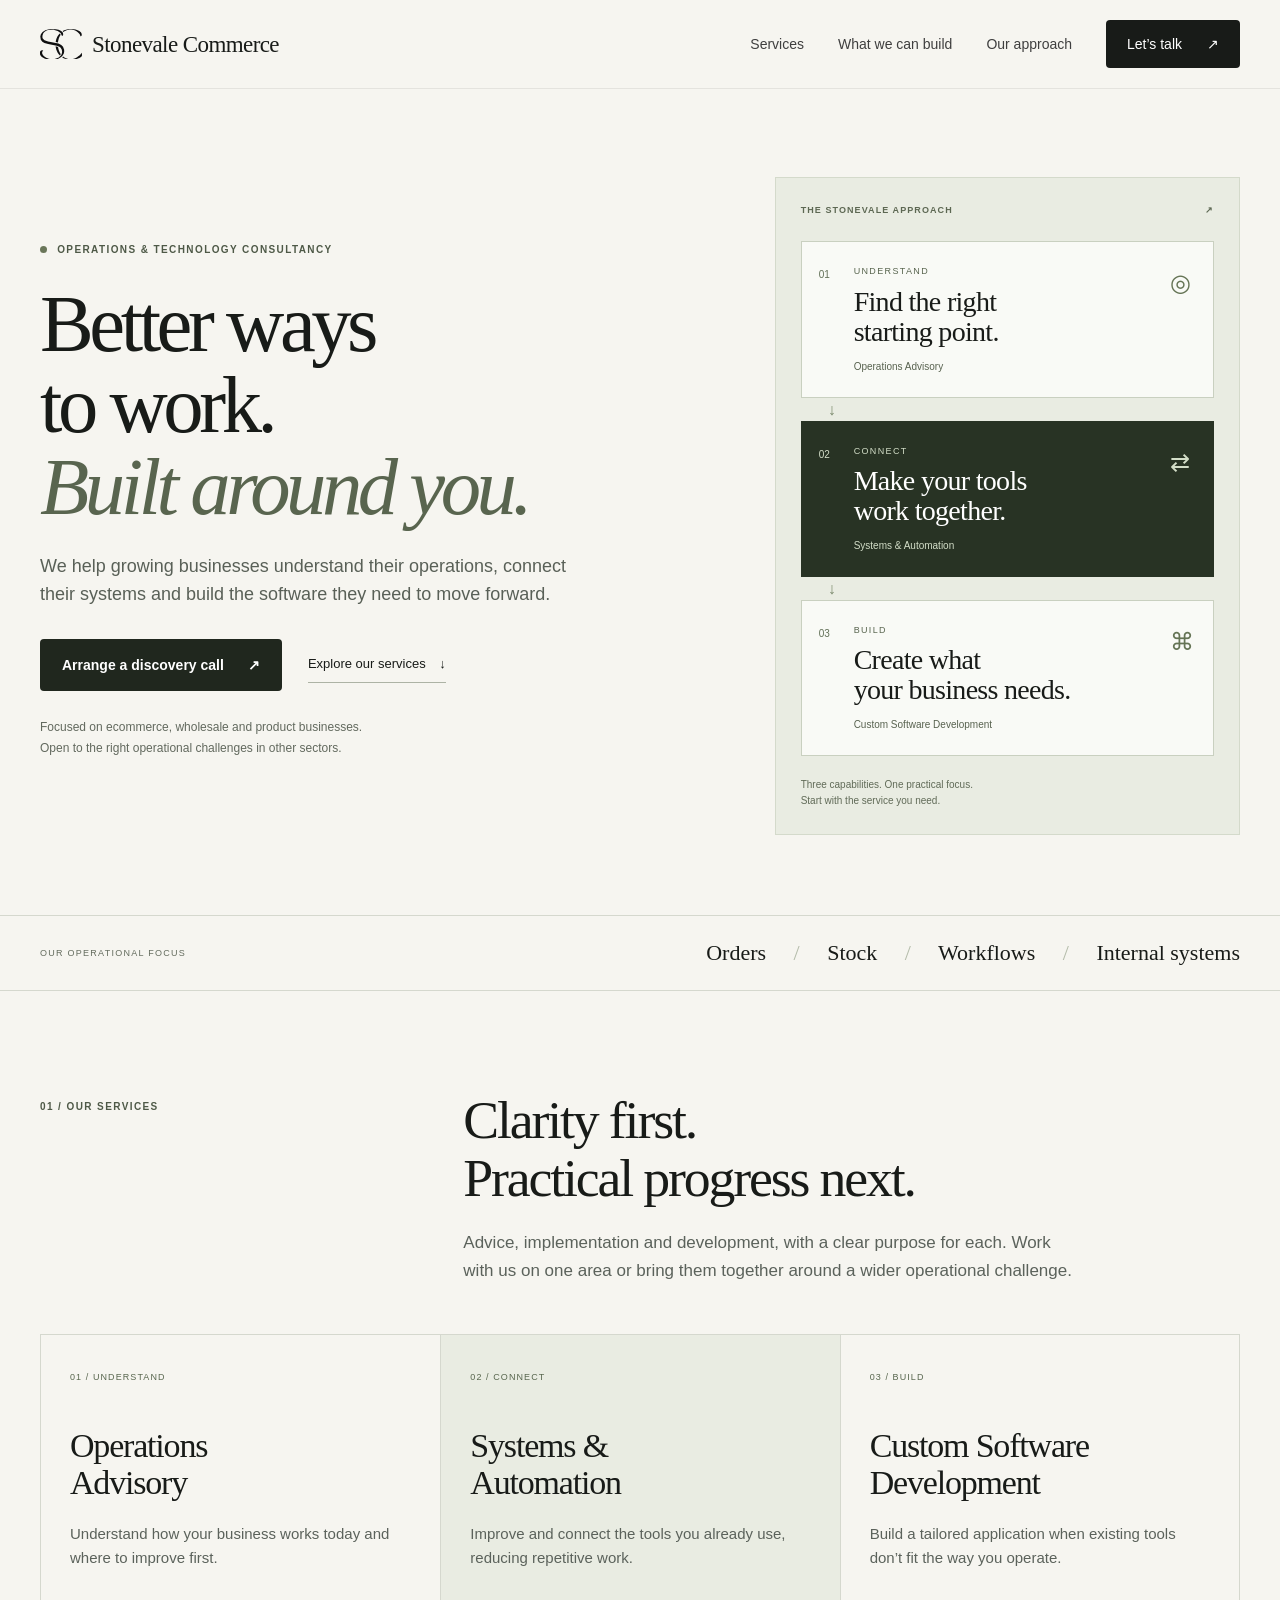
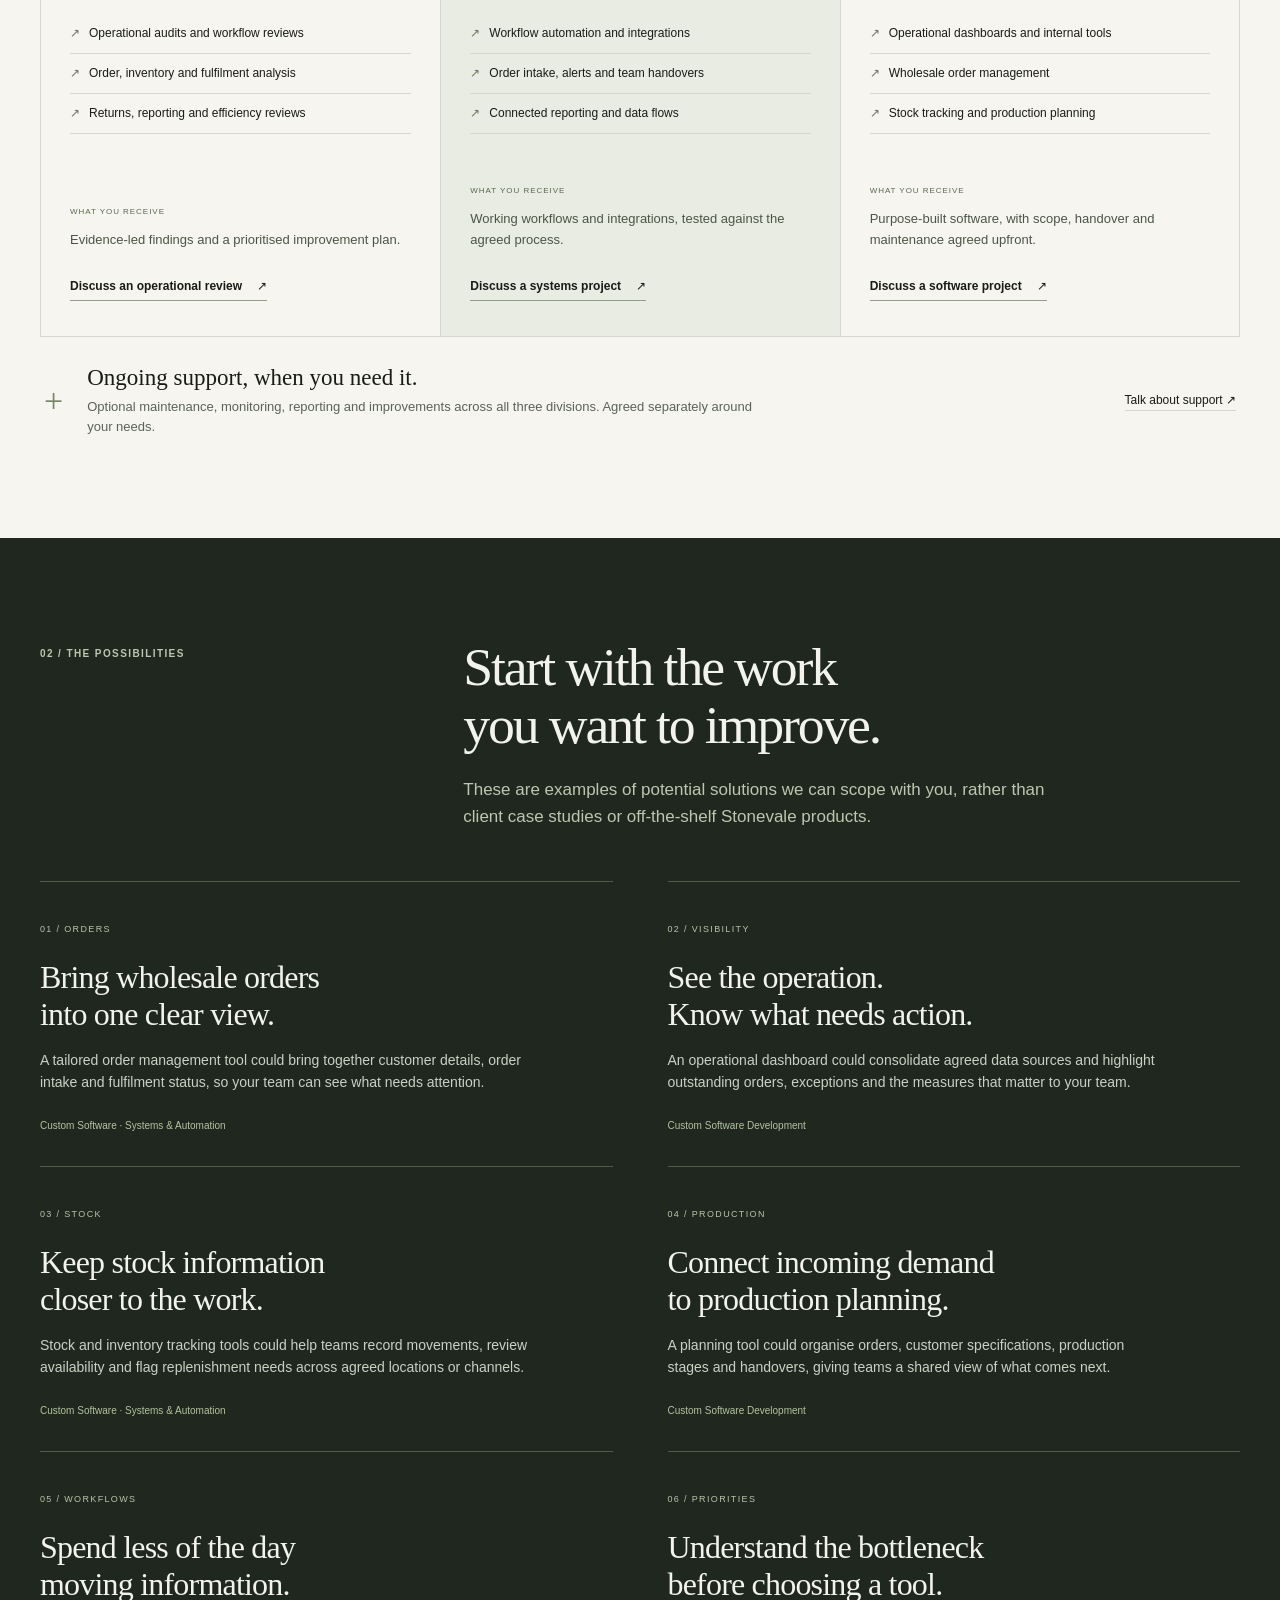
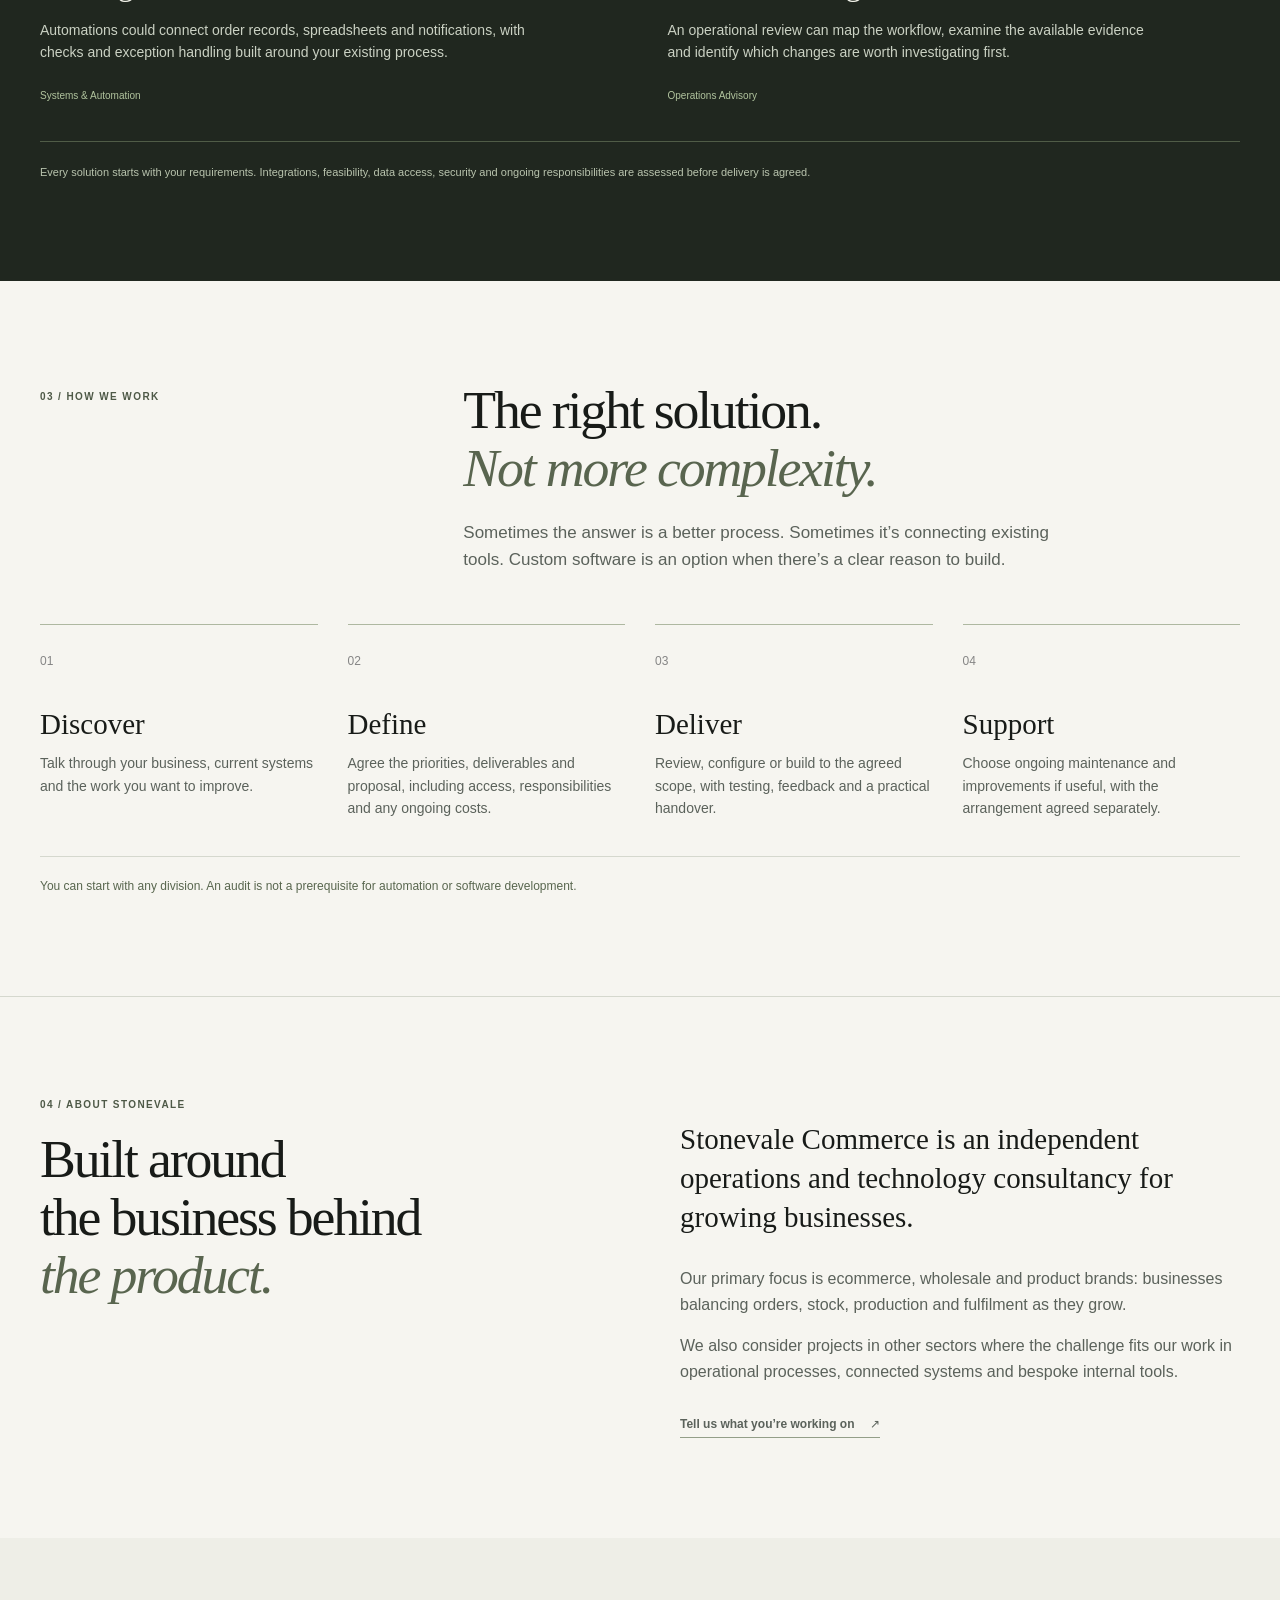
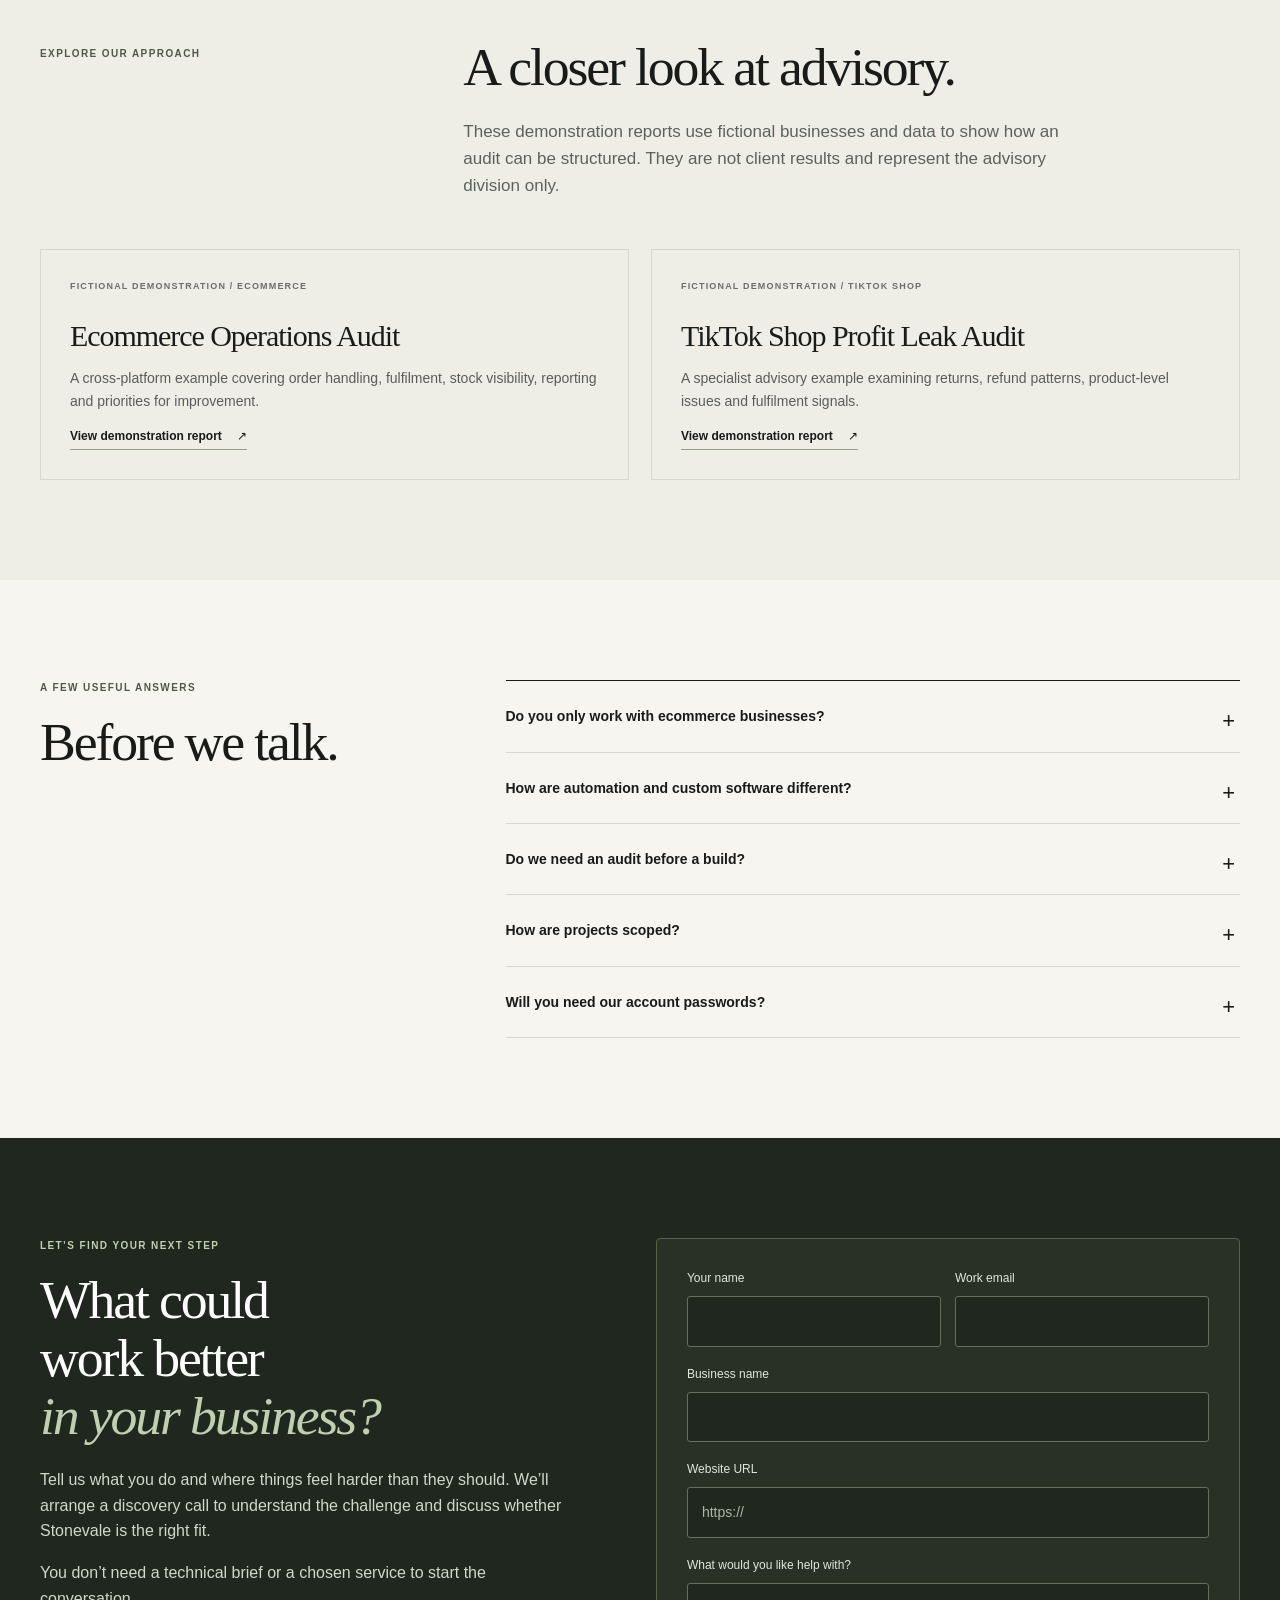
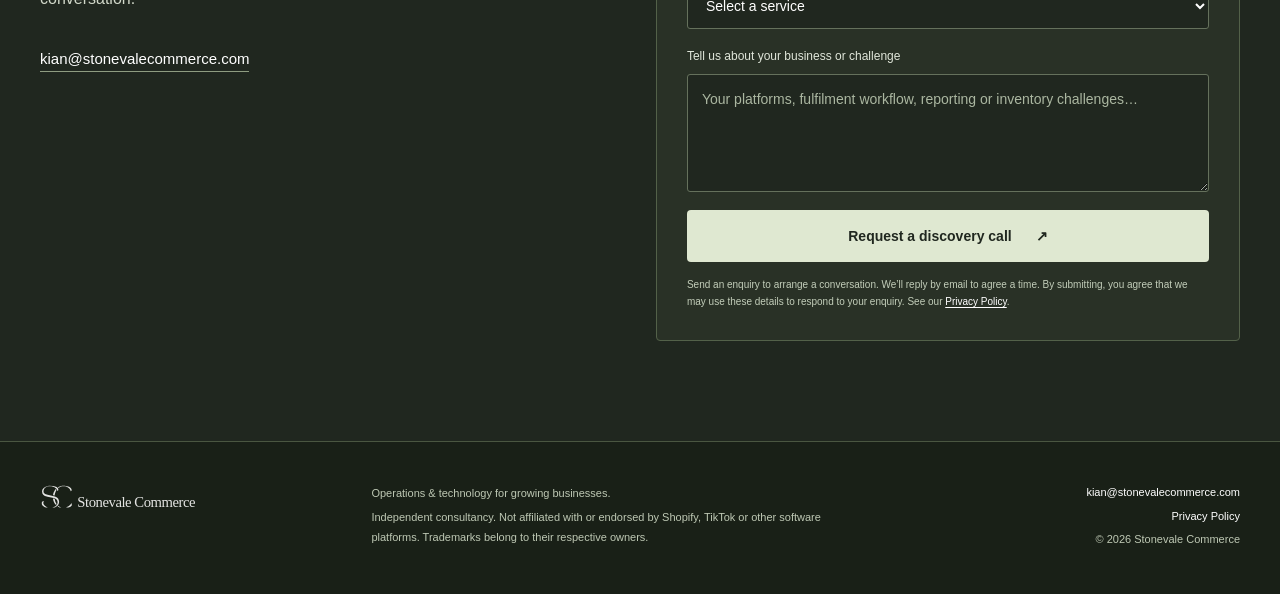
==== commit 2b4c5cb7: "Redesign Stonevale around operations advisory, automation and software" ====
--- a/index.html
+++ b/index.html
@@ -2,273 +2,130 @@
 <html lang="en">
 <head>
   <meta charset="UTF-8" />
-  <meta name="viewport" content="width=device-width, initial-scale=1.0" />
-  <title>Stonevale Commerce | Ecommerce Operations & Automation</title>
-  <meta name="description" content="Stonevale Commerce helps growing ecommerce brands improve order workflows, fulfilment, inventory visibility, returns and reporting across Shopify, TikTok Shop and beyond." />
-  <meta name="theme-color" content="#0f0f0f" />
+  <meta name="viewport" content="width=device-width, initial-scale=1" />
+  <title>Stonevale Commerce | Operations &amp; Technology Consultancy</title>
+  <meta name="description" content="Operations advisory, workflow automation and custom software for growing businesses. Focused on ecommerce, wholesale and product brands. Arrange a discovery call." />
+  <meta name="theme-color" content="#f6f5f0" />
+  <link rel="canonical" href="https://stonevalecommerce.com/" />
   <link rel="icon" type="image/svg+xml" href="assets/stonevale-mark.svg" />
-  <meta property="og:title" content="Stonevale Commerce | Ecommerce Operations & Automation" />
-  <meta property="og:description" content="Better operations for growing ecommerce brands." />
+  <meta property="og:title" content="Stonevale Commerce | Operations &amp; Technology Consultancy" />
+  <meta property="og:description" content="Clearer operations. Connected systems. Software that fits. Advisory, automation and custom software for growing businesses." />
   <meta property="og:type" content="website" />
   <meta property="og:url" content="https://stonevalecommerce.com/" />
-  <link rel="stylesheet" href="styles.css" />
+  <link rel="stylesheet" href="styles.css?v=20261102" />
 </head>
-<body>
+<body class="home">
+  <a class="skip-link" href="#main">Skip to content</a>
   <header class="site-header" id="top">
     <div class="container nav-wrap">
-      <a class="brand header-brand" href="#top" aria-label="Stonevale Commerce home">
-        <img class="header-mark" src="assets/stonevale-mark.svg" alt="" aria-hidden="true" />
-        <span>Stonevale Commerce</span>
-      </a>
-      <nav class="desktop-nav" aria-label="Primary navigation">
-        <a href="#audit">Services</a>
-        <a href="#sample">Sample</a>
-        <a href="#process">Process</a>
-        <a href="#contact" class="nav-cta">Get in touch</a>
-      </nav>
-      <button class="menu-toggle" aria-expanded="false" aria-controls="mobile-nav" aria-label="Open menu">
-        <span></span><span></span>
-      </button>
+      <a class="brand header-brand" href="#top" aria-label="Stonevale Commerce home"><img class="header-mark" src="assets/stonevale-mark.svg" alt="" aria-hidden="true" /><span>Stonevale Commerce</span></a>
+      <nav class="desktop-nav" aria-label="Primary navigation"><a href="#audit">Services</a><a href="#examples">What we can build</a><a href="#process">Our approach</a><a href="#contact" class="nav-cta">Let’s talk <span aria-hidden="true">↗</span></a></nav>
+      <button class="menu-toggle" aria-expanded="false" aria-controls="mobile-nav" aria-label="Open menu"><span></span><span></span></button>
     </div>
-    <nav id="mobile-nav" class="mobile-nav" aria-label="Mobile navigation">
-      <a href="#audit">Services</a>
-      <a href="#sample">Sample</a>
-      <a href="#process">Process</a>
-      <a href="#contact">Get in touch</a>
-    </nav>
+    <nav id="mobile-nav" class="mobile-nav" aria-label="Mobile navigation"><a href="#audit">Services</a><a href="#examples">What we can build</a><a href="#process">Our approach</a><a href="#contact">Arrange a discovery call</a></nav>
   </header>
-
-  <main>
-    <section class="hero section-pad">
+  <main id="main">
+    <section class="home-hero">
       <div class="container hero-grid">
-        <div class="hero-copy reveal">
-          <p class="eyebrow">Ecommerce operations &amp; automation</p>
-          <h1>Better operations. Stronger ecommerce.</h1>
-          <p class="hero-lede">Stonevale Commerce helps growing Shopify, TikTok Shop and multichannel brands identify operational bottlenecks, streamline workflows and gain clarity over orders, inventory, fulfilment and returns.</p>
-          <div class="hero-actions">
-            <a class="button button-dark" href="#contact">Request an Operations Review</a>
-            <a class="button button-text" href="#sample">View sample audits <span aria-hidden="true">↗</span></a>
-          </div>
-          <p class="microcopy">Independent operational insight, practical recommendations and support — tailored to the way your business works.</p>
+        <div class="hero-copy">
+          <p class="eyebrow"><span class="status-dot" aria-hidden="true"></span> Operations &amp; technology consultancy</p>
+          <h1>Better ways<br />to work.<br /><em>Built around you.</em></h1>
+          <p class="hero-lede">We help growing businesses understand their operations, connect their systems and build the software they need to move forward.</p>
+          <div class="hero-actions"><a class="button button-dark" href="#contact">Arrange a discovery call <span aria-hidden="true">↗</span></a><a class="hero-secondary" href="#audit">Explore our services <span aria-hidden="true">↓</span></a></div>
+          <p class="microcopy">Focused on ecommerce, wholesale and product businesses.<br />Open to the right operational challenges in other sectors.</p>
         </div>
-        <aside class="snapshot-card reveal" aria-label="Illustrative operations audit snapshot">
-          <div class="snapshot-top"><span>Illustrative operations snapshot</span><span class="sample-pill">Fictional data</span></div>
-          <div class="metric-grid">
-            <div><span>60-day GMV</span><strong>£82.8k</strong></div>
-            <div><span>Refund value</span><strong>£7.6k</strong></div>
-            <div><span>Refund £ / GMV</span><strong>9.2%</strong></div>
-            <div><span>Potential opportunity*</span><strong>£3.8k</strong></div>
-          </div>
-          <div class="mini-chart" aria-label="Illustrative refund value by SKU">
-            <div class="chart-label"><span>Riviera Tall Boot</span><strong>£2,940</strong></div><div class="bar"><i style="width:100%"></i></div>
-            <div class="chart-label"><span>Nova Block Heel</span><strong>£1,485</strong></div><div class="bar"><i style="width:51%"></i></div>
-            <div class="chart-label"><span>Luna Trainer</span><strong>£1,280</strong></div><div class="bar"><i style="width:44%"></i></div>
-          </div>
-          <p class="snapshot-note">*Illustrative estimate from fictional data, not a client result or guaranteed saving.</p>
+        <aside class="operating-model" aria-label="Three ways to improve your operations">
+          <div class="model-caption"><span>THE STONEVALE APPROACH</span><span aria-hidden="true">↗</span></div>
+          <div class="model-node"><span class="node-number">01</span><div><span class="node-label">Understand</span><h2>Find the right<br />starting point.</h2><p>Operations Advisory</p></div><span class="node-icon" aria-hidden="true">◎</span></div>
+          <div class="model-connector" aria-hidden="true"><span>↓</span></div>
+          <div class="model-node node-connect"><span class="node-number">02</span><div><span class="node-label">Connect</span><h2>Make your tools<br />work together.</h2><p>Systems &amp; Automation</p></div><span class="node-icon" aria-hidden="true">⇄</span></div>
+          <div class="model-connector" aria-hidden="true"><span>↓</span></div>
+          <div class="model-node"><span class="node-number">03</span><div><span class="node-label">Build</span><h2>Create what<br />your business needs.</h2><p>Custom Software Development</p></div><span class="node-icon" aria-hidden="true">⌘</span></div>
+          <p class="model-note">Three capabilities. One practical focus.<br />Start with the service you need.</p>
         </aside>
       </div>
     </section>
-
-    <section class="services-overview section-pad soft-section" id="services-overview">
+    <div class="focus-band"><div class="container"><span>OUR OPERATIONAL FOCUS</span><p>Orders <b aria-hidden="true">/</b> Stock <b aria-hidden="true">/</b> Workflows <b aria-hidden="true">/</b> Internal systems</p></div></div>
+    <section class="section-pad" id="audit">
       <div class="container">
-        <div class="section-heading reveal">
-          <p class="eyebrow">What we offer</p>
-          <h2>Four ways we help ecommerce brands.</h2>
-          <p>From finding operational problems to putting better systems in place, our services are designed to support growing online businesses.</p>
+        <div class="section-intro"><p class="eyebrow">01 / Our services</p><div><h2>Clarity first.<br />Practical progress next.</h2><p>Advice, implementation and development, with a clear purpose for each. Work with us on one area or bring them together around a wider operational challenge.</p></div></div>
+        <div class="division-grid">
+          <article class="division"><span class="division-number">01 / UNDERSTAND</span><h3>Operations<br />Advisory</h3><p>Understand how your business works today and where to improve first.</p><ul><li>Operational audits and workflow reviews</li><li>Order, inventory and fulfilment analysis</li><li>Returns, reporting and efficiency reviews</li></ul><div class="division-delivery"><span>WHAT YOU RECEIVE</span><p>Evidence-led findings and a prioritised improvement plan.</p></div><a href="#contact" class="text-link">Discuss an operational review <span aria-hidden="true">↗</span></a></article>
+          <article class="division featured"><span class="division-number">02 / CONNECT</span><h3>Systems &amp;<br />Automation</h3><p>Improve and connect the tools you already use, reducing repetitive work.</p><ul><li>Workflow automation and integrations</li><li>Order intake, alerts and team handovers</li><li>Connected reporting and data flows</li></ul><div class="division-delivery"><span>WHAT YOU RECEIVE</span><p>Working workflows and integrations, tested against the agreed process.</p></div><a href="#contact" class="text-link">Discuss a systems project <span aria-hidden="true">↗</span></a></article>
+          <article class="division"><span class="division-number">03 / BUILD</span><h3>Custom Software<br />Development</h3><p>Build a tailored application when existing tools don’t fit the way you operate.</p><ul><li>Operational dashboards and internal tools</li><li>Wholesale order management</li><li>Stock tracking and production planning</li></ul><div class="division-delivery"><span>WHAT YOU RECEIVE</span><p>Purpose-built software, with scope, handover and maintenance agreed upfront.</p></div><a href="#contact" class="text-link">Discuss a software project <span aria-hidden="true">↗</span></a></article>
         </div>
-        <div class="services-overview-grid">
-          <article class="service-overview-card reveal"><span class="index">01</span><h3>Ecommerce Operations Audits</h3><p>Identify inefficiencies, operational problems and potential profit losses.</p></article>
-          <article class="service-overview-card reveal"><span class="index">02</span><h3>Custom Software &amp; Automation</h3><p>Build tailored stock-tracking tools, operational dashboards and automated workflows.</p></article>
-          <article class="service-overview-card reveal"><span class="index">03</span><h3>Ongoing Operations Support</h3><p>Monitor performance, track KPIs and recommend improvements.</p></article>
-          <article class="service-overview-card reveal"><span class="index">04</span><h3>TikTok Shop Profit Leak Audits</h3><p>Identify losses linked to refunds, returns, fulfilment issues and seller performance.</p></article>
-        </div>
-        <a class="text-link services-overview-link" href="#contact">Discuss your business <span aria-hidden="true">→</span></a>
+        <div class="support-note"><span class="support-symbol" aria-hidden="true">+</span><div><h3>Ongoing support, when you need it.</h3><p>Optional maintenance, monitoring, reporting and improvements across all three divisions. Agreed separately around your needs.</p></div><a href="#contact">Talk about support <span aria-hidden="true">↗</span></a></div>
       </div>
     </section>
-
-    <section class="problem section-pad soft-section">
+    <section class="section-pad examples-section" id="examples">
       <div class="container">
-        <div class="section-heading reveal">
-          <p class="eyebrow">The challenge</p>
-          <h2>Sales grow. Operational complexity follows.</h2>
-          <p>More orders, channels and customer expectations can expose processes that were never designed for scale. We help teams see what needs attention and where to improve first.</p>
+        <div class="section-intro"><p class="eyebrow">02 / The possibilities</p><div><h2>Start with the work<br />you want to improve.</h2><p>These are examples of potential solutions we can scope with you, rather than client case studies or off-the-shelf Stonevale products.</p></div></div>
+        <div class="outcome-grid">
+          <article class="outcome"><span>01 / ORDERS</span><h3>Bring wholesale orders<br />into one clear view.</h3><p>A tailored order management tool could bring together customer details, order intake and fulfilment status, so your team can see what needs attention.</p><p class="solution-type">Custom Software · Systems &amp; Automation</p></article>
+          <article class="outcome"><span>02 / VISIBILITY</span><h3>See the operation.<br />Know what needs action.</h3><p>An operational dashboard could consolidate agreed data sources and highlight outstanding orders, exceptions and the measures that matter to your team.</p><p class="solution-type">Custom Software Development</p></article>
+          <article class="outcome"><span>03 / STOCK</span><h3>Keep stock information<br />closer to the work.</h3><p>Stock and inventory tracking tools could help teams record movements, review availability and flag replenishment needs across agreed locations or channels.</p><p class="solution-type">Custom Software · Systems &amp; Automation</p></article>
+          <article class="outcome"><span>04 / PRODUCTION</span><h3>Connect incoming demand<br />to production planning.</h3><p>A planning tool could organise orders, customer specifications, production stages and handovers, giving teams a shared view of what comes next.</p><p class="solution-type">Custom Software Development</p></article>
+          <article class="outcome"><span>05 / WORKFLOWS</span><h3>Spend less of the day<br />moving information.</h3><p>Automations could connect order records, spreadsheets and notifications, with checks and exception handling built around your existing process.</p><p class="solution-type">Systems &amp; Automation</p></article>
+          <article class="outcome"><span>06 / PRIORITIES</span><h3>Understand the bottleneck<br />before choosing a tool.</h3><p>An operational review can map the workflow, examine the available evidence and identify which changes are worth investigating first.</p><p class="solution-type">Operations Advisory</p></article>
         </div>
-        <div class="problem-grid">
-          <article class="problem-card reveal"><span class="index">01</span><h3>Manual work piles up</h3><p>Repeated spreadsheet updates, disconnected tools and ad-hoc reporting take time away from growing the business.</p></article>
-          <article class="problem-card reveal"><span class="index">02</span><h3>Visibility becomes fragmented</h3><p>Orders, stock, fulfilment and returns can be difficult to track consistently across channels and teams.</p></article>
-          <article class="problem-card reveal"><span class="index">03</span><h3>Problems repeat</h3><p>Without clear root-cause analysis, the same customer, inventory and delivery issues can keep coming back.</p></article>
-        </div>
+        <p class="scope-note">Every solution starts with your requirements. Integrations, feasibility, data access, security and ongoing responsibilities are assessed before delivery is agreed.</p>
       </div>
     </section>
-
-    <section class="audit section-pad" id="audit">
-      <div class="container two-col">
-        <div class="sticky-copy reveal">
-          <p class="eyebrow">Our services</p>
-          <h2>Practical support for the operations behind your sales.</h2>
-          <p>Choose the level of help that fits your business: an independent operations review, a more efficient workflow, or continued reporting and improvement support. We'll discuss scope and next steps with you first.</p>
-          <a class="text-link" href="#contact">Discuss your operations <span aria-hidden="true">→</span></a>
+    <section class="section-pad approach-section" id="process">
+      <div class="container">
+        <div class="section-intro"><p class="eyebrow">03 / How we work</p><div><h2>The right solution.<br /><em>Not more complexity.</em></h2><p>Sometimes the answer is a better process. Sometimes it’s connecting existing tools. Custom software is an option when there’s a clear reason to build.</p></div></div>
+        <div class="process-track">
+          <article class="process-step"><span>01</span><h3>Discover</h3><p>Talk through your business, current systems and the work you want to improve.</p></article>
+          <article class="process-step"><span>02</span><h3>Define</h3><p>Agree the priorities, deliverables and proposal, including access, responsibilities and any ongoing costs.</p></article>
+          <article class="process-step"><span>03</span><h3>Deliver</h3><p>Review, configure or build to the agreed scope, with testing, feedback and a practical handover.</p></article>
+          <article class="process-step"><span>04</span><h3>Support</h3><p>Choose ongoing maintenance and improvements if useful, with the arrangement agreed separately.</p></article>
         </div>
-        <div class="audit-list">
-          <article class="audit-item reveal"><span>01</span><div><h3>Ecommerce Operations Audits</h3><p>Review order flows, fulfilment, inventory visibility, returns and operational reporting. Receive a prioritised summary of issues, evidence and recommended next steps.</p></div></article>
-          <article class="audit-item reveal"><span>02</span><div><h3>Custom Software &amp; Implementation</h3><p>We go beyond recommendations to design and build tailored software for the way your business operates. This can include stock-tracking systems, inventory dashboards, low-stock alerts, order-exception trackers and reporting tools that bring data from different platforms together. We can also automate repetitive workflows and help implement improvements. Every project is scoped separately, with integrations, security, testing and ongoing support agreed in advance.</p></div></article>
-          <article class="audit-item reveal"><span>03</span><div><h3>Ongoing Operations Support</h3><p>Regular KPI reviews, reporting visibility and process-improvement support for small teams that need more structure as they grow.</p></div></article>
-          <article class="audit-item reveal"><span>04</span><div><h3>TikTok Shop Specialism</h3><p>Targeted support for fast-growing social commerce brands, including return patterns, fulfilment signals, product-level issues and operational priorities.</p></div></article>
-        </div>
+        <p class="entry-note">You can start with any division. An audit is not a prerequisite for automation or software development.</p>
       </div>
     </section>
-
-    <section class="deliverables section-pad dark-section">
-      <div class="container">
-        <div class="section-heading light reveal">
-          <p class="eyebrow">What an operations review can cover</p>
-          <h2>Clear findings. Practical priorities. No unnecessary complexity.</h2>
-        </div>
-        <div class="deliverables-grid">
-          <div class="deliverable reveal"><strong>01</strong><span>Order workflow review</span></div>
-          <div class="deliverable reveal"><strong>02</strong><span>Inventory visibility</span></div>
-          <div class="deliverable reveal"><strong>03</strong><span>Fulfilment bottlenecks</span></div>
-          <div class="deliverable reveal"><strong>04</strong><span>Returns &amp; aftersales</span></div>
-          <div class="deliverable reveal"><strong>05</strong><span>Reporting opportunities</span></div>
-          <div class="deliverable reveal"><strong>06</strong><span>Automation opportunities</span></div>
-          <div class="deliverable reveal"><strong>07</strong><span>Prioritised action plan</span></div>
-          <div class="deliverable reveal"><strong>08</strong><span>Findings walkthrough</span></div>
-        </div>
+    <section class="section-pad fit-section" id="who-we-help">
+      <div class="container fit-grid"><div><p class="eyebrow">04 / About Stonevale</p><h2>Built around<br />the business behind<br /><em>the product.</em></h2></div><div class="about-copy"><p class="large-copy">Stonevale Commerce is an independent operations and technology consultancy for growing businesses.</p><p>Our primary focus is ecommerce, wholesale and product brands: businesses balancing orders, stock, production and fulfilment as they grow.</p><p>We also consider projects in other sectors where the challenge fits our work in operational processes, connected systems and bespoke internal tools.</p><a class="text-link" href="#contact">Tell us what you’re working on <span aria-hidden="true">↗</span></a></div></div>
+    </section>
+    <section class="sample section-pad soft-section" id="sample"><div class="container">
+      <div class="section-intro"><p class="eyebrow">Explore our approach</p><div><h2>A closer look at advisory.</h2><p>These demonstration reports use fictional businesses and data to show how an audit can be structured. They are not client results and represent the advisory division only.</p></div></div>
+      <div class="sample-audits-grid">
+        <article class="sample-audit-card"><span class="sample-audit-number">FICTIONAL DEMONSTRATION / ECOMMERCE</span><h3>Ecommerce Operations Audit</h3><p>A cross-platform example covering order handling, fulfilment, stock visibility, reporting and priorities for improvement.</p><a class="text-link" href="sample-ecommerce-audit.html" target="_blank" rel="noopener">View demonstration report <span aria-hidden="true">↗</span></a></article>
+        <article class="sample-audit-card"><span class="sample-audit-number">FICTIONAL DEMONSTRATION / TIKTOK SHOP</span><h3>TikTok Shop Profit Leak Audit</h3><p>A specialist advisory example examining returns, refund patterns, product-level issues and fulfilment signals.</p><a class="text-link" href="sample-audit.html" target="_blank" rel="noopener">View demonstration report <span aria-hidden="true">↗</span></a></article>
       </div>
-    </section>
-
-    <section class="sample section-pad" id="sample">
-      <div class="container">
-        <div class="section-heading reveal">
-          <p class="eyebrow">Sample audits</p>
-          <h2>Explore the reports behind our services.</h2>
-          <p>Two different audit services, clearly separated below. Both reports use entirely fictional brands and data to demonstrate our approach — neither is a real client case study.</p>
-          <div class="sample-disclaimer">DEMONSTRATION REPORTS ONLY — FICTIONAL BUSINESSES &amp; DATA</div>
-        </div>
-        <div class="sample-audits-grid">
-          <article class="sample-audit-card reveal">
-            <div class="sample-audit-card-top"><span class="sample-audit-number">01 / BROAD ECOMMERCE</span><span class="sample-audit-pill">Cross-platform</span></div>
-            <h3>Ecommerce Operations Audit</h3>
-            <p class="sample-audit-subtitle">A broader operational review for Shopify and multichannel brands.</p>
-            <p>Examines order handling, fulfilment, stock visibility, refunds, reporting and opportunities to automate manual work. Includes a prioritised improvement plan.</p>
-            <div class="sample-audit-divider"></div>
-            <p class="sample-audit-demo">Fictional example: Northline Home Co. · UK home accessories</p>
-            <a class="button button-dark" href="sample-ecommerce-audit.html" target="_blank" rel="noopener">View Ecommerce Audit <span aria-hidden="true">↗</span></a>
-          </article>
-          <article class="sample-audit-card reveal">
-            <div class="sample-audit-card-top"><span class="sample-audit-number">02 / SPECIALIST AUDIT</span><span class="sample-audit-pill">TikTok Shop</span></div>
-            <h3>TikTok Shop Profit Leak Audit</h3>
-            <p class="sample-audit-subtitle">A focused audit for TikTok Shop sellers.</p>
-            <p>Examines refund and returns patterns, SKU-level issues, fulfilment, aftersales and seller-performance signals to prioritise potential improvements.</p>
-            <div class="sample-audit-divider"></div>
-            <p class="sample-audit-demo">Fictional example: Demo Brand · Women's footwear</p>
-            <a class="button button-dark" href="sample-audit.html" target="_blank" rel="noopener">View TikTok Shop Audit <span aria-hidden="true">↗</span></a>
-          </article>
-        </div>
-        <p class="sample-scope-note">Workflow &amp; Automation Solutions and Ongoing Operations Support are separately scoped services. The reports above demonstrate our two audit offerings, not every service we provide.</p>
-      </div>
-    </section>
-
-    <section class="process section-pad soft-section" id="process">
-      <div class="container">
-        <div class="section-heading reveal">
-          <p class="eyebrow">How it works</p>
-          <h2>From understanding your business to practical next steps.</h2>
-        </div>
-        <div class="process-track">
-          <article class="process-step reveal"><span>01</span><h3>Let's talk</h3><p>Tell us about your platforms, current processes and the problems you want to solve.</p></article>
-          <article class="process-step reveal"><span>02</span><h3>Define the scope</h3><p>We agree what to review or improve and what information is actually needed. No owner passwords.</p></article>
-          <article class="process-step reveal"><span>03</span><h3>Review &amp; recommend</h3><p>We examine the agreed workflows or data and provide clear findings and practical priorities.</p></article>
-          <article class="process-step reveal"><span>04</span><h3>Build, implement &amp; improve</h3><p>Where appropriate, we can develop custom software, stock-tracking tools or automations, support implementation and help measure the results.</p></article>
-        </div>
-      </div>
-    </section>
-
-    <section class="fit section-pad" id="who-we-help">
-      <div class="container fit-grid">
-        <div class="section-heading reveal">
-          <p class="eyebrow">Who we help</p>
-          <h2>For growing brands whose operations need to keep pace.</h2>
-          <p>Our focus is on founder-led and lean ecommerce teams ready to improve the systems behind their sales.</p>
-        </div>
-        <div class="fit-card reveal">
-          <div class="fit-row"><span>Shopify brands</span><strong>Orders, inventory, fulfilment &amp; reporting</strong></div>
-          <div class="fit-row"><span>TikTok Shop sellers</span><strong>Social commerce operations &amp; returns</strong></div>
-          <div class="fit-row"><span>Multichannel retailers</span><strong>Visibility across selling platforms</strong></div>
-          <div class="fit-row"><span>Founder-led teams</span><strong>Less manual work, clearer processes</strong></div>
-          <div class="fit-row"><span>Typical challenge</span><strong>Growth outpacing operational systems</strong></div>
-        </div>
-      </div>
-    </section>
-
-    <section class="trust-strip">
-      <div class="container trust-grid">
-        <div><strong>Minimum necessary data</strong><span>We start with exports, screenshots or limited permissions.</span></div>
-        <div><strong>No owner passwords</strong><span>Access should be permissioned and proportionate to the work.</span></div>
-        <div><strong>No inflated savings claims</strong><span>Opportunity estimates are labelled and separated from observed loss.</span></div>
-      </div>
-    </section>
-
-    <section class="faq section-pad">
-      <div class="container faq-grid">
-        <div class="section-heading reveal"><p class="eyebrow">Questions</p><h2>What founders usually want to know.</h2></div>
-        <div class="faq-list">
-          <details class="reveal"><summary>Do you only work with TikTok Shop brands?</summary><p>No. We work with growing Shopify, TikTok Shop and multichannel ecommerce businesses. TikTok Shop remains one of our specialisms.</p></details>
-          <details class="reveal"><summary>What happens during an operations review?</summary><p>We agree a scope, review relevant workflows and data, then provide a prioritised set of findings and recommendations. Every review is tailored to the business.</p></details>
-          <details class="reveal"><summary>Do you need access to our accounts?</summary><p>We start with minimum necessary information, such as exports or screenshots. Any access should be limited, permissioned and proportionate. We never require your owner password.</p></details>
-          <details class="reveal"><summary>Can you build custom software for our operations?</summary><p>Yes. Beyond audits, we can scope and develop tailored operational tools such as stock-tracking systems, inventory and reporting dashboards, order-exception trackers and workflow automations. More complex integrations are assessed for technical feasibility, data security and ongoing maintenance before we agree a build.</p></details>
-        </div>
-      </div>
-    </section>
-
-    <section class="contact section-pad dark-section" id="contact">
-      <div class="container contact-grid">
-        <div class="contact-copy reveal">
-          <p class="eyebrow">Get in touch</p>
-          <h2>Let's make your ecommerce operations work better.</h2>
-          <p>Tell us about your brand and what you'd like to improve. We'll review your enquiry and discuss the right next step — whether that's an audit, a workflow project or ongoing support.</p>
-          <a class="direct-email" href="mailto:kian@stonevalecommerce.com">kian@stonevalecommerce.com</a>
-        </div>
-        <form data-form-provider="formspree" id="audit-form" class="audit-form reveal" action="https://formspree.io/f/xkjooryr" method="POST">
+    </div></section>
+    <section class="faq section-pad"><div class="container faq-grid"><div><p class="eyebrow">A few useful answers</p><h2>Before we talk.</h2></div><div class="faq-list">
+      <details><summary>Do you only work with ecommerce businesses?</summary><p>No. Ecommerce, wholesale and product businesses are our primary focus. We also consider other sectors where the operational challenge fits our expertise and we can agree a realistic scope.</p></details>
+      <details><summary>How are automation and custom software different?</summary><p>Systems &amp; Automation improves how existing tools work together. Custom Software Development creates a tailored application where those tools don’t adequately meet your needs. A project can involve both.</p></details>
+      <details><summary>Do we need an audit before a build?</summary><p>No. You can approach us for any of the three divisions. We’ll still discuss the requirements and technical feasibility before agreeing a project.</p></details>
+      <details><summary>How are projects scoped?</summary><p>We begin with a discovery conversation, then agree the work and a tailored proposal. Software scope includes the intended users, integrations, testing, ownership, hosting and maintenance responsibilities. Ongoing support is optional.</p></details>
+      <details><summary>Will you need our account passwords?</summary><p>We start with the minimum information needed, such as exports, screenshots or workflow discussions. Any system access should be permissioned and proportionate. We never ask for your owner password.</p></details>
+    </div></div></section>
+    <section class="contact section-pad dark-section" id="contact"><div class="container contact-grid"><div class="contact-copy"><p class="eyebrow">Let’s find your next step</p><h2>What could<br />work better<br /><em>in your business?</em></h2><p>Tell us what you do and where things feel harder than they should. We’ll arrange a discovery call to understand the challenge and discuss whether Stonevale is the right fit.</p><p class="contact-expectation">You don’t need a technical brief or a chosen service to start the conversation.</p><a class="direct-email" href="mailto:kian@stonevalecommerce.com">kian@stonevalecommerce.com</a></div>
+        <form data-form-provider="formspree" id="audit-form" class="audit-form" action="https://formspree.io/f/xkjooryr" method="POST">
           <input type="hidden" name="_subject" value="New Stonevale Commerce enquiry" />
           <div class="form-row two">
             <label>Your name<input name="name" type="text" autocomplete="name" required /></label>
             <label>Work email<input name="email" type="email" autocomplete="email" required /></label>
           </div>
-          <label>Brand name<input name="brand" type="text" required /></label>
-          <label>Store / website URL<input name="url" type="url" placeholder="https://" /></label>
+          <label>Business name<input name="brand" type="text" required /></label>
+          <label>Website URL<input name="url" type="url" placeholder="https://" /></label>
           <label>What would you like help with?
             <select name="service" required>
               <option value="" selected disabled>Select a service</option>
-              <option>Ecommerce Operations Audit</option>
-              <option>Custom Software &amp; Automation</option>
+              <option>Operations Advisory</option>
+              <option>Systems &amp; Automation</option>
+              <option>Custom Software Development</option>
               <option>Ongoing Operations Support</option>
               <option>Not sure yet / general enquiry</option>
             </select>
           </label>
           <label>Tell us about your business or challenge<textarea name="concern" rows="4" placeholder="Your platforms, fulfilment workflow, reporting or inventory challenges…"></textarea></label>
-          <button class="button button-light" type="submit">Send enquiry</button>
-          <p id="form-status" class="form-note" role="status" aria-live="polite">Your enquiry is sent directly to Stonevale Commerce. By submitting, you agree that we may use these details to respond to your enquiry. See our <a href="/privacy.html">Privacy Policy</a>.</p>
+          <button class="button button-light" type="submit">Request a discovery call <span aria-hidden="true">↗</span></button>
+          <p id="form-status" class="form-note" role="status" aria-live="polite">Send an enquiry to arrange a conversation. We’ll reply by email to agree a time. By submitting, you agree that we may use these details to respond to your enquiry. See our <a href="/privacy.html">Privacy Policy</a>.</p>
         </form>
-      </div>
-    </section>
+    </div></section>
   </main>
-
-  <footer class="site-footer">
-    <div class="container footer-grid">
-      <a class="brand footer-brand" href="#top"><img src="assets/stonevale-logo.svg" alt="Stonevale Commerce" /></a>
-      <div class="footer-copy">
-        <p>Stonevale Commerce is an independent ecommerce operations consultancy and is not affiliated with or endorsed by TikTok, Shopify or other selling platforms.</p>
-        <p>Platform names and trademarks belong to their respective owners.</p>
-      </div>
-      <div class="footer-right">
-        <a href="mailto:kian@stonevalecommerce.com">kian@stonevalecommerce.com</a>
-        <a href="/privacy.html">Privacy Policy</a>
-        <span>© <span id="year"></span> Stonevale Commerce</span>
-      </div>
-    </div>
-  </footer>
-
-  <script src="script.js?v=20261006-2"></script>
+  <footer class="site-footer"><div class="container footer-grid"><a class="brand footer-brand" href="#top"><img src="assets/stonevale-logo.svg" alt="Stonevale Commerce" /></a><div class="footer-copy"><p>Operations &amp; technology for growing businesses.</p><p>Independent consultancy. Not affiliated with or endorsed by Shopify, TikTok or other software platforms. Trademarks belong to their respective owners.</p></div><div class="footer-right"><a href="mailto:kian@stonevalecommerce.com">kian@stonevalecommerce.com</a><a href="privacy.html">Privacy Policy</a><span>© <span id="year">2026</span> Stonevale Commerce</span></div></div></footer>
+  <script src="script.js?v=20261102"></script>
 </body>
-</html>+</html>
--- a/styles.css
+++ b/styles.css
@@ -331,3 +331,123 @@
 .sample-audit-card .button{margin-top:auto}
 .sample-scope-note{color:#777;font-size:13px;margin:24px 0 0;max-width:900px}
 @media(max-width:760px){.sample-audits-grid{grid-template-columns:1fr}.sample-audit-card{padding:26px}.sample-audit-card-top{margin-bottom:20px}}
+
+/* Stonevale 2026 positioning. Home styles leave the existing report layouts intact. */
+.home { --paper:#f6f5f0; --ink:#181b18; --muted:#5b625b; --soft:#eeeee7; --line:#d5d8ce; --max:1240px; background:var(--paper); }
+.home .container { width:min(var(--max),calc(100% - 80px)); }
+.home .site-header { background:rgba(246,245,240,.96); }
+.home .nav-wrap { height:88px; }
+.home .header-brand span { font-size:23px; }
+.home .nav-cta { border-radius:4px; padding:13px 21px; display:flex; gap:25px; }
+.home .nav-cta:hover { color:#fff; background:#333b30; }
+.home-hero { padding:88px 0 80px; }
+.home .hero-grid { grid-template-columns:1.18fr .82fr; gap:65px; }
+.home h1 { font-size:clamp(58px,6.3vw,88px); line-height:1.01; letter-spacing:-.055em; margin:26px 0; }
+.home h1 em,.home h2 em { font-weight:400; color:#59654f; }
+.home h2 { font-size:clamp(38px,4.2vw,58px); line-height:1.08; letter-spacing:-.04em; }
+.home .eyebrow { font-size:10px; letter-spacing:.14em; line-height:1.5; color:#4e5947; }
+.status-dot { display:inline-block; width:7px; height:7px; border-radius:50%; background:#6a7659; margin-right:6px; }
+.home .hero-lede { font-size:18px; max-width:535px; color:#596057; }
+.home .hero-actions { gap:26px; margin-top:30px; }
+.home .button { border-radius:4px; gap:24px; padding:14px 21px; min-height:50px; }
+.home .button-dark { background:#20271e; }
+.home .button-dark:hover { background:#384331; }
+.hero-secondary { font-size:13px; border-bottom:1px solid #adb3a5; padding:7px 0; }
+.hero-secondary span { margin-left:10px; }
+.home .microcopy { font-size:12px; line-height:1.7; color:#62695e; margin-top:26px; }
+.operating-model { padding:25px; background:#e9ece2; border:1px solid #d4dacb; position:relative; }
+.model-caption { display:flex; justify-content:space-between; font-size:9px; font-weight:650; letter-spacing:.12em; color:#5d6853; margin-bottom:24px; }
+.model-node { display:grid; grid-template-columns:25px 1fr 26px; gap:10px; padding:22px 17px; border:1px solid #c9d0c0; background:#f9faf6; }
+.node-number { font-size:10px; color:#627057; padding-top:3px; }
+.node-label { display:block; font-size:9px; text-transform:uppercase; letter-spacing:.15em; color:#59654f; margin-bottom:8px; }
+.home .model-node h2 { font-size:28px; letter-spacing:-.025em; line-height:1.07; margin-bottom:12px; }
+.model-node p { font-size:10px; color:#58624f; margin:0; }
+.node-icon { font-size:24px; color:#657455; }
+.node-connect { background:#283324; color:#fff; border-color:#283324; }
+.node-connect .node-label,.node-connect .node-number,.node-connect p,.node-connect .node-icon { color:#d3dec8; }
+.model-connector { height:23px; padding-left:27px; color:#79886b; font-size:16px; line-height:23px; }
+.model-note { font-size:10px; color:#616b58; line-height:1.6; margin:21px 0 0; }
+.focus-band { border-top:1px solid var(--line); border-bottom:1px solid var(--line); }
+.focus-band .container { display:flex; justify-content:space-between; align-items:center; padding:24px 0; gap:20px; }
+.focus-band span { font-size:9px; letter-spacing:.14em; color:#646c5e; }
+.focus-band p { margin:0; font:22px Georgia,serif; }
+.focus-band b { font-weight:400; color:#b4bcaa; margin:0 22px; }
+.home .section-pad { padding:100px 0; }
+.section-intro { display:grid; grid-template-columns:1fr 2fr; gap:35px; margin-bottom:50px; }
+.section-intro>.eyebrow { padding-top:8px; }
+.section-intro>div { max-width:735px; }
+.section-intro p:not(.eyebrow) { color:var(--muted); max-width:620px; font-size:17px; margin-bottom:0; }
+.division-grid { display:grid; grid-template-columns:repeat(3,minmax(0,1fr)); border:1px solid var(--line); }
+.division { padding:35px 29px; display:flex; flex-direction:column; min-width:0; }
+.division+.division { border-left:1px solid var(--line); }
+.division.featured { background:#e9ece2; }
+.division-number { font-size:9px; letter-spacing:.12em; color:#58664e; }
+.home .division h3 { font:400 34px/1.08 Georgia,serif; letter-spacing:-.035em; margin:44px 0 20px; }
+.division>p { font-size:15px; color:var(--muted); min-height:72px; }
+.division ul { list-style:none; padding:0; margin:5px 0 25px; }
+.division li { font-size:12px; padding:10px 0; border-bottom:1px solid var(--line); }
+.division li::before { content:'↗'; margin-right:9px; color:#68785a; }
+.division-delivery { margin-top:auto; padding-top:16px; }
+.division-delivery span { font-size:8px; letter-spacing:.12em; color:#59684f; }
+.division-delivery p { font-size:13px; margin-top:8px; color:#4b5545; }
+.home .text-link { font-size:12px; font-weight:550; margin-top:14px; align-self:flex-start; border-color:#939f88; }
+.home .text-link span { margin-left:12px; }
+.support-note { display:flex; gap:24px; padding:28px 4px 0; align-items:center; }
+.support-symbol { font:34px Georgia,serif; color:#768567; }
+.support-note h3 { font:400 23px Georgia,serif; margin-bottom:6px; }
+.support-note p { font-size:13px; color:var(--muted); max-width:690px; margin:0; }
+.support-note>a { margin-left:auto; white-space:nowrap; font-size:12px; border-bottom:1px solid var(--line); }
+.examples-section { background:#20271f; color:#f2f3ea; }
+.examples-section .eyebrow,.examples-section .section-intro p:not(.eyebrow) { color:#bbc7b0; }
+.outcome-grid { display:grid; grid-template-columns:repeat(2,minmax(0,1fr)); gap:0 55px; }
+.outcome { padding:32px 0; border-top:1px solid #505c47; }
+.outcome>span { font-size:9px; letter-spacing:.15em; color:#b7c4a9; }
+.home .outcome h3 { font:400 32px/1.15 Georgia,serif; margin:20px 0 16px; letter-spacing:-.025em; }
+.outcome p { color:#cad1c3; font-size:14px; max-width:495px; }
+.outcome .solution-type { font-size:10px; color:#b1c49e; margin:24px 0 0; }
+.scope-note { border-top:1px solid #505c47; font-size:11px; color:#b9c4ae; padding-top:22px; margin:5px 0 0; max-width:100%; }
+.home .process-track { gap:30px; }
+.home .process-step { border-color:#aeb8a1; }
+.home .process-step h3 { margin-top:34px; font-size:29px; }
+.home .process-step p { font-size:14px; color:var(--muted); }
+.entry-note { font-size:12px; padding:20px 0 0; border-top:1px solid var(--line); margin:22px 0 0; color:#58664e; }
+.fit-section { border-top:1px solid var(--line); }
+.home .fit-grid { grid-template-columns:1fr 1fr; gap:80px; }
+.about-copy { padding-top:23px; color:var(--muted); }
+.about-copy p { font-size:16px; }
+.about-copy .large-copy { font:400 29px/1.35 Georgia,serif; color:var(--ink); }
+.home .sample-audit-card { background:transparent; border-radius:0; padding:29px; }
+.home .sample-audit-number { font-size:9px; margin-bottom:25px; }
+.home .sample-audit-card h3 { font-size:30px; }
+.home .sample-audit-card p { font-size:14px; }
+.home .sample-audit-card .text-link { margin-top:auto; }
+.home .faq-grid { gap:70px; }
+.home details p { font-size:14px; }
+.home summary { font-size:14px; }
+.home .contact { background:#20271f; }
+.home .contact .eyebrow { color:#c1cfb1; }
+.home .contact h2 em { color:#c1cfb1; }
+.home .contact-grid { grid-template-columns:1fr 1.1fr; gap:85px; }
+.home .contact-copy>p:not(.eyebrow) { font-size:16px; color:#d1d8c9; }
+.home .contact-copy .contact-expectation { font-size:12px; color:#b9c4ae; }
+.home .direct-email { font-size:15px; border-color:#8e9c81; overflow-wrap:anywhere; }
+.home .audit-form { border-radius:4px; background:#293126; border-color:#536149; padding:30px; }
+.home .audit-form input,.home .audit-form select,.home .audit-form textarea { border-radius:3px; background:#20271f; border-color:#65715c; color:#fff; font-size:14px; }
+.home .audit-form input::placeholder,.home .audit-form textarea::placeholder { color:#abb7a1; }
+.home .audit-form label { color:#e0e6da; }
+.home .button-light { background:#dfe8d1; color:#20271f; }
+.home .button-light:disabled { opacity:.65; cursor:wait; }
+.home .form-note { color:#c3ceba; font-size:10px; line-height:1.7; }
+.home .site-footer { background:#192017; border-color:#4a5641; }
+.home .footer-grid { grid-template-columns:.8fr 1.3fr 1fr; gap:45px; }
+.home .footer-copy p { color:#bec8b4; line-height:1.8; }
+.home .footer-right { color:#bec8b4; }
+.skip-link { position:fixed; top:8px; left:12px; z-index:100; transform:translateY(-160%); padding:12px; background:#fff; color:#111; }
+.skip-link:focus { transform:none; }
+a:focus-visible,button:focus-visible,summary:focus-visible { outline:3px solid #8a9a6d; outline-offset:5px; }
+.home .audit-form :is(input,select,textarea):focus-visible { outline:2px solid #dce7cc; outline-offset:2px; }
+section[id] { scroll-margin-top:100px; }
+@media(min-width:901px) { .home .mobile-nav { display:none !important; } }
+@media(max-width:1100px) { .home .hero-grid { gap:35px; } .home .container { width:calc(100% - 48px); } .home .hero-actions { gap:18px; } .division { padding:29px 22px; } .home .division h3 { font-size:29px; } .home .contact-grid { gap:45px; } }
+@media(max-width:900px) { .home .nav-wrap { height:72px; } .home .hero-grid { grid-template-columns:1fr 1fr; gap:28px; } .home h1 { font-size:58px; } .home .hero-lede { font-size:16px; } .home-hero { padding:60px 0; } .operating-model { padding:18px; } .home .model-node h2 { font-size:23px; } .model-node { padding:18px 12px; grid-template-columns:19px 1fr; gap:7px; } .node-icon { display:none; } .home .section-pad { padding:72px 0; } .section-intro { grid-template-columns:1fr 2fr; } .division-grid { grid-template-columns:1fr; } .division+.division { border-left:0; border-top:1px solid var(--line); } .home .division h3 { font-size:34px; margin-top:24px; } .division>p { min-height:0; max-width:590px; } .division ul { display:grid; grid-template-columns:repeat(3,1fr); gap:16px; } .division-delivery { max-width:600px; } .support-note { flex-wrap:wrap; } .support-note>div { flex:1; } .support-note>a { margin-left:44px; } .home .fit-grid,.home .contact-grid,.home .faq-grid { grid-template-columns:1fr; gap:28px; } .home .contact-copy { max-width:640px; } .home .footer-grid { grid-template-columns:1fr 1fr; } .home .footer-right { grid-column:2; } .focus-band b { margin:0 10px; } .focus-band p { font-size:19px; } }
+@media(max-width:620px) { .home .container { width:calc(100% - 36px); } .home .header-brand span { font-size:19px; } .home .hero-grid { grid-template-columns:1fr; gap:38px; } .home-hero { padding:40px 0; } .home h1 { font-size:clamp(49px,11.8vw,70px); } .home h2 { font-size:39px; } .home .hero-lede { font-size:17px; } .home .eyebrow { font-size:9px; } .home .hero-actions { gap:16px; } .home .button { font-size:12px; gap:16px; } .operating-model { padding:22px; } .model-node { grid-template-columns:24px 1fr 24px; padding:21px 17px; } .node-icon { display:block; } .home .model-node h2 { font-size:27px; } .focus-band .container { align-items:flex-start; flex-direction:column; gap:12px; padding:20px 0; } .focus-band p { font-size:18px; } .focus-band b { margin:0 8px; } .home .section-pad { padding:58px 0; } .section-intro { grid-template-columns:1fr; gap:12px; margin-bottom:30px; } .section-intro .eyebrow { margin-bottom:0; } .section-intro p:not(.eyebrow) { font-size:16px; } .division { padding:27px 24px; } .division ul { display:block; } .division-grid { margin-top:20px; } .support-note { gap:18px; } .support-note h3 { font-size:22px; } .support-note>a { margin-left:39px; } .outcome-grid { grid-template-columns:1fr; } .home .outcome h3 { font-size:29px; } .home .process-track { grid-template-columns:1fr; gap:18px; } .home .process-step h3 { margin-top:15px; } .home .process-step { padding-top:16px; } .home .entry-note { margin-top:10px; } .home .sample-audit-card { padding:24px; } .home .sample-audit-card h3 { font-size:28px; } .home .audit-form { padding:22px 18px; } .home .footer-grid { grid-template-columns:1fr; gap:25px; } .home .footer-right { grid-column:auto; } .home .direct-email { font-size:14px; } }
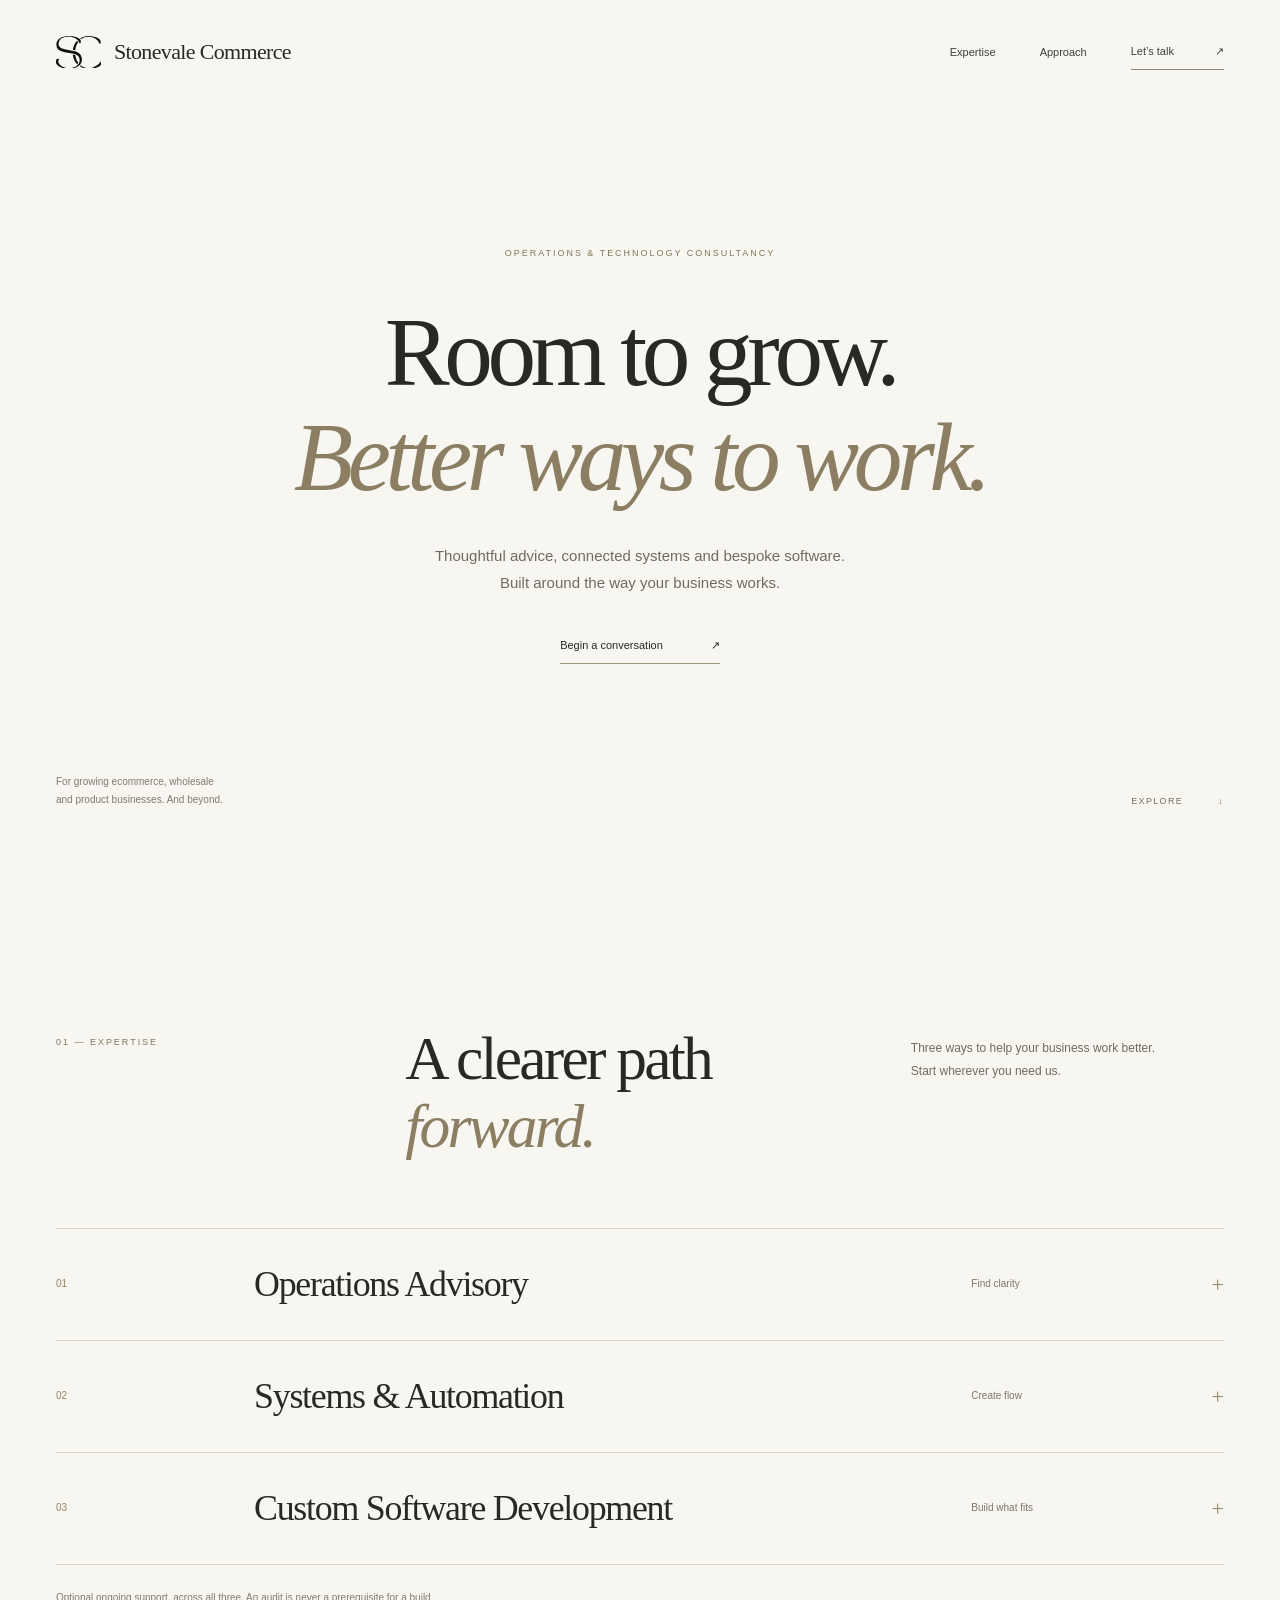
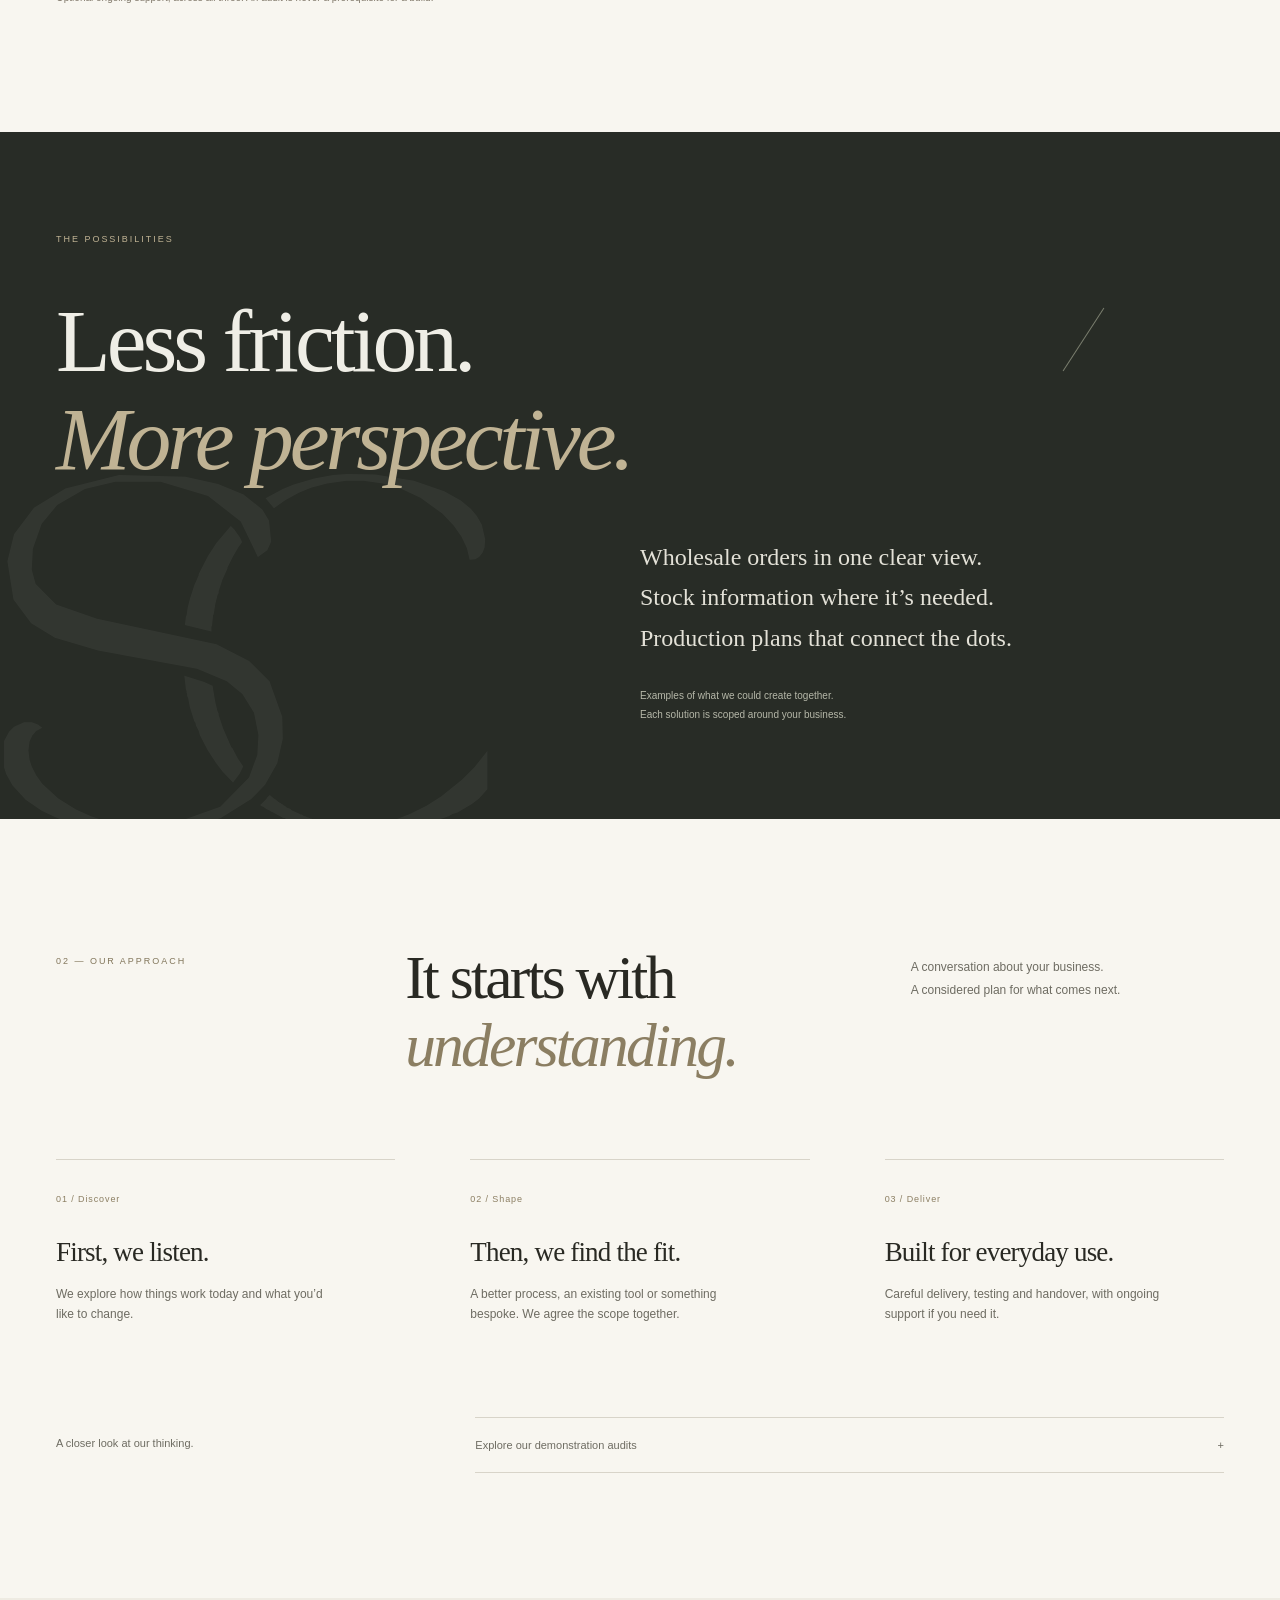
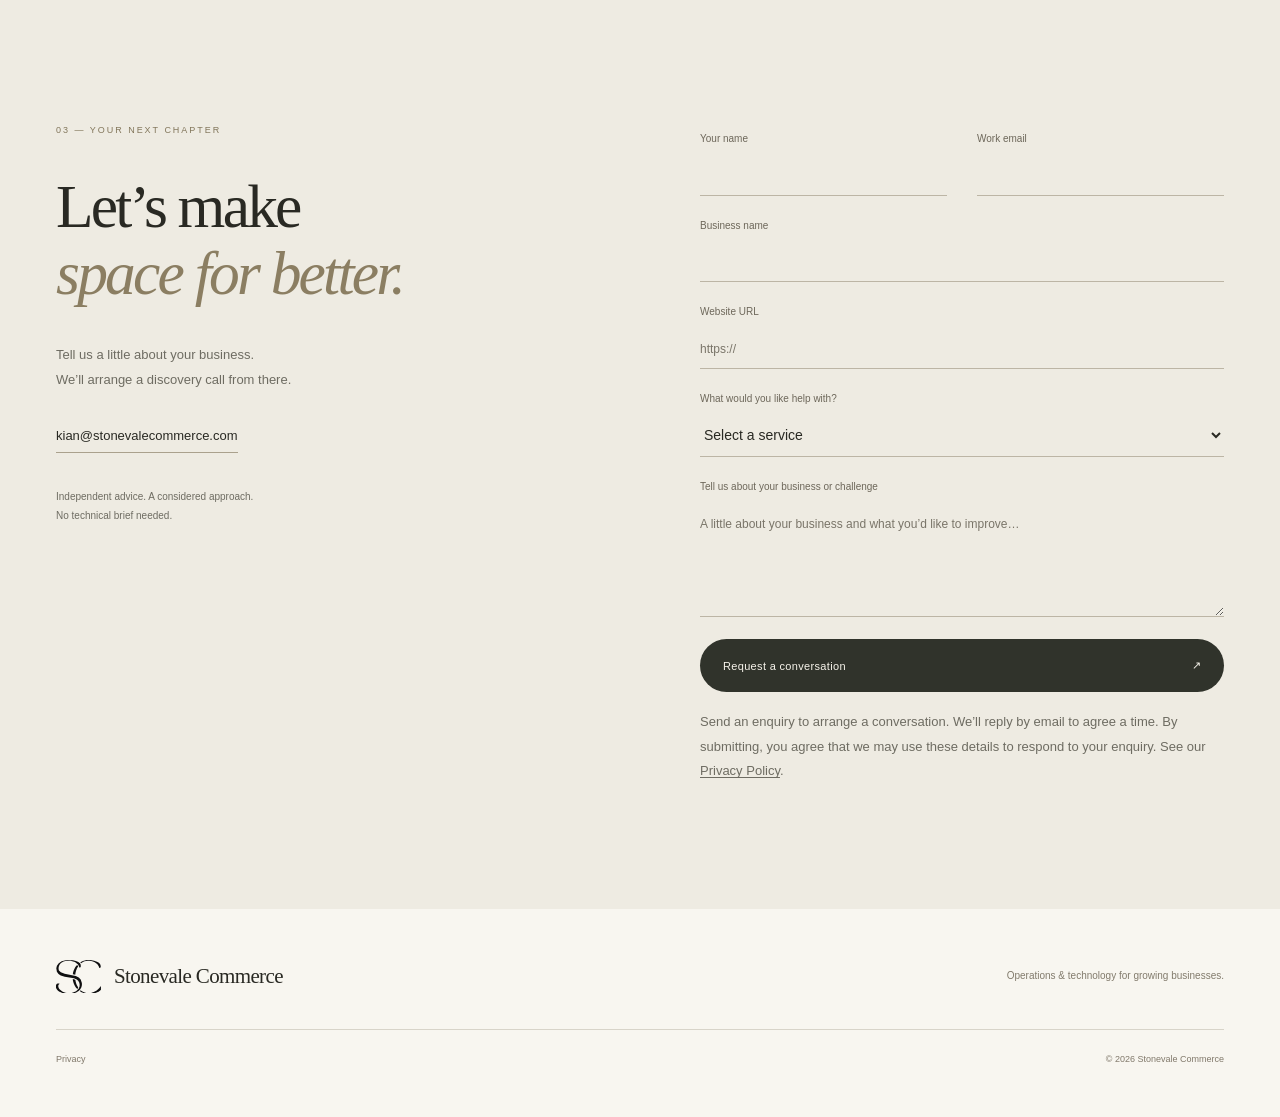
==== commit b9bded62: "Give Stonevale a restrained luxury design with concise guided content" ====
--- a/index.html
+++ b/index.html
@@ -12,96 +12,45 @@
   <meta property="og:description" content="Clearer operations. Connected systems. Software that fits. Advisory, automation and custom software for growing businesses." />
   <meta property="og:type" content="website" />
   <meta property="og:url" content="https://stonevalecommerce.com/" />
-  <link rel="stylesheet" href="styles.css?v=20261102" />
+  <link rel="stylesheet" href="styles.css?v=20261103" />
+<link rel="stylesheet" href="luxury.css?v=20261103" />
 </head>
-<body class="home">
-  <a class="skip-link" href="#main">Skip to content</a>
-  <header class="site-header" id="top">
-    <div class="container nav-wrap">
-      <a class="brand header-brand" href="#top" aria-label="Stonevale Commerce home"><img class="header-mark" src="assets/stonevale-mark.svg" alt="" aria-hidden="true" /><span>Stonevale Commerce</span></a>
-      <nav class="desktop-nav" aria-label="Primary navigation"><a href="#audit">Services</a><a href="#examples">What we can build</a><a href="#process">Our approach</a><a href="#contact" class="nav-cta">Let’s talk <span aria-hidden="true">↗</span></a></nav>
-      <button class="menu-toggle" aria-expanded="false" aria-controls="mobile-nav" aria-label="Open menu"><span></span><span></span></button>
-    </div>
-    <nav id="mobile-nav" class="mobile-nav" aria-label="Mobile navigation"><a href="#audit">Services</a><a href="#examples">What we can build</a><a href="#process">Our approach</a><a href="#contact">Arrange a discovery call</a></nav>
-  </header>
-  <main id="main">
-    <section class="home-hero">
-      <div class="container hero-grid">
-        <div class="hero-copy">
-          <p class="eyebrow"><span class="status-dot" aria-hidden="true"></span> Operations &amp; technology consultancy</p>
-          <h1>Better ways<br />to work.<br /><em>Built around you.</em></h1>
-          <p class="hero-lede">We help growing businesses understand their operations, connect their systems and build the software they need to move forward.</p>
-          <div class="hero-actions"><a class="button button-dark" href="#contact">Arrange a discovery call <span aria-hidden="true">↗</span></a><a class="hero-secondary" href="#audit">Explore our services <span aria-hidden="true">↓</span></a></div>
-          <p class="microcopy">Focused on ecommerce, wholesale and product businesses.<br />Open to the right operational challenges in other sectors.</p>
-        </div>
-        <aside class="operating-model" aria-label="Three ways to improve your operations">
-          <div class="model-caption"><span>THE STONEVALE APPROACH</span><span aria-hidden="true">↗</span></div>
-          <div class="model-node"><span class="node-number">01</span><div><span class="node-label">Understand</span><h2>Find the right<br />starting point.</h2><p>Operations Advisory</p></div><span class="node-icon" aria-hidden="true">◎</span></div>
-          <div class="model-connector" aria-hidden="true"><span>↓</span></div>
-          <div class="model-node node-connect"><span class="node-number">02</span><div><span class="node-label">Connect</span><h2>Make your tools<br />work together.</h2><p>Systems &amp; Automation</p></div><span class="node-icon" aria-hidden="true">⇄</span></div>
-          <div class="model-connector" aria-hidden="true"><span>↓</span></div>
-          <div class="model-node"><span class="node-number">03</span><div><span class="node-label">Build</span><h2>Create what<br />your business needs.</h2><p>Custom Software Development</p></div><span class="node-icon" aria-hidden="true">⌘</span></div>
-          <p class="model-note">Three capabilities. One practical focus.<br />Start with the service you need.</p>
-        </aside>
-      </div>
-    </section>
-    <div class="focus-band"><div class="container"><span>OUR OPERATIONAL FOCUS</span><p>Orders <b aria-hidden="true">/</b> Stock <b aria-hidden="true">/</b> Workflows <b aria-hidden="true">/</b> Internal systems</p></div></div>
-    <section class="section-pad" id="audit">
-      <div class="container">
-        <div class="section-intro"><p class="eyebrow">01 / Our services</p><div><h2>Clarity first.<br />Practical progress next.</h2><p>Advice, implementation and development, with a clear purpose for each. Work with us on one area or bring them together around a wider operational challenge.</p></div></div>
-        <div class="division-grid">
-          <article class="division"><span class="division-number">01 / UNDERSTAND</span><h3>Operations<br />Advisory</h3><p>Understand how your business works today and where to improve first.</p><ul><li>Operational audits and workflow reviews</li><li>Order, inventory and fulfilment analysis</li><li>Returns, reporting and efficiency reviews</li></ul><div class="division-delivery"><span>WHAT YOU RECEIVE</span><p>Evidence-led findings and a prioritised improvement plan.</p></div><a href="#contact" class="text-link">Discuss an operational review <span aria-hidden="true">↗</span></a></article>
-          <article class="division featured"><span class="division-number">02 / CONNECT</span><h3>Systems &amp;<br />Automation</h3><p>Improve and connect the tools you already use, reducing repetitive work.</p><ul><li>Workflow automation and integrations</li><li>Order intake, alerts and team handovers</li><li>Connected reporting and data flows</li></ul><div class="division-delivery"><span>WHAT YOU RECEIVE</span><p>Working workflows and integrations, tested against the agreed process.</p></div><a href="#contact" class="text-link">Discuss a systems project <span aria-hidden="true">↗</span></a></article>
-          <article class="division"><span class="division-number">03 / BUILD</span><h3>Custom Software<br />Development</h3><p>Build a tailored application when existing tools don’t fit the way you operate.</p><ul><li>Operational dashboards and internal tools</li><li>Wholesale order management</li><li>Stock tracking and production planning</li></ul><div class="division-delivery"><span>WHAT YOU RECEIVE</span><p>Purpose-built software, with scope, handover and maintenance agreed upfront.</p></div><a href="#contact" class="text-link">Discuss a software project <span aria-hidden="true">↗</span></a></article>
-        </div>
-        <div class="support-note"><span class="support-symbol" aria-hidden="true">+</span><div><h3>Ongoing support, when you need it.</h3><p>Optional maintenance, monitoring, reporting and improvements across all three divisions. Agreed separately around your needs.</p></div><a href="#contact">Talk about support <span aria-hidden="true">↗</span></a></div>
-      </div>
-    </section>
-    <section class="section-pad examples-section" id="examples">
-      <div class="container">
-        <div class="section-intro"><p class="eyebrow">02 / The possibilities</p><div><h2>Start with the work<br />you want to improve.</h2><p>These are examples of potential solutions we can scope with you, rather than client case studies or off-the-shelf Stonevale products.</p></div></div>
-        <div class="outcome-grid">
-          <article class="outcome"><span>01 / ORDERS</span><h3>Bring wholesale orders<br />into one clear view.</h3><p>A tailored order management tool could bring together customer details, order intake and fulfilment status, so your team can see what needs attention.</p><p class="solution-type">Custom Software · Systems &amp; Automation</p></article>
-          <article class="outcome"><span>02 / VISIBILITY</span><h3>See the operation.<br />Know what needs action.</h3><p>An operational dashboard could consolidate agreed data sources and highlight outstanding orders, exceptions and the measures that matter to your team.</p><p class="solution-type">Custom Software Development</p></article>
-          <article class="outcome"><span>03 / STOCK</span><h3>Keep stock information<br />closer to the work.</h3><p>Stock and inventory tracking tools could help teams record movements, review availability and flag replenishment needs across agreed locations or channels.</p><p class="solution-type">Custom Software · Systems &amp; Automation</p></article>
-          <article class="outcome"><span>04 / PRODUCTION</span><h3>Connect incoming demand<br />to production planning.</h3><p>A planning tool could organise orders, customer specifications, production stages and handovers, giving teams a shared view of what comes next.</p><p class="solution-type">Custom Software Development</p></article>
-          <article class="outcome"><span>05 / WORKFLOWS</span><h3>Spend less of the day<br />moving information.</h3><p>Automations could connect order records, spreadsheets and notifications, with checks and exception handling built around your existing process.</p><p class="solution-type">Systems &amp; Automation</p></article>
-          <article class="outcome"><span>06 / PRIORITIES</span><h3>Understand the bottleneck<br />before choosing a tool.</h3><p>An operational review can map the workflow, examine the available evidence and identify which changes are worth investigating first.</p><p class="solution-type">Operations Advisory</p></article>
-        </div>
-        <p class="scope-note">Every solution starts with your requirements. Integrations, feasibility, data access, security and ongoing responsibilities are assessed before delivery is agreed.</p>
-      </div>
-    </section>
-    <section class="section-pad approach-section" id="process">
-      <div class="container">
-        <div class="section-intro"><p class="eyebrow">03 / How we work</p><div><h2>The right solution.<br /><em>Not more complexity.</em></h2><p>Sometimes the answer is a better process. Sometimes it’s connecting existing tools. Custom software is an option when there’s a clear reason to build.</p></div></div>
-        <div class="process-track">
-          <article class="process-step"><span>01</span><h3>Discover</h3><p>Talk through your business, current systems and the work you want to improve.</p></article>
-          <article class="process-step"><span>02</span><h3>Define</h3><p>Agree the priorities, deliverables and proposal, including access, responsibilities and any ongoing costs.</p></article>
-          <article class="process-step"><span>03</span><h3>Deliver</h3><p>Review, configure or build to the agreed scope, with testing, feedback and a practical handover.</p></article>
-          <article class="process-step"><span>04</span><h3>Support</h3><p>Choose ongoing maintenance and improvements if useful, with the arrangement agreed separately.</p></article>
-        </div>
-        <p class="entry-note">You can start with any division. An audit is not a prerequisite for automation or software development.</p>
-      </div>
-    </section>
-    <section class="section-pad fit-section" id="who-we-help">
-      <div class="container fit-grid"><div><p class="eyebrow">04 / About Stonevale</p><h2>Built around<br />the business behind<br /><em>the product.</em></h2></div><div class="about-copy"><p class="large-copy">Stonevale Commerce is an independent operations and technology consultancy for growing businesses.</p><p>Our primary focus is ecommerce, wholesale and product brands: businesses balancing orders, stock, production and fulfilment as they grow.</p><p>We also consider projects in other sectors where the challenge fits our work in operational processes, connected systems and bespoke internal tools.</p><a class="text-link" href="#contact">Tell us what you’re working on <span aria-hidden="true">↗</span></a></div></div>
-    </section>
-    <section class="sample section-pad soft-section" id="sample"><div class="container">
-      <div class="section-intro"><p class="eyebrow">Explore our approach</p><div><h2>A closer look at advisory.</h2><p>These demonstration reports use fictional businesses and data to show how an audit can be structured. They are not client results and represent the advisory division only.</p></div></div>
-      <div class="sample-audits-grid">
-        <article class="sample-audit-card"><span class="sample-audit-number">FICTIONAL DEMONSTRATION / ECOMMERCE</span><h3>Ecommerce Operations Audit</h3><p>A cross-platform example covering order handling, fulfilment, stock visibility, reporting and priorities for improvement.</p><a class="text-link" href="sample-ecommerce-audit.html" target="_blank" rel="noopener">View demonstration report <span aria-hidden="true">↗</span></a></article>
-        <article class="sample-audit-card"><span class="sample-audit-number">FICTIONAL DEMONSTRATION / TIKTOK SHOP</span><h3>TikTok Shop Profit Leak Audit</h3><p>A specialist advisory example examining returns, refund patterns, product-level issues and fulfilment signals.</p><a class="text-link" href="sample-audit.html" target="_blank" rel="noopener">View demonstration report <span aria-hidden="true">↗</span></a></article>
-      </div>
-    </div></section>
-    <section class="faq section-pad"><div class="container faq-grid"><div><p class="eyebrow">A few useful answers</p><h2>Before we talk.</h2></div><div class="faq-list">
-      <details><summary>Do you only work with ecommerce businesses?</summary><p>No. Ecommerce, wholesale and product businesses are our primary focus. We also consider other sectors where the operational challenge fits our expertise and we can agree a realistic scope.</p></details>
-      <details><summary>How are automation and custom software different?</summary><p>Systems &amp; Automation improves how existing tools work together. Custom Software Development creates a tailored application where those tools don’t adequately meet your needs. A project can involve both.</p></details>
-      <details><summary>Do we need an audit before a build?</summary><p>No. You can approach us for any of the three divisions. We’ll still discuss the requirements and technical feasibility before agreeing a project.</p></details>
-      <details><summary>How are projects scoped?</summary><p>We begin with a discovery conversation, then agree the work and a tailored proposal. Software scope includes the intended users, integrations, testing, ownership, hosting and maintenance responsibilities. Ongoing support is optional.</p></details>
-      <details><summary>Will you need our account passwords?</summary><p>We start with the minimum information needed, such as exports, screenshots or workflow discussions. Any system access should be permissioned and proportionate. We never ask for your owner password.</p></details>
-    </div></div></section>
-    <section class="contact section-pad dark-section" id="contact"><div class="container contact-grid"><div class="contact-copy"><p class="eyebrow">Let’s find your next step</p><h2>What could<br />work better<br /><em>in your business?</em></h2><p>Tell us what you do and where things feel harder than they should. We’ll arrange a discovery call to understand the challenge and discuss whether Stonevale is the right fit.</p><p class="contact-expectation">You don’t need a technical brief or a chosen service to start the conversation.</p><a class="direct-email" href="mailto:kian@stonevalecommerce.com">kian@stonevalecommerce.com</a></div>
-        <form data-form-provider="formspree" id="audit-form" class="audit-form" action="https://formspree.io/f/xkjooryr" method="POST">
+<body class="luxury">
+<a class="skip-link" href="#main">Skip to content</a>
+<header class="site-header" id="top"><div class="lux-wrap nav-wrap">
+<a class="brand header-brand" href="#top" aria-label="Stonevale Commerce home"><img class="header-mark" src="assets/stonevale-mark.svg" alt="" /><span>Stonevale Commerce</span></a>
+<nav class="desktop-nav" aria-label="Primary navigation"><a href="#audit">Expertise</a><a href="#process">Approach</a><a href="#contact" class="lux-nav-contact">Let’s talk <span aria-hidden="true">↗</span></a></nav>
+<button class="menu-toggle" aria-expanded="false" aria-controls="mobile-nav" aria-label="Open menu"><span></span><span></span></button>
+</div><nav id="mobile-nav" class="mobile-nav" aria-label="Mobile navigation"><a href="#audit">Expertise</a><a href="#process">Approach</a><a href="#contact">Let’s talk</a></nav></header>
+<main id="main">
+<section class="lux-hero"><div class="lux-wrap">
+<p class="lux-kicker">Operations &amp; technology consultancy</p>
+<h1>Room to grow.<br /><em>Better ways to work.</em></h1>
+<p class="lux-intro">Thoughtful advice, connected systems and bespoke software.<br class="desktop-break" /> Built around the way your business works.</p>
+<a class="lux-link" href="#contact">Begin a conversation <span aria-hidden="true">↗</span></a>
+<div class="hero-foot"><p>For growing ecommerce, wholesale<br />and product businesses. And beyond.</p><a href="#audit" aria-label="Explore our expertise">Explore <span aria-hidden="true">↓</span></a></div>
+</div></section>
+<section class="lux-expertise lux-section" id="audit"><div class="lux-wrap">
+<div class="lux-section-head"><p class="lux-kicker">01 — Expertise</p><h2>A clearer path<br /><em>forward.</em></h2><p>Three ways to help your business work better.<br />Start wherever you need us.</p></div>
+<div class="expertise-list">
+<details class="expertise"><summary><span class="expertise-no">01</span><h3>Operations Advisory</h3><span class="expertise-hint">Find clarity</span><span class="expand" aria-hidden="true">+</span></summary><div class="expertise-body"><p>A considered look at your workflows, orders, stock and fulfilment. Clear findings. Practical priorities.</p><p>Audits, operational analysis and a focused improvement plan.</p><a class="lux-link" href="#contact">Discuss a review <span aria-hidden="true">↗</span></a></div></details>
+<details class="expertise"><summary><span class="expertise-no">02</span><h3>Systems &amp; Automation</h3><span class="expertise-hint">Create flow</span><span class="expand" aria-hidden="true">+</span></summary><div class="expertise-body"><p>Connect the tools you already use and make everyday work flow more naturally.</p><p>Workflow automation, integrations, order handovers and connected reporting.</p><a class="lux-link" href="#contact">Discuss your systems <span aria-hidden="true">↗</span></a></div></details>
+<details class="expertise"><summary><span class="expertise-no">03</span><h3>Custom Software Development</h3><span class="expertise-hint">Build what fits</span><span class="expand" aria-hidden="true">+</span></summary><div class="expertise-body"><p>Purpose-built software for the work that makes your business yours.</p><p>Operational dashboards, wholesale order management, stock tracking, production planning and bespoke internal tools.</p><a class="lux-link" href="#contact">Discuss an idea <span aria-hidden="true">↗</span></a></div></details>
+</div><p class="quiet-note">Optional ongoing support, across all three. An audit is never a prerequisite for a build.</p>
+</div></section>
+<section class="lux-possibilities" id="examples"><div class="lux-wrap">
+<p class="lux-kicker">The possibilities</p><h2>Less friction.<br /><em>More perspective.</em></h2>
+<div class="possibilities-copy"><p>Wholesale orders in one clear view.<br />Stock information where it’s needed.<br />Production plans that connect the dots.</p><p class="possibilities-note">Examples of what we could create together.<br />Each solution is scoped around your business.</p></div>
+<div class="possibilities-rule" aria-hidden="true"></div>
+<img class="watermark" src="assets/stonevale-mark.svg" alt="" aria-hidden="true" />
+</div></section>
+<section class="lux-section" id="process"><div class="lux-wrap">
+<div class="lux-section-head approach-heading"><p class="lux-kicker">02 — Our approach</p><h2>It starts with<br /><em>understanding.</em></h2><p>A conversation about your business.<br />A considered plan for what comes next.</p></div>
+<div class="lux-steps"><article><span>01 / Discover</span><h3>First, we listen.</h3><p>We explore how things work today and what you’d like to change.</p></article><article><span>02 / Shape</span><h3>Then, we find the fit.</h3><p>A better process, an existing tool or something bespoke. We agree the scope together.</p></article><article><span>03 / Deliver</span><h3>Built for everyday use.</h3><p>Careful delivery, testing and handover, with ongoing support if you need it.</p></article></div>
+<div class="further-reading" id="sample"><p>A closer look at our thinking.</p><details><summary>Explore our demonstration audits <span aria-hidden="true">+</span></summary><div><p>Fictional businesses and data, illustrating our advisory approach.</p><a href="sample-ecommerce-audit.html" target="_blank" rel="noopener">Ecommerce operations audit ↗</a><a href="sample-audit.html" target="_blank" rel="noopener">TikTok Shop audit ↗</a></div></details></div>
+</div></section>
+<section class="lux-contact lux-section" id="contact"><div class="lux-wrap contact-layout"><div><p class="lux-kicker">03 — Your next chapter</p><h2>Let’s make<br /><em>space for better.</em></h2><p>Tell us a little about your business.<br />We’ll arrange a discovery call from there.</p><a class="contact-email" href="mailto:kian@stonevalecommerce.com">kian@stonevalecommerce.com</a><p class="contact-small">Independent advice. A considered approach.<br />No technical brief needed.</p></div>
+        <form data-form-provider="formspree" id="audit-form" class="enquiry-form" action="https://formspree.io/f/xkjooryr" method="POST">
           <input type="hidden" name="_subject" value="New Stonevale Commerce enquiry" />
           <div class="form-row two">
             <label>Your name<input name="name" type="text" autocomplete="name" required /></label>
@@ -119,13 +68,10 @@
               <option>Not sure yet / general enquiry</option>
             </select>
           </label>
-          <label>Tell us about your business or challenge<textarea name="concern" rows="4" placeholder="Your platforms, fulfilment workflow, reporting or inventory challenges…"></textarea></label>
-          <button class="button button-light" type="submit">Request a discovery call <span aria-hidden="true">↗</span></button>
+          <label>Tell us about your business or challenge<textarea name="concern" rows="4" placeholder="A little about your business and what you’d like to improve…"></textarea></label>
+          <button class="button button-light" type="submit">Request a conversation <span aria-hidden="true">↗</span></button>
           <p id="form-status" class="form-note" role="status" aria-live="polite">Send an enquiry to arrange a conversation. We’ll reply by email to agree a time. By submitting, you agree that we may use these details to respond to your enquiry. See our <a href="/privacy.html">Privacy Policy</a>.</p>
-        </form>
-    </div></section>
-  </main>
-  <footer class="site-footer"><div class="container footer-grid"><a class="brand footer-brand" href="#top"><img src="assets/stonevale-logo.svg" alt="Stonevale Commerce" /></a><div class="footer-copy"><p>Operations &amp; technology for growing businesses.</p><p>Independent consultancy. Not affiliated with or endorsed by Shopify, TikTok or other software platforms. Trademarks belong to their respective owners.</p></div><div class="footer-right"><a href="mailto:kian@stonevalecommerce.com">kian@stonevalecommerce.com</a><a href="privacy.html">Privacy Policy</a><span>© <span id="year">2026</span> Stonevale Commerce</span></div></div></footer>
-  <script src="script.js?v=20261102"></script>
-</body>
-</html>
+        </form></div></section></main>
+<footer class="lux-footer"><div class="lux-wrap"><a class="header-brand" href="#top"><img class="header-mark" src="assets/stonevale-mark.svg" alt="" /><span>Stonevale Commerce</span></a><p>Operations &amp; technology for growing businesses.</p><div><a href="privacy.html">Privacy</a><span>© <span id="year">2026</span> Stonevale Commerce</span></div></div></footer>
+<script src="script.js?v=20261103"></script>
+</body></html>
--- a/luxury.css
+++ b/luxury.css
@@ -0,0 +1,94 @@
+/* A restrained editorial identity, with detail revealed on request. */
+.luxury{--ink:#292923;--muted:#6e6c62;--paper:#f8f6f0;--line:#d8d4c9;background:var(--paper);color:var(--ink);font-family:Arial,Helvetica,sans-serif;line-height:1.65}
+.lux-wrap{width:min(1240px,calc(100% - 112px));margin:0 auto}
+.luxury .site-header{background:rgba(248,246,240,.96);border:0;backdrop-filter:blur(15px)}
+.luxury .nav-wrap{height:104px}
+.luxury .header-brand{gap:13px}
+.luxury .header-brand span{font-size:22px;letter-spacing:-.03em}
+.luxury .header-mark{width:45px;height:35px;object-fit:contain}
+.luxury .desktop-nav{gap:44px;font-size:11px}
+.lux-nav-contact{border-bottom:1px solid #928a75;padding:8px 0}
+.lux-nav-contact span{margin-left:38px}
+.luxury h1,.luxury h2,.luxury h3{font-family:Georgia,'Times New Roman',serif;font-weight:400}
+.luxury h1{font-size:clamp(58px,7.6vw,112px);line-height:1.08;letter-spacing:-.055em;max-width:none;margin:39px 0 32px}
+.luxury em{font-weight:400;color:#8b7e62}
+.lux-kicker{font-size:9px;letter-spacing:.22em;text-transform:uppercase;color:#82765b;margin:0}
+.lux-hero{text-align:center;min-height:calc(100svh - 104px);padding:76px 0 25px;display:flex;align-items:center}
+.lux-hero>.lux-wrap{width:min(1360px,calc(100% - 112px))}
+.lux-intro{font-size:15px;color:var(--muted);line-height:1.85;margin-bottom:30px}
+.lux-link{display:inline-flex;align-items:center;gap:48px;padding:9px 0;border-bottom:1px solid #9e937b;font-size:11px;color:var(--ink);transition:gap .25s ease}
+.lux-link:hover{gap:60px}
+.hero-foot{display:flex;align-items:flex-end;justify-content:space-between;text-align:left;margin-top:83px;padding-top:26px}
+.hero-foot p{font-size:10px;line-height:1.8;color:#807b70;margin:0}
+.hero-foot>a{font-size:9px;text-transform:uppercase;letter-spacing:.15em;color:#77705f;display:flex;gap:35px;align-items:center}
+.lux-section{padding:125px 0}
+.lux-section-head{display:grid;grid-template-columns:1fr 1.5fr 1fr;gap:36px;align-items:start;margin-bottom:68px}
+.lux-section-head>.lux-kicker{padding-top:10px}
+.luxury h2{font-size:clamp(44px,4.8vw,68px);line-height:1.1;letter-spacing:-.045em;margin:0}
+.lux-section-head>p:last-child{font-size:12px;color:var(--muted);padding-top:12px;line-height:1.9}
+.expertise-list{border-top:1px solid var(--line)}
+.luxury .expertise{border-bottom:1px solid var(--line)}
+.luxury .expertise summary{display:grid;grid-template-columns:1fr 4fr 1.2fr 20px;gap:25px;align-items:center;padding:34px 0;font-weight:400}
+.luxury .expertise summary::after,.luxury .further-reading summary::after{display:none}
+.expertise-no{font-size:10px;color:#94866a}
+.luxury .expertise h3{font-size:clamp(24px,2.8vw,39px);line-height:1.2;letter-spacing:-.035em;margin:0}
+.expertise-hint{font-size:10px;color:#7c776c}
+.expand{font:22px Georgia,serif;color:#93856a;text-align:right}
+.expertise[open] .expand{font-size:0}.expertise[open] .expand::after{content:'−';font-size:22px}
+.expertise-body{margin-left:16%;max-width:620px;padding:0 20px 35px 0}
+.luxury .expertise-body p{padding:0;margin:0 0 12px;color:var(--muted);font-size:14px;line-height:1.85}
+.luxury .expertise-body p+p{font-size:12px;color:#827a69}
+.quiet-note{font-size:10px;color:#827a6c;margin:25px 0 0}
+.lux-possibilities{position:relative;overflow:hidden;background:#282c26;color:#efeee6;padding:100px 0 95px}
+.lux-possibilities>.lux-wrap{position:relative;z-index:0}
+.lux-possibilities .lux-kicker{color:#c0b394;margin-bottom:45px}
+.luxury .lux-possibilities h2{font-size:clamp(55px,7vw,94px);position:relative;z-index:2}
+.lux-possibilities em{color:#c0b394}
+.possibilities-copy{margin:48px 0 0 50%;position:relative;z-index:2}
+.possibilities-copy>p{font:24px/1.7 Georgia,serif;color:#e3e1d7}
+.possibilities-copy .possibilities-note{font:10px/1.9 Arial,sans-serif;color:#b6b8a9;margin:27px 0 0}
+.watermark{position:absolute;z-index:-1;left:-70px;bottom:-100px;width:520px;height:350px;opacity:.05;filter:invert(1);pointer-events:none}
+.possibilities-rule{position:absolute;top:70px;right:12%;height:75px;width:1px;background:#7b7f6f;transform:rotate(33deg)}
+.lux-steps{display:grid;grid-template-columns:repeat(3,1fr);gap:75px;margin-top:80px}
+.lux-steps article{border-top:1px solid var(--line);padding-top:24px}
+.lux-steps span{font-size:9px;letter-spacing:.1em;color:#8b7e62}
+.luxury .lux-steps h3{font-size:27px;margin:25px 0 16px;letter-spacing:-.03em}
+.lux-steps p{font-size:12px;color:var(--muted);max-width:280px}
+.further-reading{margin-top:80px;display:grid;grid-template-columns:1fr 2fr;gap:45px;font-size:11px;color:var(--muted);align-items:start}
+.further-reading>p{padding-top:17px}
+.further-reading details{border-top:1px solid var(--line)}
+.luxury .further-reading summary{padding:18px 0;font-size:11px;font-weight:400;display:flex;justify-content:space-between}
+.further-reading details>div{padding-bottom:20px}
+.luxury .further-reading details p{font-size:11px;padding:0 0 14px;color:var(--muted)}
+.further-reading a{display:block;margin:10px 0;text-decoration:underline;text-underline-offset:5px}
+.lux-contact{background:#eeebe2}
+.contact-layout{display:grid;grid-template-columns:1fr 1fr;gap:120px}
+.lux-contact .lux-kicker{margin-bottom:35px}
+.lux-contact h2{margin-bottom:35px}
+.lux-contact p:not(.lux-kicker){font-size:13px;color:var(--muted);line-height:1.9}
+.contact-email{font-size:13px;border-bottom:1px solid #aaa18d;display:inline-block;padding-bottom:5px;margin-top:20px;overflow-wrap:anywhere}
+.lux-contact .contact-small{font-size:10px!important;margin-top:34px}
+.enquiry-form{padding-top:8px}
+.enquiry-form label{display:grid;gap:7px;font-size:10px;color:#6d675a;margin-bottom:22px}
+.enquiry-form .form-row.two{gap:30px}
+.enquiry-form input,.enquiry-form textarea,.enquiry-form select{font:14px Arial,sans-serif;width:100%;min-width:0;background:transparent;border:0;border-bottom:1px solid #bcb5a5;border-radius:0;padding:12px 0;color:var(--ink);outline-offset:5px}
+.enquiry-form textarea{resize:vertical;line-height:1.6}
+.enquiry-form :is(input,textarea)::placeholder{color:#7a7569;font-size:12px}
+.enquiry-form button{border:0;background:#30332b;color:#f7f4eb;width:100%;font:11px Arial,sans-serif;letter-spacing:.03em;padding:20px 23px;display:flex;justify-content:space-between;cursor:pointer;margin-top:12px}
+.enquiry-form button:hover{background:#4a4a3e}
+.enquiry-form button:disabled{opacity:.6;cursor:wait}
+.luxury .form-note{color:#777062;font-size:9px;line-height:1.8;margin:18px 0 0}
+.luxury .form-note a{color:inherit}
+.lux-footer{padding:50px 0;background:#f8f6f0}
+.lux-footer>.lux-wrap{display:grid;grid-template-columns:1fr 1fr;gap:20px;align-items:center}
+.lux-footer .header-brand span{font-size:21px;font-family:Georgia,serif;white-space:normal}
+.lux-footer>div>p{font-size:10px;color:#827b6c;text-align:right;margin:0}
+.lux-footer>div>div{grid-column:1/-1;border-top:1px solid var(--line);padding-top:22px;margin-top:15px;display:flex;justify-content:space-between;font-size:9px;color:#81796b}
+.luxury :is(a,button,summary):focus-visible{outline:2px solid #8b7e62;outline-offset:6px}
+.luxury section[id]{scroll-margin-top:104px}
+.luxury .skip-link{position:fixed;top:10px;left:10px;z-index:100;transform:translateY(-180%);background:#fff;padding:10px}
+.luxury .skip-link:focus{transform:none}
+@media(min-width:901px){.luxury .mobile-nav{display:none!important}}
+@media(max-width:1000px){.lux-wrap,.lux-hero>.lux-wrap{width:calc(100% - 64px)}.contact-layout{gap:60px}.lux-section-head{grid-template-columns:.8fr 1.5fr;gap:25px}.lux-section-head>p:last-child{grid-column:2;padding:0}.lux-steps{gap:35px}.luxury .expertise summary{grid-template-columns:35px 1fr 100px 20px;gap:20px}.expertise-body{margin-left:55px}.luxury .nav-wrap{height:85px}.lux-hero{min-height:calc(100svh - 85px);padding-top:60px}.hero-foot{margin-top:65px}}
+@media(max-width:620px){.lux-wrap,.lux-hero>.lux-wrap{width:calc(100% - 40px)}.luxury .nav-wrap{height:78px}.luxury .header-brand span{font-size:19px}.luxury .header-brand{gap:8px}.luxury .header-mark{width:35px;height:28px}.lux-hero{min-height:calc(100svh - 78px);padding:70px 0 28px}.luxury h1{font-size:clamp(41px,9.8vw,60px);letter-spacing:-.05em;margin:34px 0 25px}.lux-kicker{font-size:8px;letter-spacing:.15em}.lux-intro{font-size:13px;max-width:300px;margin:0 auto 25px}.desktop-break{display:none}.hero-foot{margin-top:78px;gap:20px}.hero-foot p{font-size:8px}.hero-foot>a{font-size:8px;gap:15px}.lux-section{padding:75px 0}.lux-section-head{grid-template-columns:1fr;gap:22px;margin-bottom:40px}.lux-section-head>p:last-child{grid-column:auto;font-size:12px}.luxury h2{font-size:44px}.luxury .expertise summary{grid-template-columns:22px 1fr 15px;gap:12px;padding:27px 0}.luxury .expertise h3{font-size:25px;max-width:270px}.expertise-hint{display:none}.expertise-no{font-size:9px}.expertise-body{margin-left:34px;padding-right:10px}.luxury .expertise-body p{font-size:13px}.quiet-note{font-size:10px;line-height:1.8;max-width:300px}.lux-possibilities{padding:75px 0}.lux-possibilities .lux-kicker{margin-bottom:32px}.luxury .lux-possibilities h2{font-size:53px}.possibilities-copy{margin:40px 0 0 15%}.possibilities-copy>p{font-size:19px}.possibilities-rule{right:10%;height:50px;top:50px}.watermark{width:300px;bottom:-80px;left:-40px}.lux-steps{grid-template-columns:1fr;gap:28px;margin-top:25px}.luxury .lux-steps h3{margin-top:18px}.lux-steps p{max-width:320px}.further-reading{grid-template-columns:1fr;gap:10px;margin-top:40px}.further-reading>p{margin-bottom:0}.contact-layout{grid-template-columns:1fr;gap:35px}.lux-contact .contact-small{display:none}.lux-contact .lux-kicker{margin-bottom:26px}.enquiry-form .form-row.two{grid-template-columns:1fr;gap:0}.enquiry-form input,.enquiry-form textarea,.enquiry-form select{font-size:16px}.lux-footer>.lux-wrap{grid-template-columns:1fr;gap:18px}.lux-footer>div>p{text-align:left;font-size:10px}.lux-footer>div>div{font-size:8px}.luxury section[id]{scroll-margin-top:78px}.luxury .mobile-nav{background:#f8f6f0;border-color:var(--line);padding:0 20px 15px}.luxury .mobile-nav a{font-size:13px;border-color:var(--line)}}
+@media(prefers-reduced-motion:reduce){.luxury *{scroll-behavior:auto!important;transition:none!important}}
